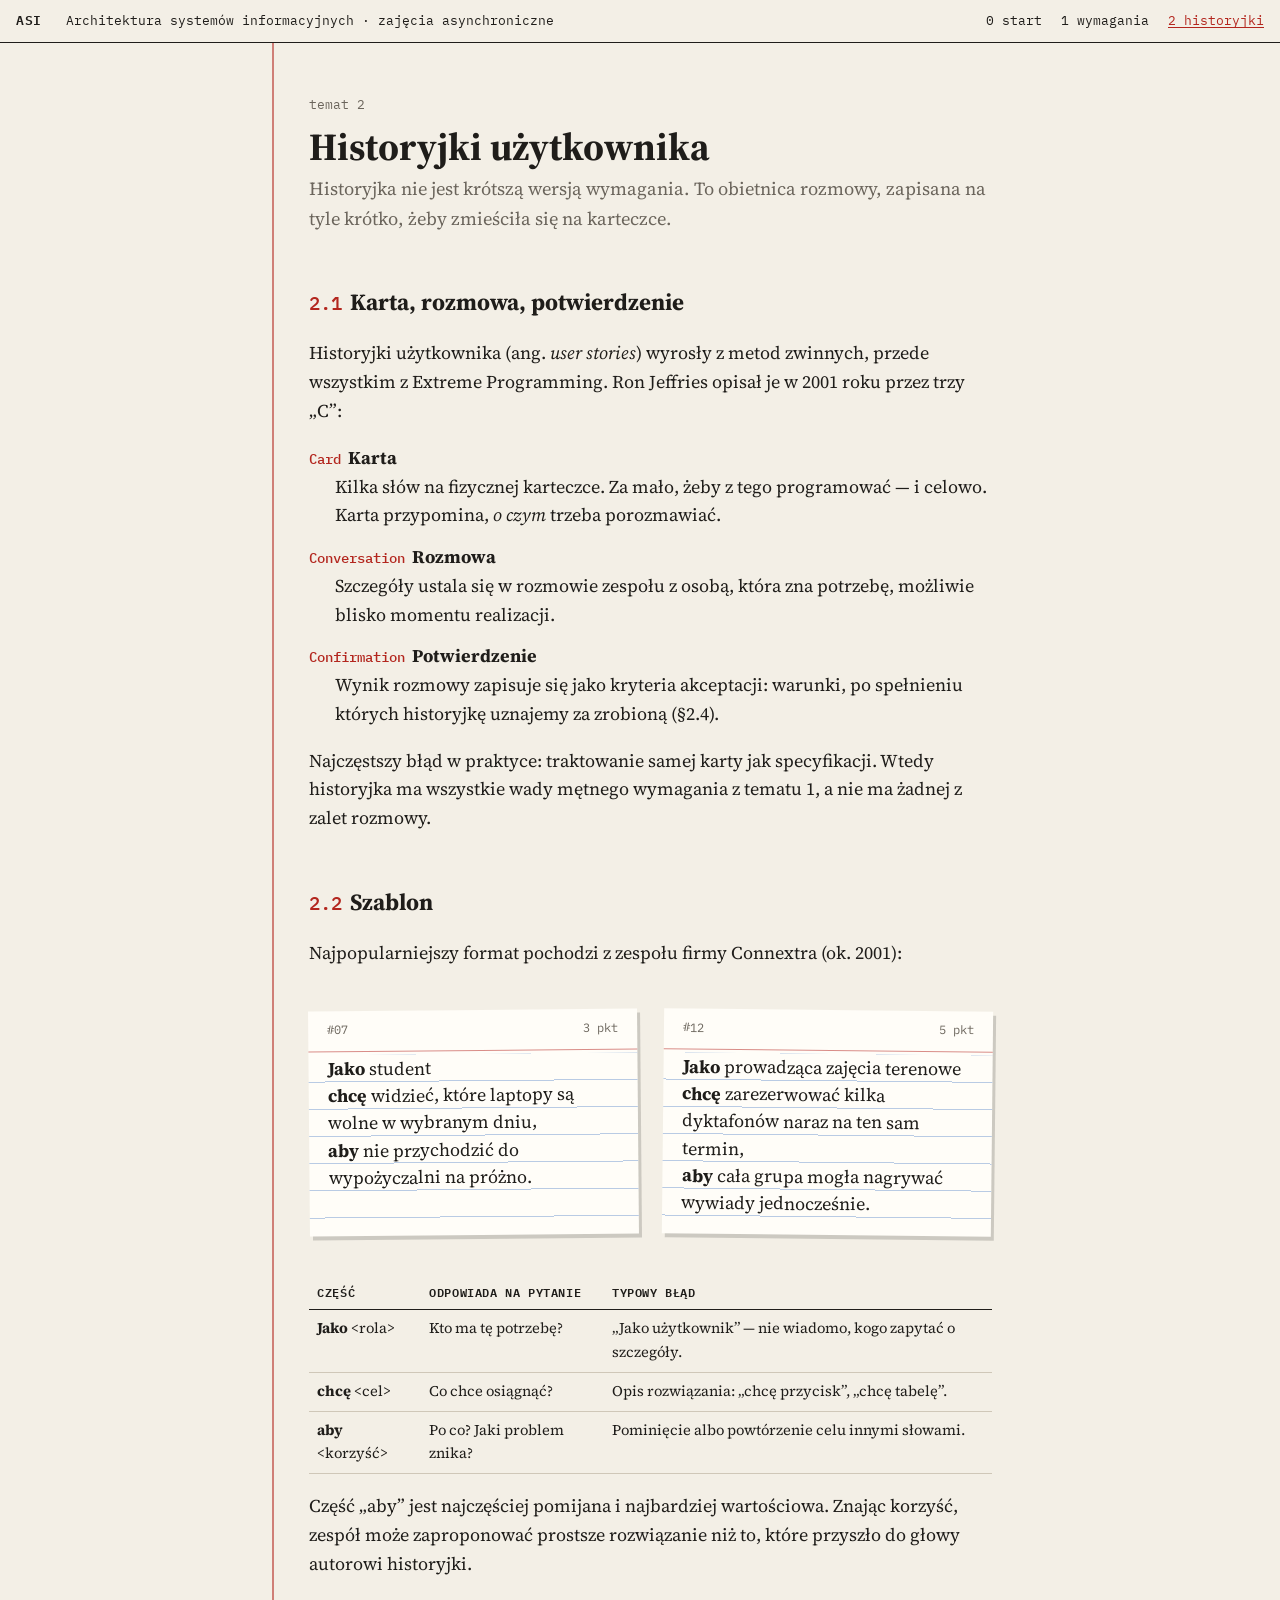
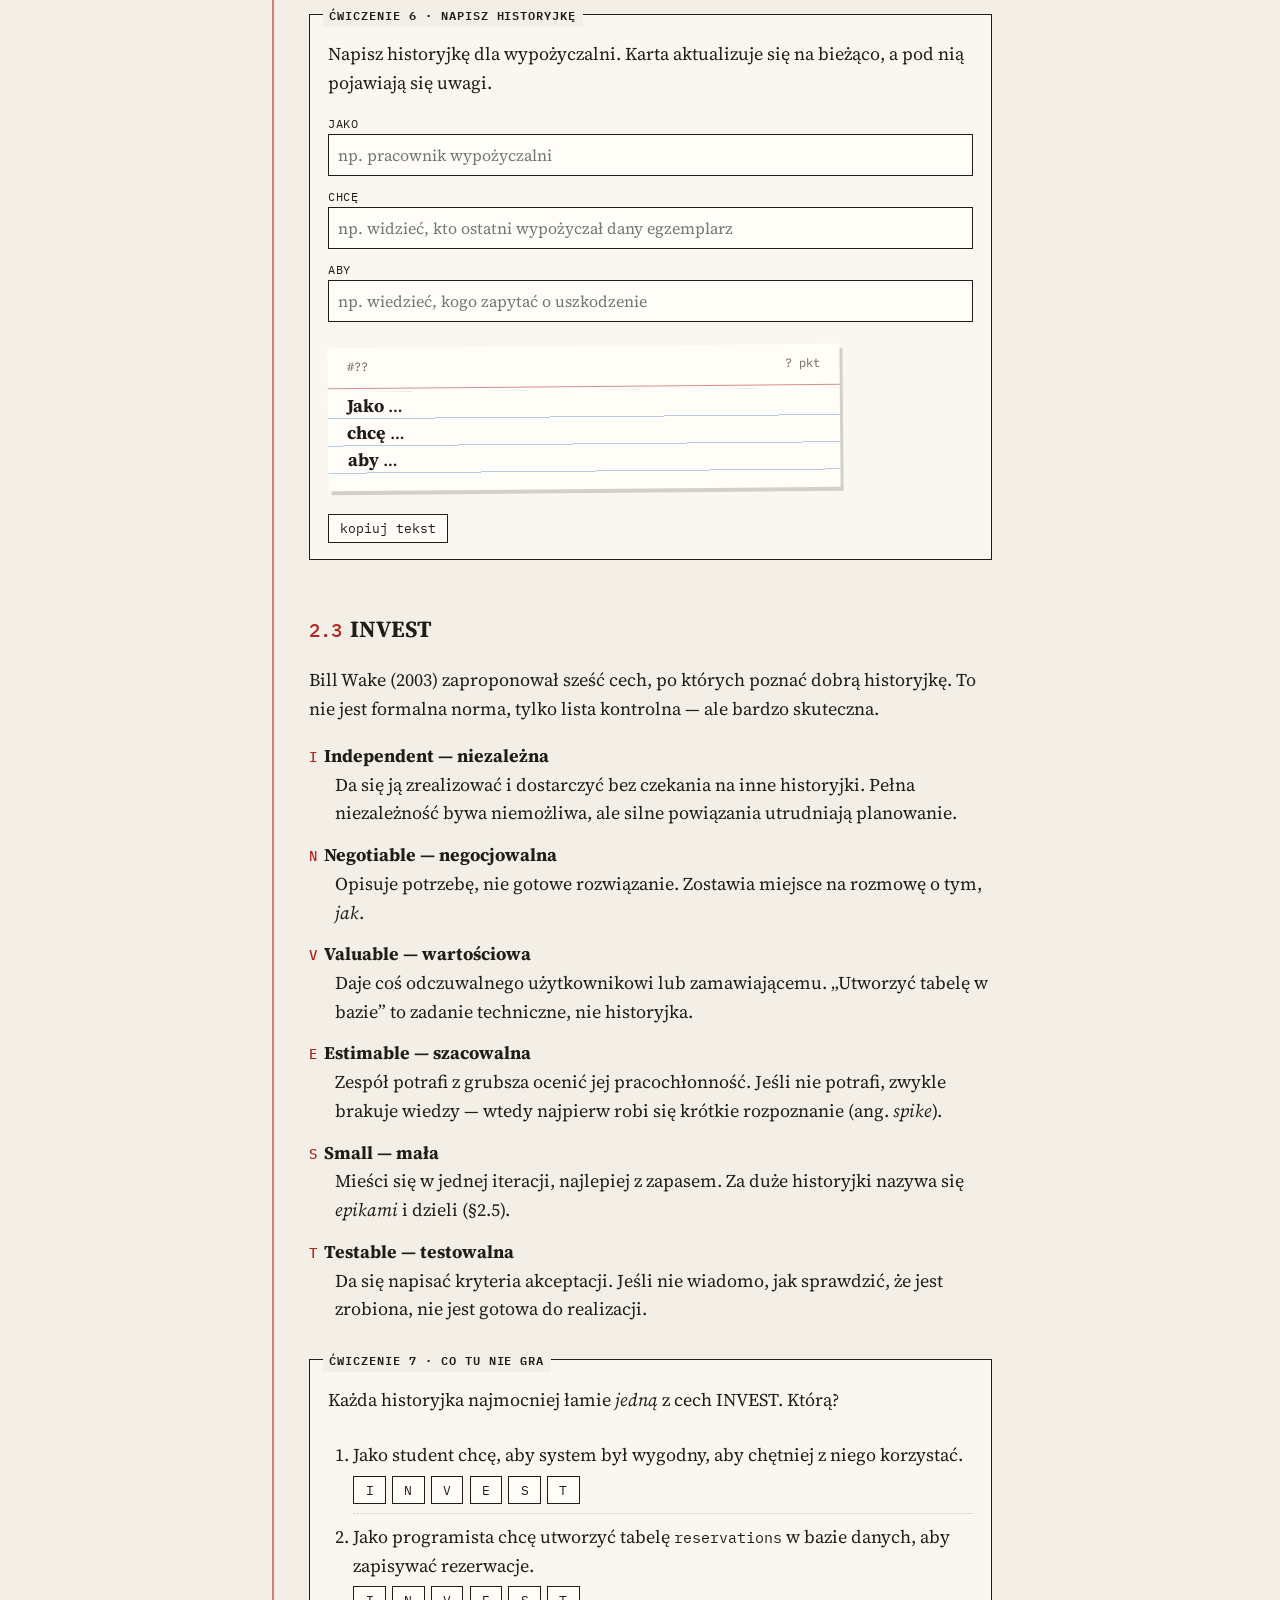
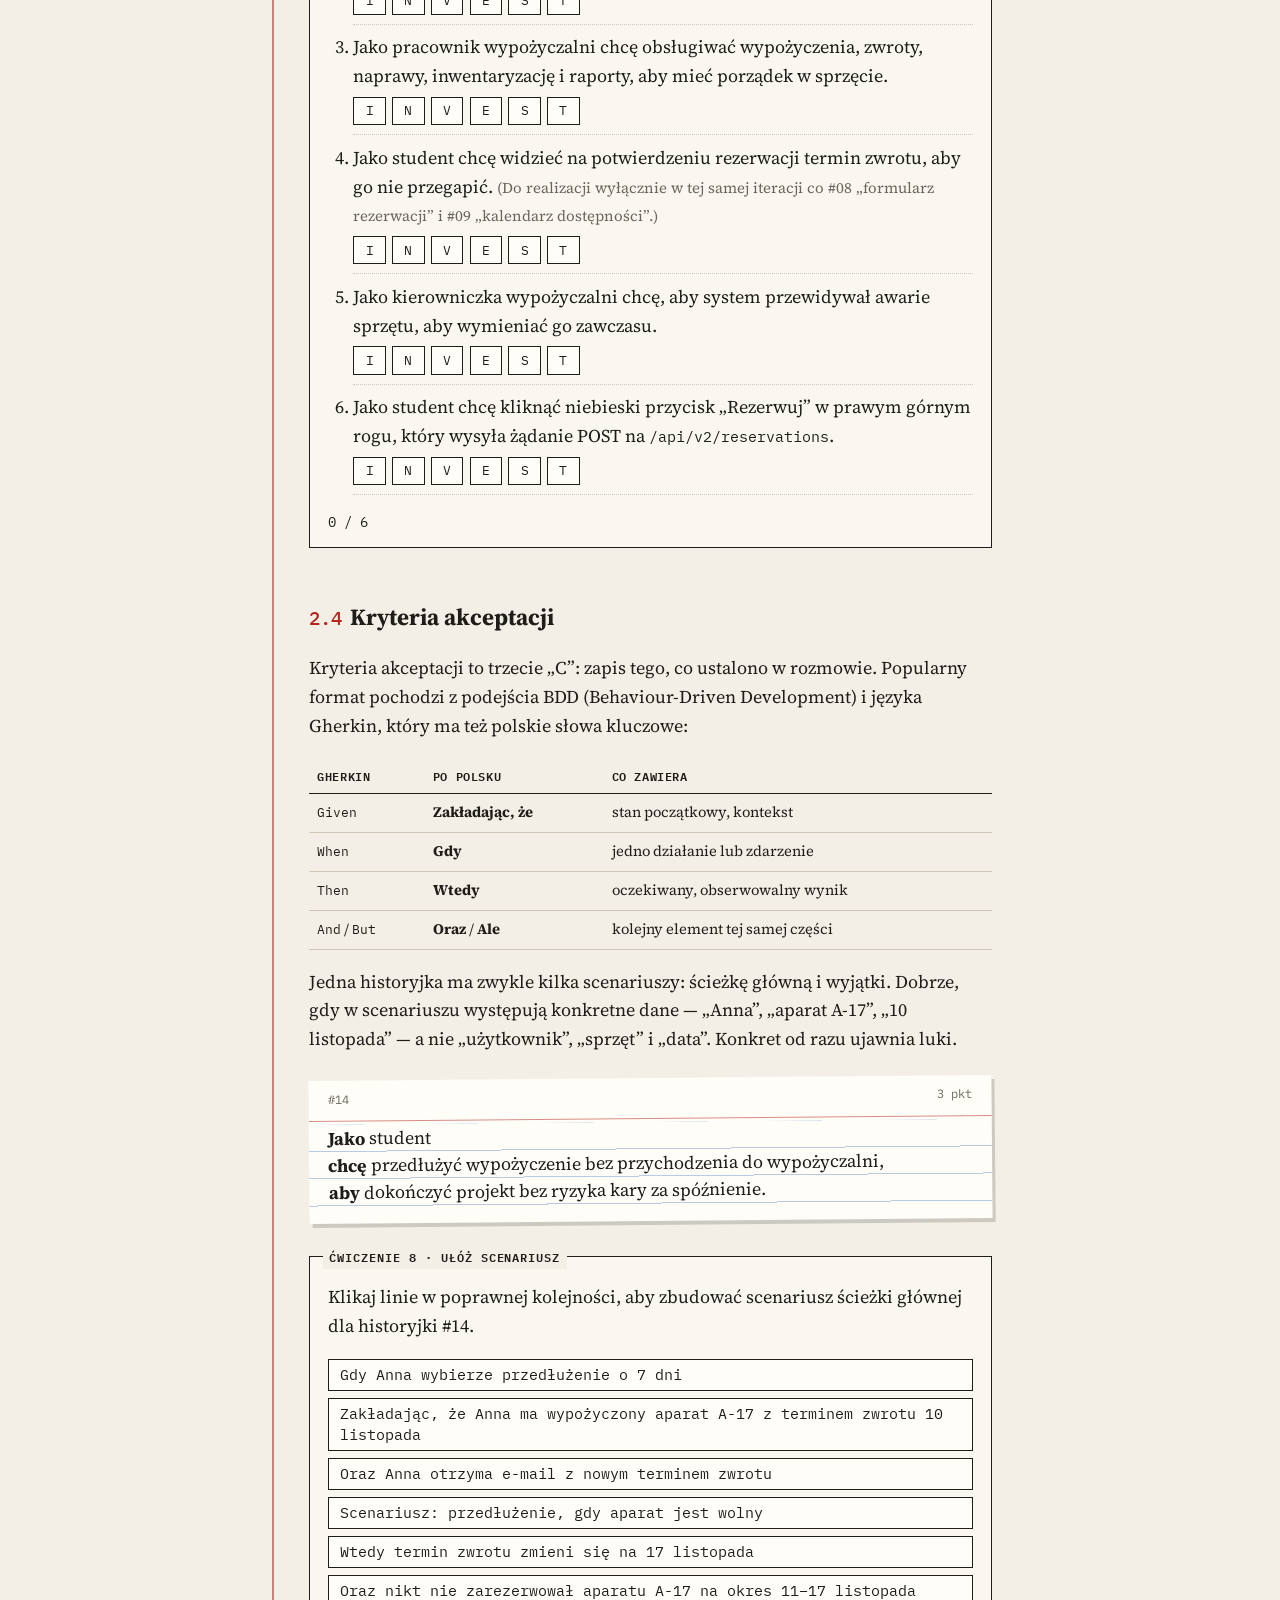
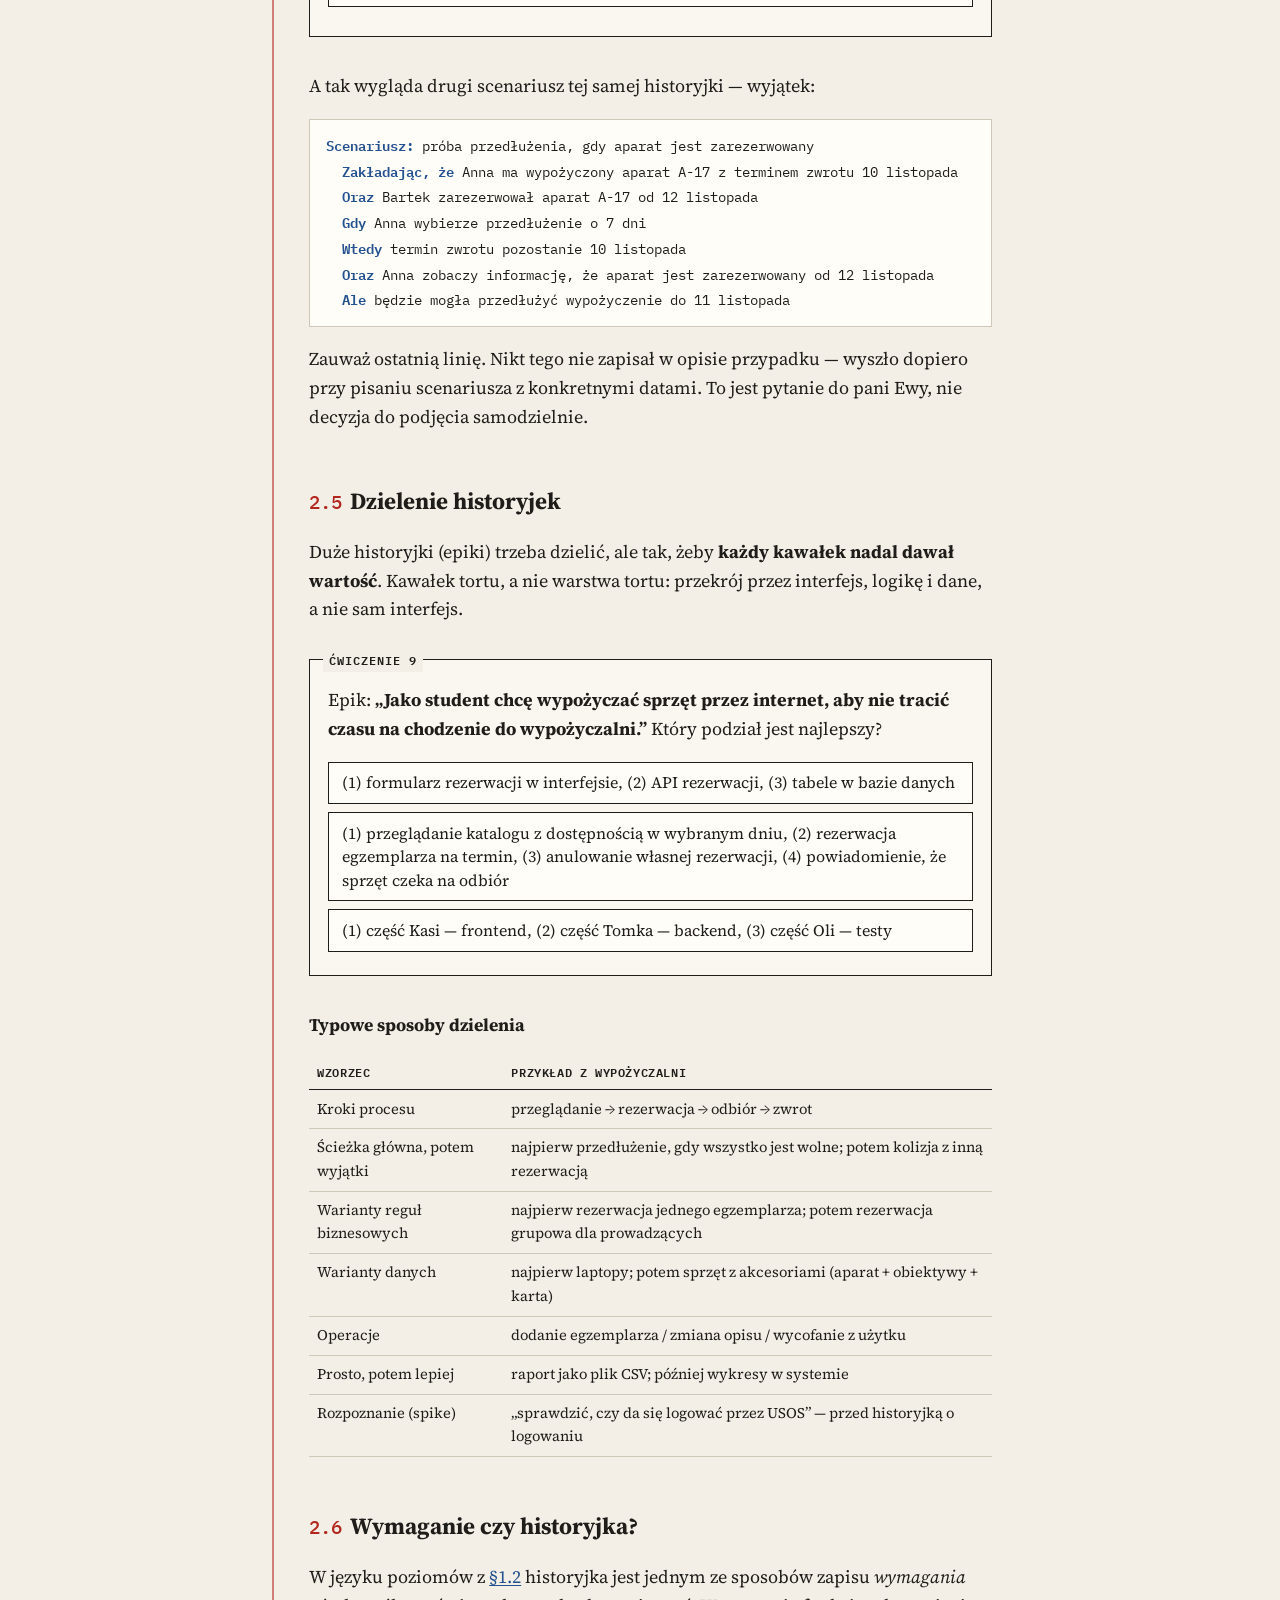
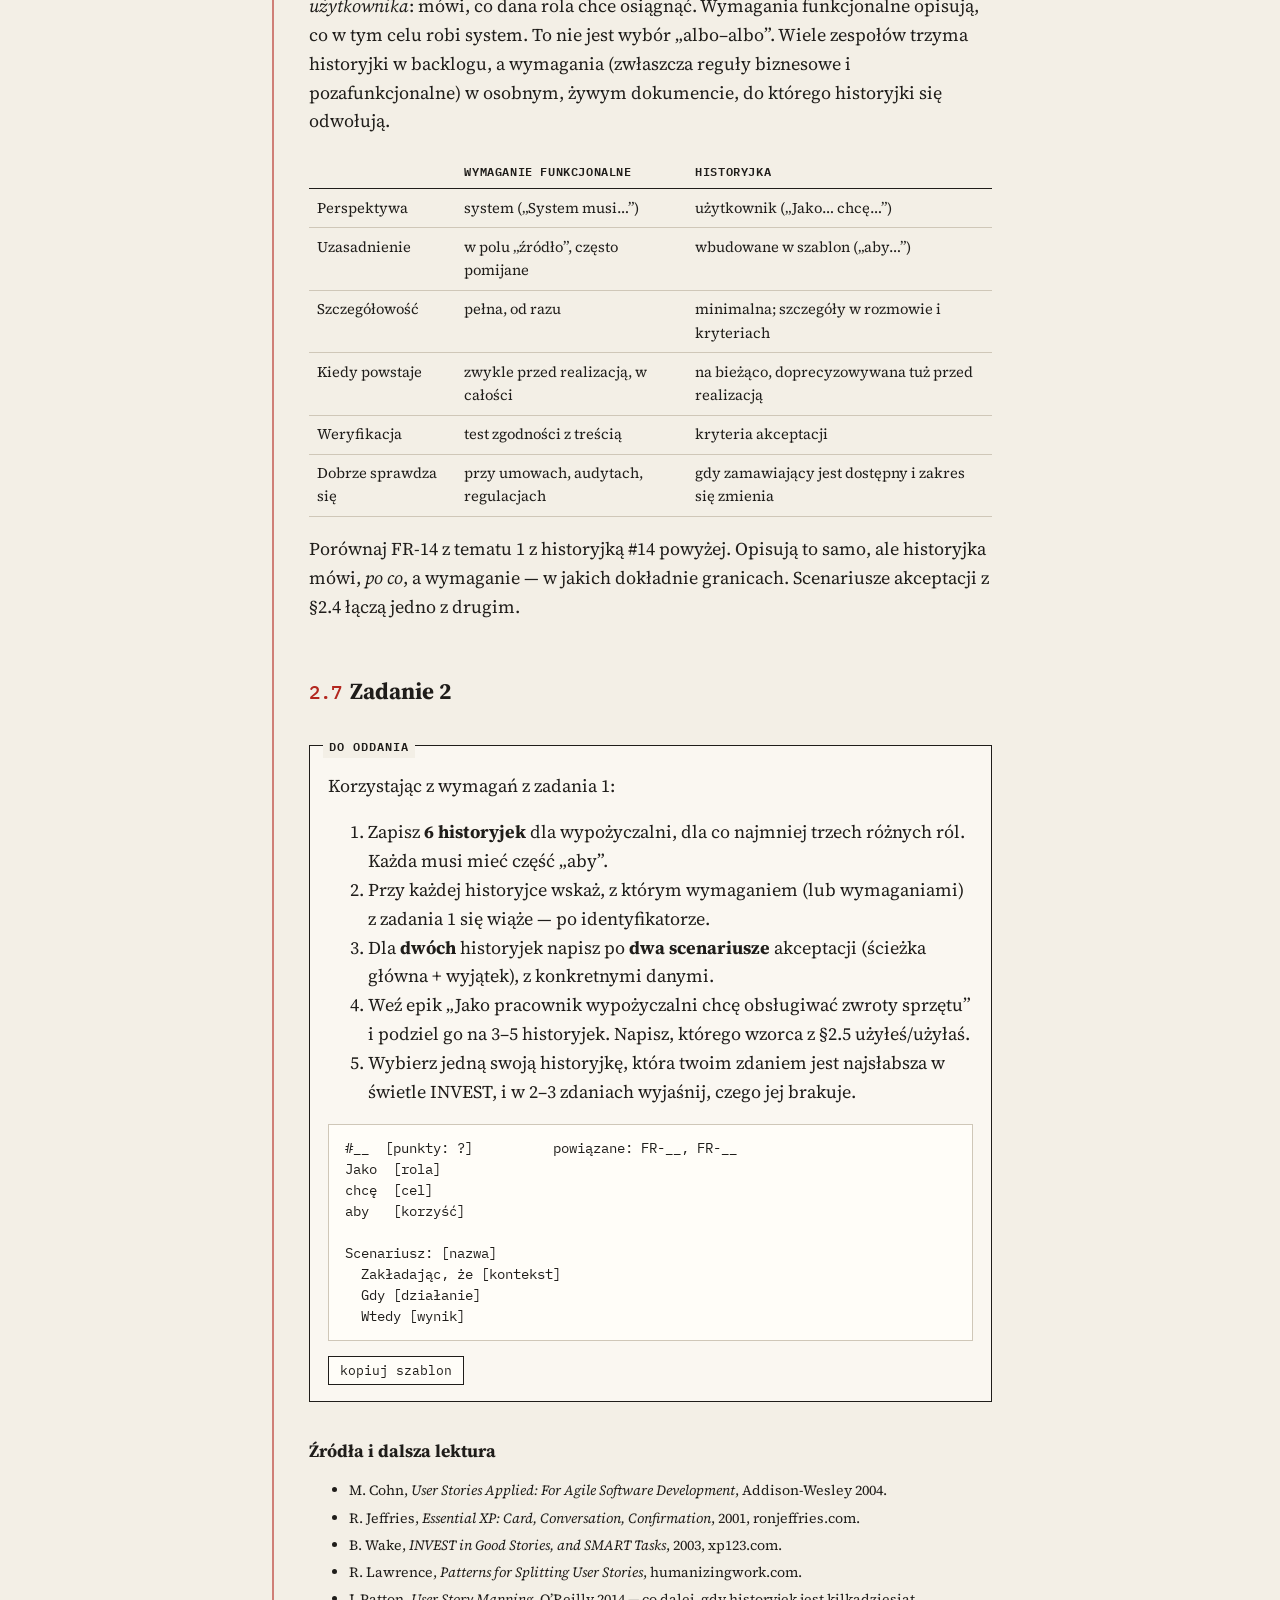
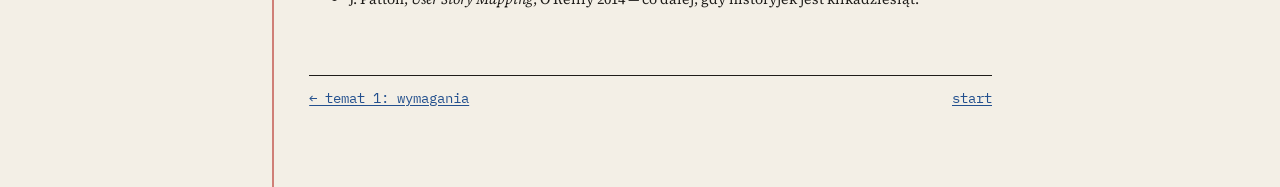
==== historyjki.html @ d8add314 "Materiały asynchroniczne: wymagania funkcjonalne i historyjki użytkownika Co-Authored-By: Claude Opu" ====
<!doctype html>
<html lang="pl">
<head>
<meta charset="utf-8">
<meta name="viewport" content="width=device-width, initial-scale=1">
<title>Historyjki użytkownika — ASI</title>
<link rel="preconnect" href="https://fonts.googleapis.com">
<link href="https://fonts.googleapis.com/css2?family=IBM+Plex+Mono:wght@400;500;600&family=Source+Serif+4:ital,opsz,wght@0,8..60,400;0,8..60,700;1,8..60,400&display=swap" rel="stylesheet">
<link rel="stylesheet" href="style.css">
</head>
<body>
<header class="top">
  <b>ASI</b><span>Architektura systemów informacyjnych · zajęcia asynchroniczne</span>
  <nav><a href="index.html">0 start</a><a href="wymagania.html">1 wymagania</a><a href="historyjki.html" aria-current="page">2 historyjki</a></nav>
</header>
<main>
  <p class="meta">temat 2</p>
  <h1>Historyjki użytkownika</h1>
  <p class="lead">Historyjka nie jest krótszą wersją wymagania. To obietnica rozmowy, zapisana na tyle krótko, żeby zmieściła się na karteczce.</p>

  <h2><span class="no">2.1</span>Karta, rozmowa, potwierdzenie</h2>
  <p>Historyjki użytkownika (ang. <i>user stories</i>) wyrosły z metod zwinnych, przede wszystkim z Extreme Programming. Ron Jeffries opisał je w 2001 roku przez trzy „C”:</p>
  <dl class="terms">
    <dt><span>Card</span>Karta</dt><dd>Kilka słów na fizycznej karteczce. Za mało, żeby z tego programować — i celowo. Karta przypomina, <i>o czym</i> trzeba porozmawiać.</dd>
    <dt><span>Conversation</span>Rozmowa</dt><dd>Szczegóły ustala się w rozmowie zespołu z osobą, która zna potrzebę, możliwie blisko momentu realizacji.</dd>
    <dt><span>Confirmation</span>Potwierdzenie</dt><dd>Wynik rozmowy zapisuje się jako kryteria akceptacji: warunki, po spełnieniu których historyjkę uznajemy za zrobioną (§2.4).</dd>
  </dl>
  <p>Najczęstszy błąd w praktyce: traktowanie samej karty jak specyfikacji. Wtedy historyjka ma wszystkie wady mętnego wymagania z tematu 1, a nie ma żadnej z zalet rozmowy.</p>

  <h2><span class="no">2.2</span>Szablon</h2>
  <p>Najpopularniejszy format pochodzi z zespołu firmy Connextra (ok. 2001):</p>
  <div class="cards">
    <div class="card">
      <div class="cardhead"><span>#07</span><span>3 pkt</span></div>
      <p><em>Jako</em> student<br><em>chcę</em> widzieć, które laptopy są wolne w wybranym dniu,<br><em>aby</em> nie przychodzić do wypożyczalni na próżno.</p>
    </div>
    <div class="card">
      <div class="cardhead"><span>#12</span><span>5 pkt</span></div>
      <p><em>Jako</em> prowadząca zajęcia terenowe<br><em>chcę</em> zarezerwować kilka dyktafonów naraz na ten sam termin,<br><em>aby</em> cała grupa mogła nagrywać wywiady jednocześnie.</p>
    </div>
  </div>
  <table>
    <tr><th>Część</th><th>Odpowiada na pytanie</th><th>Typowy błąd</th></tr>
    <tr><td><b>Jako</b> &lt;rola&gt;</td><td>Kto ma tę potrzebę?</td><td>„Jako użytkownik” — nie wiadomo, kogo zapytać o szczegóły.</td></tr>
    <tr><td><b>chcę</b> &lt;cel&gt;</td><td>Co chce osiągnąć?</td><td>Opis rozwiązania: „chcę przycisk”, „chcę tabelę”.</td></tr>
    <tr><td><b>aby</b> &lt;korzyść&gt;</td><td>Po co? Jaki problem znika?</td><td>Pominięcie albo powtórzenie celu innymi słowami.</td></tr>
  </table>
  <p>Część „aby” jest najczęściej pomijana i najbardziej wartościowa. Znając korzyść, zespół może zaproponować prostsze rozwiązanie niż to, które przyszło do głowy autorowi historyjki.</p>

  <div class="ex composer">
    <span class="tag">ćwiczenie 6 · napisz historyjkę</span>
    <p>Napisz historyjkę dla wypożyczalni. Karta aktualizuje się na bieżąco, a pod nią pojawiają się uwagi.</p>
    <label for="c-role">Jako</label>
    <input type="text" id="c-role" placeholder="np. pracownik wypożyczalni" autocomplete="off">
    <label for="c-want">chcę</label>
    <input type="text" id="c-want" placeholder="np. widzieć, kto ostatni wypożyczał dany egzemplarz" autocomplete="off">
    <label for="c-why">aby</label>
    <input type="text" id="c-why" placeholder="np. wiedzieć, kogo zapytać o uszkodzenie" autocomplete="off">
    <div class="card">
      <div class="cardhead"><span>#??</span><span>? pkt</span></div>
      <p></p>
    </div>
    <ul class="warn" aria-live="polite"></ul>
    <button type="button" data-copy-story>kopiuj tekst</button>
  </div>

  <h2><span class="no">2.3</span>INVEST</h2>
  <p>Bill Wake (2003) zaproponował sześć cech, po których poznać dobrą historyjkę. To nie jest formalna norma, tylko lista kontrolna — ale bardzo skuteczna.</p>
  <dl class="terms">
    <dt><span>I</span>Independent — niezależna</dt><dd>Da się ją zrealizować i dostarczyć bez czekania na inne historyjki. Pełna niezależność bywa niemożliwa, ale silne powiązania utrudniają planowanie.</dd>
    <dt><span>N</span>Negotiable — negocjowalna</dt><dd>Opisuje potrzebę, nie gotowe rozwiązanie. Zostawia miejsce na rozmowę o tym, <i>jak</i>.</dd>
    <dt><span>V</span>Valuable — wartościowa</dt><dd>Daje coś odczuwalnego użytkownikowi lub zamawiającemu. „Utworzyć tabelę w bazie” to zadanie techniczne, nie historyjka.</dd>
    <dt><span>E</span>Estimable — szacowalna</dt><dd>Zespół potrafi z grubsza ocenić jej pracochłonność. Jeśli nie potrafi, zwykle brakuje wiedzy — wtedy najpierw robi się krótkie rozpoznanie (ang. <i>spike</i>).</dd>
    <dt><span>S</span>Small — mała</dt><dd>Mieści się w jednej iteracji, najlepiej z zapasem. Za duże historyjki nazywa się <i>epikami</i> i dzieli (§2.5).</dd>
    <dt><span>T</span>Testable — testowalna</dt><dd>Da się napisać kryteria akceptacji. Jeśli nie wiadomo, jak sprawdzić, że jest zrobiona, nie jest gotowa do realizacji.</dd>
  </dl>

  <div class="ex">
    <span class="tag">ćwiczenie 7 · co tu nie gra</span>
    <p>Każda historyjka najmocniej łamie <i>jedną</i> z cech INVEST. Którą?</p>
    <ol class="sort" data-opts="I|N|V|E|S|T">
      <li data-a="T" data-why="„Wygodny” to wrażenie, którego nie da się sprawdzić. Brakuje też konkretnego celu — ale nawet z nim nie wiadomo, kiedy historyjka byłaby „zrobiona”.">Jako student chcę, aby system był wygodny, aby chętniej z niego korzystać.</li>
      <li data-a="V" data-why="Rola „programista” i cel techniczny — to zadanie, nie historyjka. Żaden użytkownik nie zauważy, że tabela powstała. Tabela pojawi się przy okazji realizacji historyjki, która jej potrzebuje.">Jako programista chcę utworzyć tabelę <code>reservations</code> w bazie danych, aby zapisywać rezerwacje.</li>
      <li data-a="S" data-why="To epik — cały system w jednym zdaniu. Trzeba go podzielić; patrz §2.5.">Jako pracownik wypożyczalni chcę obsługiwać wypożyczenia, zwroty, naprawy, inwentaryzację i raporty, aby mieć porządek w sprzęcie.</li>
      <li data-a="I" data-why="Historyjka jest przywiązana do dwóch innych i nie da się jej dostarczyć osobno. Często pomaga przesunięcie granic: np. połączyć ją z #08 albo dopisać do #08 jako kryterium akceptacji.">Jako student chcę widzieć na potwierdzeniu rezerwacji termin zwrotu, aby go nie przegapić. <small>(Do realizacji wyłącznie w tej samej iteracji co #08 „formularz rezerwacji” i #09 „kalendarz dostępności”.)</small></li>
      <li data-a="E" data-why="Cel jest zrozumiały, ale nikt w zespole nie wie, skąd wziąć dane, jak to zrobić i czy w ogóle się da. Zamiast zgadywać — krótki spike: „sprawdzić, jakie dane o awariach mamy i co z nich wynika”.">Jako kierowniczka wypożyczalni chcę, aby system przewidywał awarie sprzętu, aby wymieniać go zawczasu.</li>
      <li data-a="N" data-why="Kolor, położenie przycisku i adres API to decyzje projektowe, wpisane w historyjkę jak w kamień. Nie ma też części „aby”, więc nie da się zaproponować niczego lepszego.">Jako student chcę kliknąć niebieski przycisk „Rezerwuj” w prawym górnym rogu, który wysyła żądanie POST na <code>/api/v2/reservations</code>.</li>
    </ol>
  </div>

  <h2><span class="no">2.4</span>Kryteria akceptacji</h2>
  <p>Kryteria akceptacji to trzecie „C”: zapis tego, co ustalono w rozmowie. Popularny format pochodzi z podejścia BDD (Behaviour-Driven Development) i języka Gherkin, który ma też polskie słowa kluczowe:</p>
  <table>
    <tr><th>Gherkin</th><th>Po polsku</th><th>Co zawiera</th></tr>
    <tr><td><code>Given</code></td><td><b>Zakładając, że</b></td><td>stan początkowy, kontekst</td></tr>
    <tr><td><code>When</code></td><td><b>Gdy</b></td><td>jedno działanie lub zdarzenie</td></tr>
    <tr><td><code>Then</code></td><td><b>Wtedy</b></td><td>oczekiwany, obserwowalny wynik</td></tr>
    <tr><td><code>And</code> / <code>But</code></td><td><b>Oraz</b> / <b>Ale</b></td><td>kolejny element tej samej części</td></tr>
  </table>
  <p>Jedna historyjka ma zwykle kilka scenariuszy: ścieżkę główną i wyjątki. Dobrze, gdy w scenariuszu występują konkretne dane — „Anna”, „aparat A-17”, „10 listopada” — a nie „użytkownik”, „sprzęt” i „data”. Konkret od razu ujawnia luki.</p>

  <div class="card" style="max-width:none">
    <div class="cardhead"><span>#14</span><span>3 pkt</span></div>
    <p><em>Jako</em> student<br><em>chcę</em> przedłużyć wypożyczenie bez przychodzenia do wypożyczalni,<br><em>aby</em> dokończyć projekt bez ryzyka kary za spóźnienie.</p>
  </div>

  <div class="ex order">
    <span class="tag">ćwiczenie 8 · ułóż scenariusz</span>
    <p>Klikaj linie w poprawnej kolejności, aby zbudować scenariusz ścieżki głównej dla historyjki #14.</p>
    <ul class="done"></ul>
    <ul class="pool">
      <li data-n="4">Gdy Anna wybierze przedłużenie o 7 dni</li>
      <li data-n="2">Zakładając, że Anna ma wypożyczony aparat A-17 z terminem zwrotu 10 listopada</li>
      <li data-n="6">Oraz Anna otrzyma e-mail z nowym terminem zwrotu</li>
      <li data-n="1">Scenariusz: przedłużenie, gdy aparat jest wolny</li>
      <li data-n="5">Wtedy termin zwrotu zmieni się na 17 listopada</li>
      <li data-n="3">Oraz nikt nie zarezerwował aparatu A-17 na okres 11–17 listopada</li>
    </ul>
    <p class="score"></p>
  </div>

  <p>A tak wygląda drugi scenariusz tej samej historyjki — wyjątek:</p>
  <pre class="gherkin"><b>Scenariusz:</b> próba przedłużenia, gdy aparat jest zarezerwowany
  <b>Zakładając, że</b> Anna ma wypożyczony aparat A-17 z terminem zwrotu 10 listopada
  <b>Oraz</b> Bartek zarezerwował aparat A-17 od 12 listopada
  <b>Gdy</b> Anna wybierze przedłużenie o 7 dni
  <b>Wtedy</b> termin zwrotu pozostanie 10 listopada
  <b>Oraz</b> Anna zobaczy informację, że aparat jest zarezerwowany od 12 listopada
  <b>Ale</b> będzie mogła przedłużyć wypożyczenie do 11 listopada</pre>
  <p>Zauważ ostatnią linię. Nikt tego nie zapisał w opisie przypadku — wyszło dopiero przy pisaniu scenariusza z konkretnymi datami. To jest pytanie do pani Ewy, nie decyzja do podjęcia samodzielnie.</p>

  <h2><span class="no">2.5</span>Dzielenie historyjek</h2>
  <p>Duże historyjki (epiki) trzeba dzielić, ale tak, żeby <b>każdy kawałek nadal dawał wartość</b>. Kawałek tortu, a nie warstwa tortu: przekrój przez interfejs, logikę i dane, a nie sam interfejs.</p>

  <div class="ex mc">
    <span class="tag">ćwiczenie 9</span>
    <p>Epik: <b>„Jako student chcę wypożyczać sprzęt przez internet, aby nie tracić czasu na chodzenie do wypożyczalni.”</b> Który podział jest najlepszy?</p>
    <div class="choices">
      <button data-why="To podział na warstwy techniczne. Żadna z tych części osobno nie daje studentowi niczego — formularz bez API nic nie zapisze, API bez formularza jest niewidoczne.">(1) formularz rezerwacji w interfejsie, (2) API rezerwacji, (3) tabele w bazie danych</button>
      <button data-ok data-why="Tak — podział według kroków procesu. Już samo przeglądanie z dostępnością rozwiązuje część problemu („nie przychodzić na próżno”), a każda kolejna historyjka dokłada wartość.">(1) przeglądanie katalogu z dostępnością w wybranym dniu, (2) rezerwacja egzemplarza na termin, (3) anulowanie własnej rezerwacji, (4) powiadomienie, że sprzęt czeka na odbiór</button>
      <button data-why="Podział według osób w zespole to organizacja pracy, nie historyjki. Prowadzi wprost do podziału na warstwy.">(1) część Kasi — frontend, (2) część Tomka — backend, (3) część Oli — testy</button>
    </div>
  </div>

  <h3>Typowe sposoby dzielenia</h3>
  <table>
    <tr><th>Wzorzec</th><th>Przykład z wypożyczalni</th></tr>
    <tr><td>Kroki procesu</td><td>przeglądanie → rezerwacja → odbiór → zwrot</td></tr>
    <tr><td>Ścieżka główna, potem wyjątki</td><td>najpierw przedłużenie, gdy wszystko jest wolne; potem kolizja z inną rezerwacją</td></tr>
    <tr><td>Warianty reguł biznesowych</td><td>najpierw rezerwacja jednego egzemplarza; potem rezerwacja grupowa dla prowadzących</td></tr>
    <tr><td>Warianty danych</td><td>najpierw laptopy; potem sprzęt z akcesoriami (aparat + obiektywy + karta)</td></tr>
    <tr><td>Operacje</td><td>dodanie egzemplarza / zmiana opisu / wycofanie z użytku</td></tr>
    <tr><td>Prosto, potem lepiej</td><td>raport jako plik CSV; później wykresy w systemie</td></tr>
    <tr><td>Rozpoznanie (spike)</td><td>„sprawdzić, czy da się logować przez USOS” — przed historyjką o logowaniu</td></tr>
  </table>

  <h2><span class="no">2.6</span>Wymaganie czy historyjka?</h2>
  <p>W języku poziomów z <a href="wymagania.html">§1.2</a> historyjka jest jednym ze sposobów zapisu <i>wymagania użytkownika</i>: mówi, co dana rola chce osiągnąć. Wymagania funkcjonalne opisują, co w tym celu robi system. To nie jest wybór „albo–albo”. Wiele zespołów trzyma historyjki w backlogu, a wymagania (zwłaszcza reguły biznesowe i pozafunkcjonalne) w osobnym, żywym dokumencie, do którego historyjki się odwołują.</p>
  <table>
    <tr><th></th><th>Wymaganie funkcjonalne</th><th>Historyjka</th></tr>
    <tr><td>Perspektywa</td><td>system („System musi…”)</td><td>użytkownik („Jako… chcę…”)</td></tr>
    <tr><td>Uzasadnienie</td><td>w polu „źródło”, często pomijane</td><td>wbudowane w szablon („aby…”)</td></tr>
    <tr><td>Szczegółowość</td><td>pełna, od razu</td><td>minimalna; szczegóły w rozmowie i kryteriach</td></tr>
    <tr><td>Kiedy powstaje</td><td>zwykle przed realizacją, w całości</td><td>na bieżąco, doprecyzowywana tuż przed realizacją</td></tr>
    <tr><td>Weryfikacja</td><td>test zgodności z treścią</td><td>kryteria akceptacji</td></tr>
    <tr><td>Dobrze sprawdza się</td><td>przy umowach, audytach, regulacjach</td><td>gdy zamawiający jest dostępny i zakres się zmienia</td></tr>
  </table>
  <p>Porównaj FR-14 z tematu 1 z historyjką #14 powyżej. Opisują to samo, ale historyjka mówi, <i>po co</i>, a wymaganie — w jakich dokładnie granicach. Scenariusze akceptacji z §2.4 łączą jedno z drugim.</p>

  <h2><span class="no">2.7</span>Zadanie 2</h2>
  <div class="ex">
    <span class="tag">do oddania</span>
    <p>Korzystając z wymagań z zadania 1:</p>
    <ol>
      <li>Zapisz <b>6 historyjek</b> dla wypożyczalni, dla co najmniej trzech różnych ról. Każda musi mieć część „aby”.</li>
      <li>Przy każdej historyjce wskaż, z którym wymaganiem (lub wymaganiami) z zadania 1 się wiąże — po identyfikatorze.</li>
      <li>Dla <b>dwóch</b> historyjek napisz po <b>dwa scenariusze</b> akceptacji (ścieżka główna + wyjątek), z konkretnymi danymi.</li>
      <li>Weź epik „Jako pracownik wypożyczalni chcę obsługiwać zwroty sprzętu” i podziel go na 3–5 historyjek. Napisz, którego wzorca z §2.5 użyłeś/użyłaś.</li>
      <li>Wybierz jedną swoją historyjkę, która twoim zdaniem jest najsłabsza w świetle INVEST, i w 2–3 zdaniach wyjaśnij, czego jej brakuje.</li>
    </ol>
    <pre id="tpl-us">#__  [punkty: ?]          powiązane: FR-__, FR-__
Jako  [rola]
chcę  [cel]
aby   [korzyść]

Scenariusz: [nazwa]
  Zakładając, że [kontekst]
  Gdy [działanie]
  Wtedy [wynik]</pre>
    <button type="button" data-copy="#tpl-us">kopiuj szablon</button>
  </div>

  <h3>Źródła i dalsza lektura</h3>
  <ul class="sources">
    <li>M. Cohn, <i>User Stories Applied: For Agile Software Development</i>, Addison-Wesley 2004.</li>
    <li>R. Jeffries, <i>Essential XP: Card, Conversation, Confirmation</i>, 2001, ronjeffries.com.</li>
    <li>B. Wake, <i>INVEST in Good Stories, and SMART Tasks</i>, 2003, xp123.com.</li>
    <li>R. Lawrence, <i>Patterns for Splitting User Stories</i>, humanizingwork.com.</li>
    <li>J. Patton, <i>User Story Mapping</i>, O’Reilly 2014 — co dalej, gdy historyjek jest kilkadziesiąt.</li>
  </ul>

  <div class="next"><a href="wymagania.html">← temat 1: wymagania</a><a href="index.html">start</a></div>
</main>
<script src="main.js"></script>
</body>
</html>
---- style.css ----
:root {
  --paper: #f3efe6;
  --ink: #1f1d1a;
  --muted: #6b655c;
  --rule: #cfc7b8;
  --red: #b3261e;
  --blue: #23508e;
  --green: #2e6a3a;
  --card: #fffdf8;
  --serif: "Source Serif 4", Georgia, serif;
  --mono: "IBM Plex Mono", ui-monospace, Menlo, monospace;
}

* { box-sizing: border-box; }

body {
  margin: 0;
  background: var(--paper);
  color: var(--ink);
  font: 18px/1.6 var(--serif);
}

a { color: var(--blue); text-underline-offset: 2px; }

.top {
  border-bottom: 1px solid var(--ink);
  font: 13px/1.4 var(--mono);
  display: flex;
  flex-wrap: wrap;
  gap: .5rem 1.5rem;
  padding: .7rem 1rem;
  align-items: baseline;
}
.top b { font-weight: 600; letter-spacing: .04em; }
.top nav { display: flex; gap: 1.2rem; margin-left: auto; }
.top nav a { color: var(--ink); text-decoration: none; }
.top nav a[aria-current] { color: var(--red); text-decoration: underline; }

main {
  max-width: 46rem;
  margin: 0 auto;
  padding: 2.5rem 1rem 5rem 2.2rem;
  border-left: 2px solid var(--red);
  border-left-color: color-mix(in srgb, var(--red) 55%, transparent);
}

h1 { font-size: 2.4rem; line-height: 1.1; margin: 0 0 .4rem; font-weight: 700; }
h2 { font-size: 1.45rem; margin: 3.2rem 0 .8rem; }
h3 { font-size: 1.1rem; margin: 2rem 0 .5rem; }
.no { font: 500 .8em var(--mono); color: var(--red); margin-right: .4em; }
.lead { font-size: 1.15rem; color: var(--muted); margin-top: 0; }
.meta { font: 13px var(--mono); color: var(--muted); }
small, .muted { color: var(--muted); }

code, kbd, .mono { font-family: var(--mono); font-size: .85em; }
pre {
  font: 14px/1.5 var(--mono);
  background: var(--card);
  border: 1px solid var(--rule);
  padding: .8rem 1rem;
  overflow-x: auto;
  white-space: pre-wrap;
}

blockquote {
  margin: 1.2rem 0;
  padding: .2rem 0 .2rem 1rem;
  border-left: 3px solid var(--ink);
  font-style: italic;
}

dl.terms dt { font-weight: 700; margin-top: .8rem; }
dl.terms dt span { font: 500 .8em var(--mono); color: var(--red); margin-right: .5em; }
dl.terms dd { margin: 0 0 0 1.6rem; }

table { border-collapse: collapse; width: 100%; font-size: .92rem; margin: 1rem 0; }
th, td { border-bottom: 1px solid var(--rule); padding: .45rem .5rem; text-align: left; vertical-align: top; }
th { font: 600 12px var(--mono); text-transform: uppercase; letter-spacing: .05em; border-bottom-color: var(--ink); }

/* Ćwiczenie */
.ex {
  position: relative;
  border: 1.5px solid var(--ink);
  padding: 1.6rem 1.1rem 1rem;
  margin: 2.2rem 0;
  background: color-mix(in srgb, var(--card) 60%, transparent);
}
.ex > .tag {
  position: absolute;
  top: -.75rem;
  left: .8rem;
  background: var(--paper);
  padding: 0 .4rem;
  font: 600 12px/1.5rem var(--mono);
  text-transform: uppercase;
  letter-spacing: .08em;
}
.ex > p:first-of-type { margin-top: 0; }

button {
  font: 13px var(--mono);
  background: var(--card);
  color: var(--ink);
  border: 1px solid var(--ink);
  padding: .3rem .7rem;
  cursor: pointer;
}
button:hover { background: var(--ink); color: var(--paper); }
button:disabled { cursor: default; opacity: .45; }
button:disabled:hover { background: var(--card); color: var(--ink); }
button.picked-ok { background: var(--green); border-color: var(--green); color: #fff; opacity: 1; }
button.picked-bad { background: var(--red); border-color: var(--red); color: #fff; opacity: 1; }

/* Klasyfikacja */
ol.sort { padding-left: 1.6rem; }
ol.sort li { padding: .55rem 0; border-bottom: 1px dotted var(--rule); }
ol.sort .opts { display: flex; flex-wrap: wrap; gap: .4rem; margin-top: .35rem; }
.why { font-size: .9rem; margin: .4rem 0 0; padding-left: .7rem; border-left: 3px solid var(--rule); }
.ok > .why, .why.ok { border-left-color: var(--green); }
.bad > .why, .why.bad { border-left-color: var(--red); }
.score { font: 14px var(--mono); margin: .8rem 0 0; }

/* Pytania zamknięte */
.mc .choices { display: grid; gap: .5rem; }
.mc .choices button {
  text-align: left;
  font: 16px/1.45 var(--serif);
  padding: .55rem .8rem;
}

/* Anatomia */
.anat { font-size: 1.1rem; line-height: 2.1; }
.anat button { font: inherit; padding: 0 .25rem; border: 0; border-bottom: 2px solid var(--blue); background: none; }
.anat button:hover, .anat button.on { background: color-mix(in srgb, var(--blue) 15%, transparent); color: var(--ink); }
.anat .id { font-family: var(--mono); font-size: .9em; }
.note { min-height: 3.5rem; font-size: .95rem; border-top: 1px dashed var(--rule); padding-top: .6rem; margin-bottom: 0; }

/* Detektor */
textarea, input[type=text] {
  width: 100%;
  font: 16px/1.5 var(--serif);
  background: var(--card);
  border: 1px solid var(--ink);
  padding: .5rem .6rem;
  color: var(--ink);
}
textarea { min-height: 5.5rem; resize: vertical; }
.hl { background: var(--card); border: 1px solid var(--rule); padding: .6rem .8rem; min-height: 2.6rem; margin: .7rem 0 .3rem; }
mark { background: #f5d97a; padding: 0 .1em; cursor: help; }
ul.hits { font-size: .92rem; padding-left: 1.2rem; }
ul.hits b { font-family: var(--mono); font-weight: 500; }

/* Karta historyjki */
.card {
  background:
    repeating-linear-gradient(transparent 0 calc(1.7rem - 1px), #b9cbe4 calc(1.7rem - 1px) 1.7rem)
      0 2.75rem / 100% calc(100% - 2.75rem) no-repeat,
    var(--card);
  position: relative;
  padding: 2.75rem 1.2rem 1.1rem;
  line-height: 1.7rem;
  box-shadow: 3px 4px 0 rgba(31, 29, 26, .18);
  transform: rotate(-.5deg);
  margin: 1.5rem 0;
  max-width: 32rem;
}
.card::before {
  content: "";
  position: absolute;
  left: 0; right: 0; top: 2.5rem;
  border-top: 1.5px solid #d98d88;
}
.card .cardhead {
  position: absolute;
  top: .7rem; left: 1.2rem; right: 1.2rem;
  display: flex;
  justify-content: space-between;
  font: 12px var(--mono);
  color: var(--muted);
}
.card p { margin: 0; }
.card em { font-style: normal; font-weight: 700; }
.cards { display: grid; grid-template-columns: repeat(auto-fill, minmax(17rem, 1fr)); gap: 0 1.5rem; }
.cards .card:nth-child(2n) { transform: rotate(.6deg); }

.composer label { display: block; font: 12px var(--mono); text-transform: uppercase; letter-spacing: .06em; margin: .8rem 0 .2rem; }
ul.warn { list-style: none; padding: 0; font-size: .92rem; }
ul.warn li { padding-left: 1.4rem; position: relative; margin: .3rem 0; }
ul.warn li::before { content: "!"; position: absolute; left: .2rem; font: 700 14px var(--mono); color: var(--red); }
ul.warn li.good::before { content: "✓"; color: var(--green); }

/* Układanie */
.order .pool, .order .done { list-style: none; padding: 0; margin: .5rem 0; display: grid; gap: .4rem; }
.order .pool button { width: 100%; text-align: left; font: 15px/1.4 var(--mono); }
.order .done li { font: 15px/1.4 var(--mono); padding: .3rem .7rem; border-left: 3px solid var(--green); background: var(--card); }
.order .done:empty { display: none; }
.shake { animation: shake .3s; border-color: var(--red) !important; color: var(--red); }
@keyframes shake { 25% { transform: translateX(-4px); } 75% { transform: translateX(4px); } }

.gherkin { font: 14px/1.7 var(--mono); }
.gherkin b { color: var(--blue); font-weight: 600; }

/* Strona startowa */
.topics { display: grid; gap: 1.5rem; margin: 2rem 0; }
.topic { border-top: 1.5px solid var(--ink); padding-top: .8rem; }
.topic h2 { margin: 0 0 .4rem; }
.topic h2 a { color: var(--ink); }
.topic ul { margin: .4rem 0; }

.next { display: flex; justify-content: space-between; border-top: 1px solid var(--ink); margin-top: 4rem; padding-top: .8rem; font: 14px var(--mono); }

.sources { font-size: .88rem; }
.sources li { margin: .3rem 0; }

@media (max-width: 600px) {
  body { font-size: 17px; }
  main { padding-left: 1rem; border-left-width: 1px; }
  h1 { font-size: 1.9rem; }
  .top nav { margin-left: 0; }
}

/* Koszt błędu */
.bar { border: 1px solid var(--ink); height: 1.8rem; background: var(--card); margin-top: .8rem; }
.bar span { display: block; height: 100%; width: 0; background: var(--red); color: #fff; font: 600 13px/1.8rem var(--mono); padding-left: .5rem; white-space: nowrap; transition: width .4s; }

/* Autodiagnoza */
.check label { display: flex; gap: .6rem; align-items: baseline; padding: .3rem 0; cursor: pointer; }
.check input { accent-color: var(--red); }

/* Poziomy */
ol.levels { list-style: none; padding: 0; counter-reset: lv; }
ol.levels li { position: relative; border: 1.5px solid var(--ink); background: var(--card); padding: .7rem 1rem .7rem 3rem; margin-bottom: 1.6rem; }
ol.levels li::before { counter-increment: lv; content: counter(lv); position: absolute; left: .9rem; top: .55rem; font: 600 1.3rem var(--mono); color: var(--red); }
ol.levels li:not(:last-child)::after { content: "↓"; position: absolute; left: 50%; bottom: -1.55rem; font: 1rem var(--mono); color: var(--muted); }
ol.levels .mono { color: var(--muted); margin-left: .4rem; }
ol.levels small { color: var(--muted); }
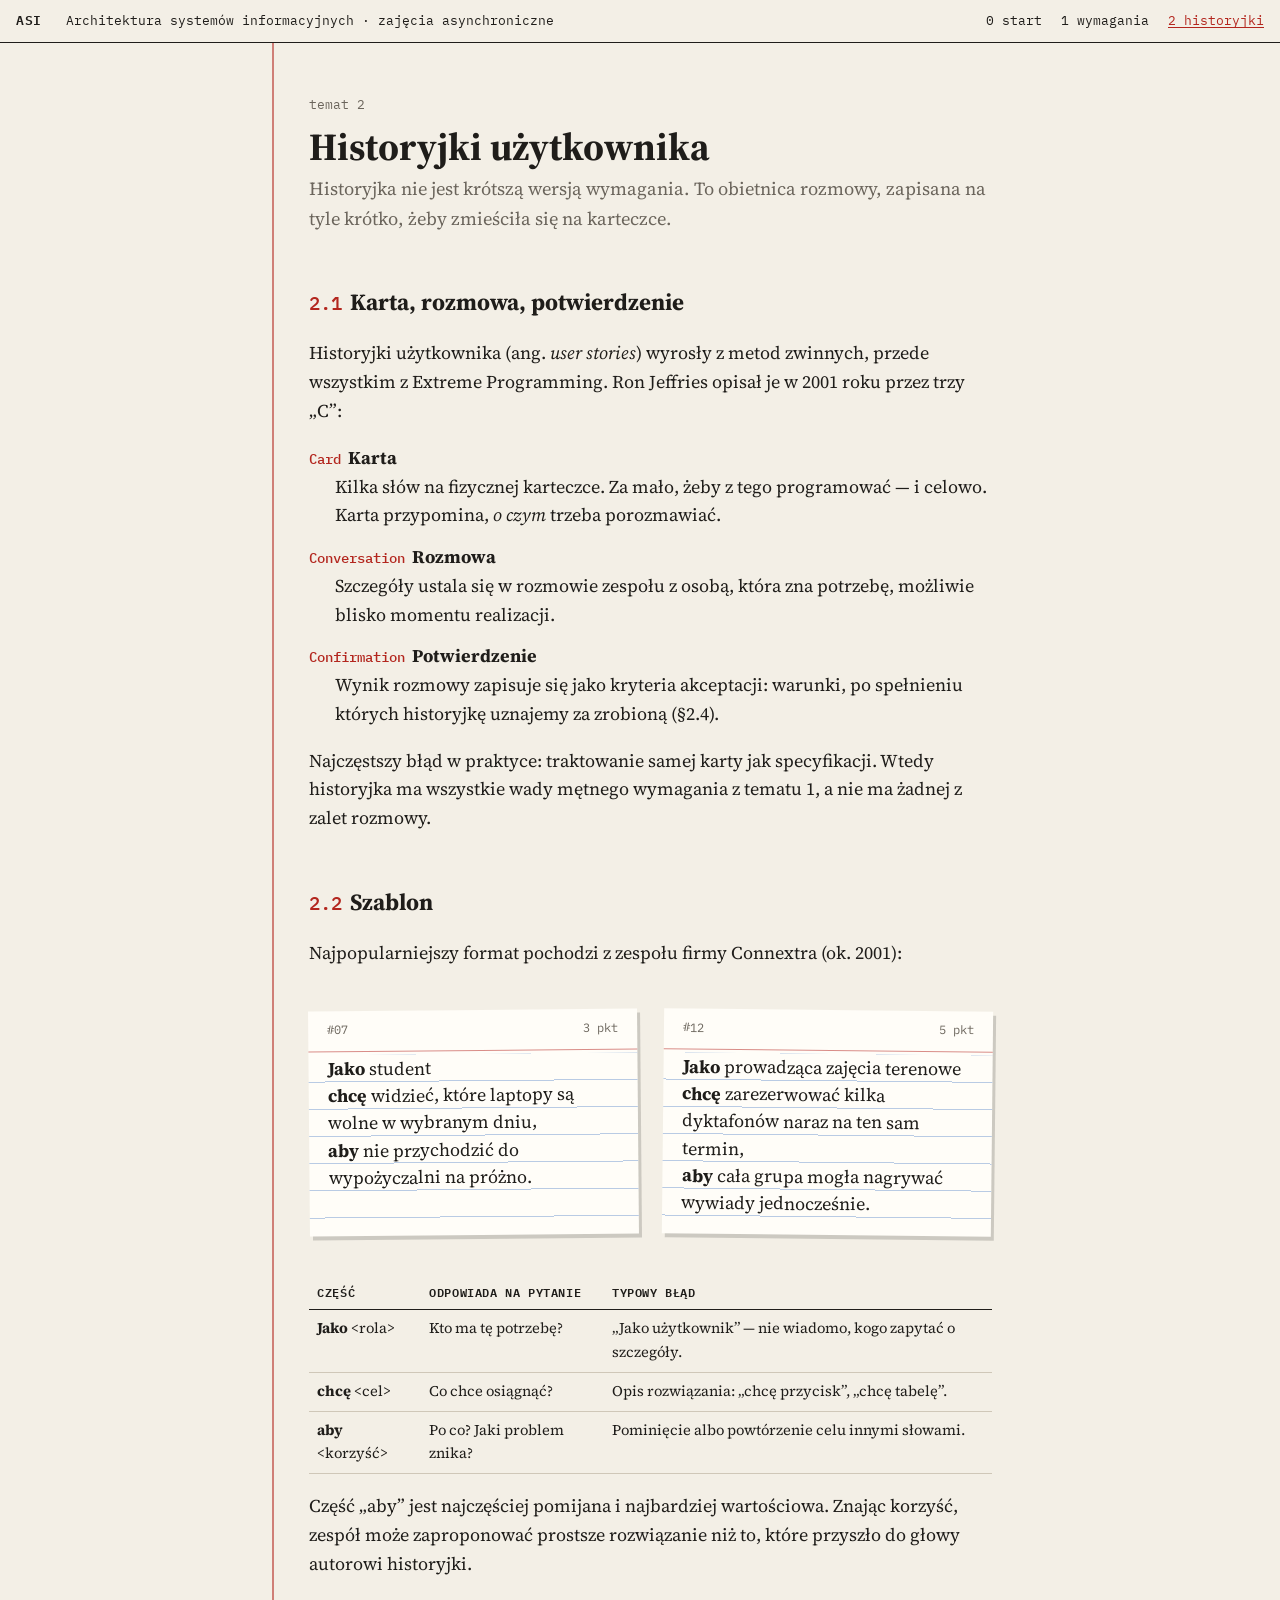
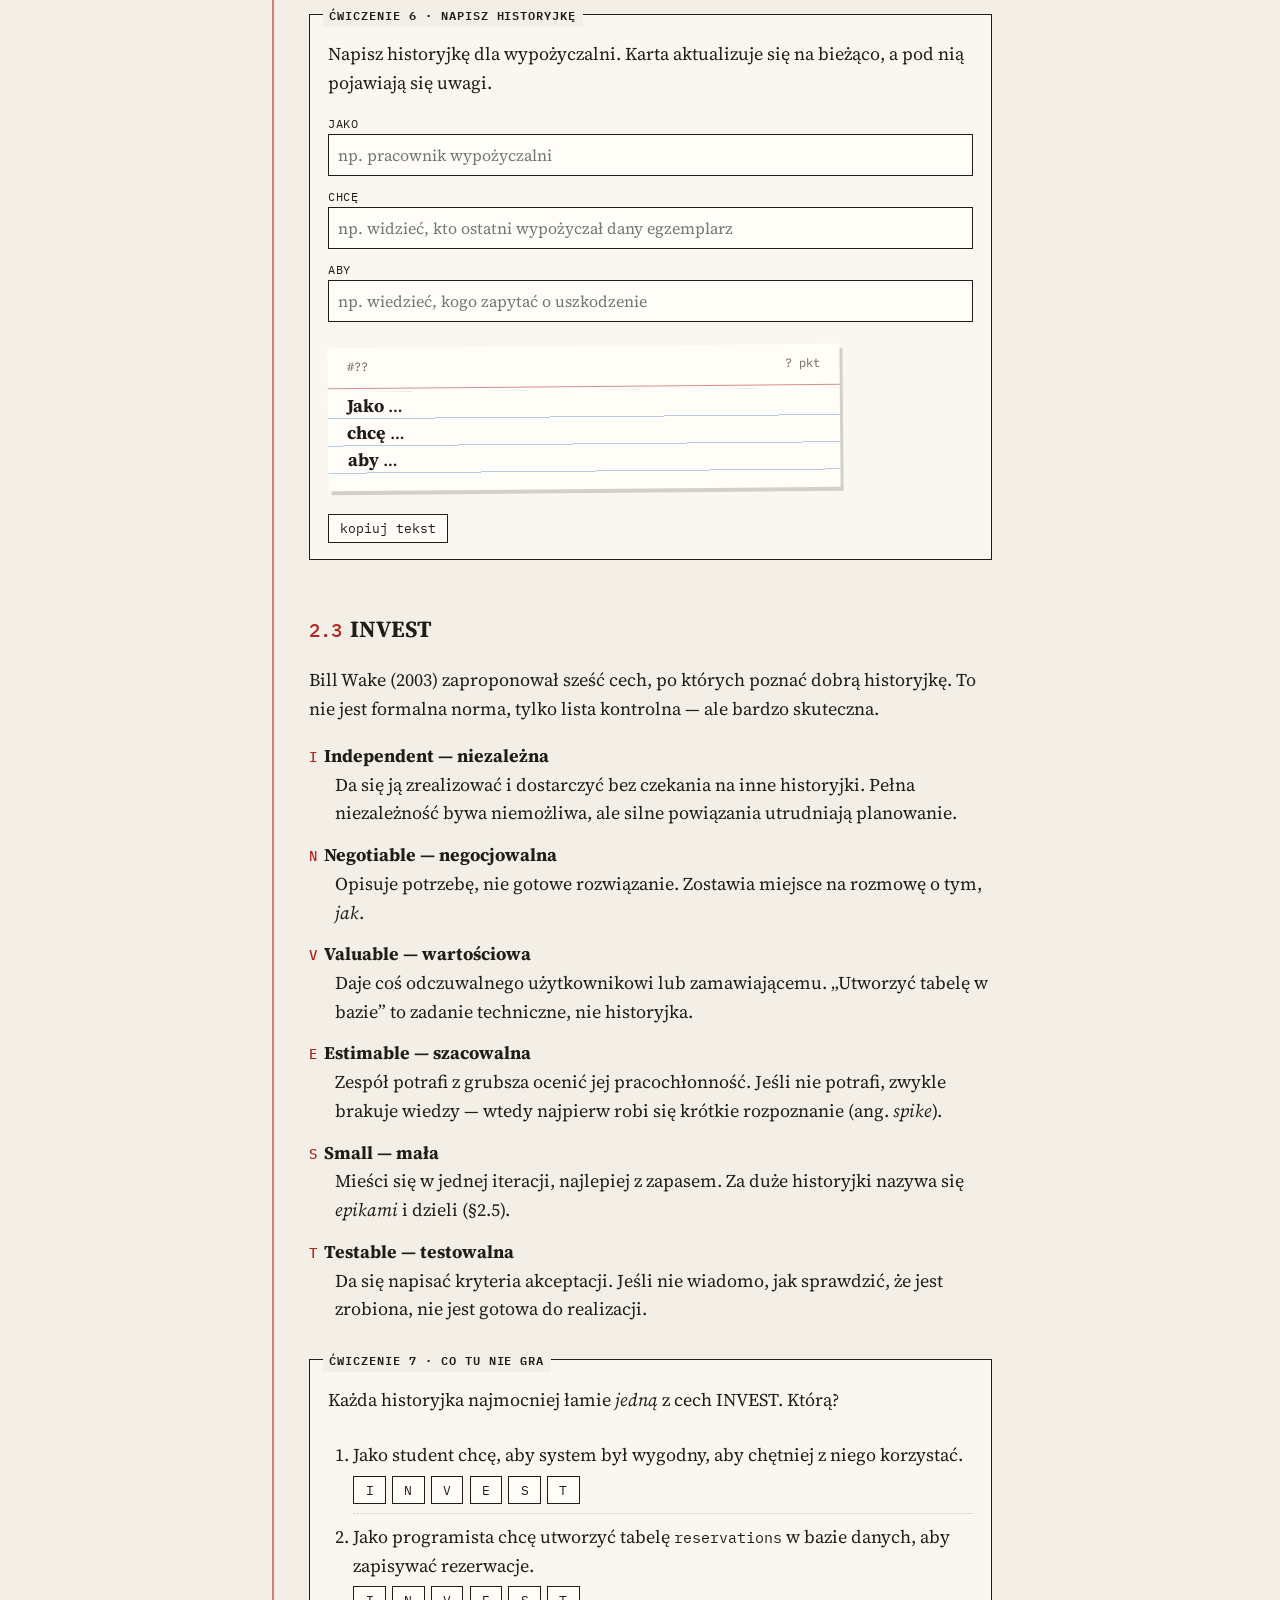
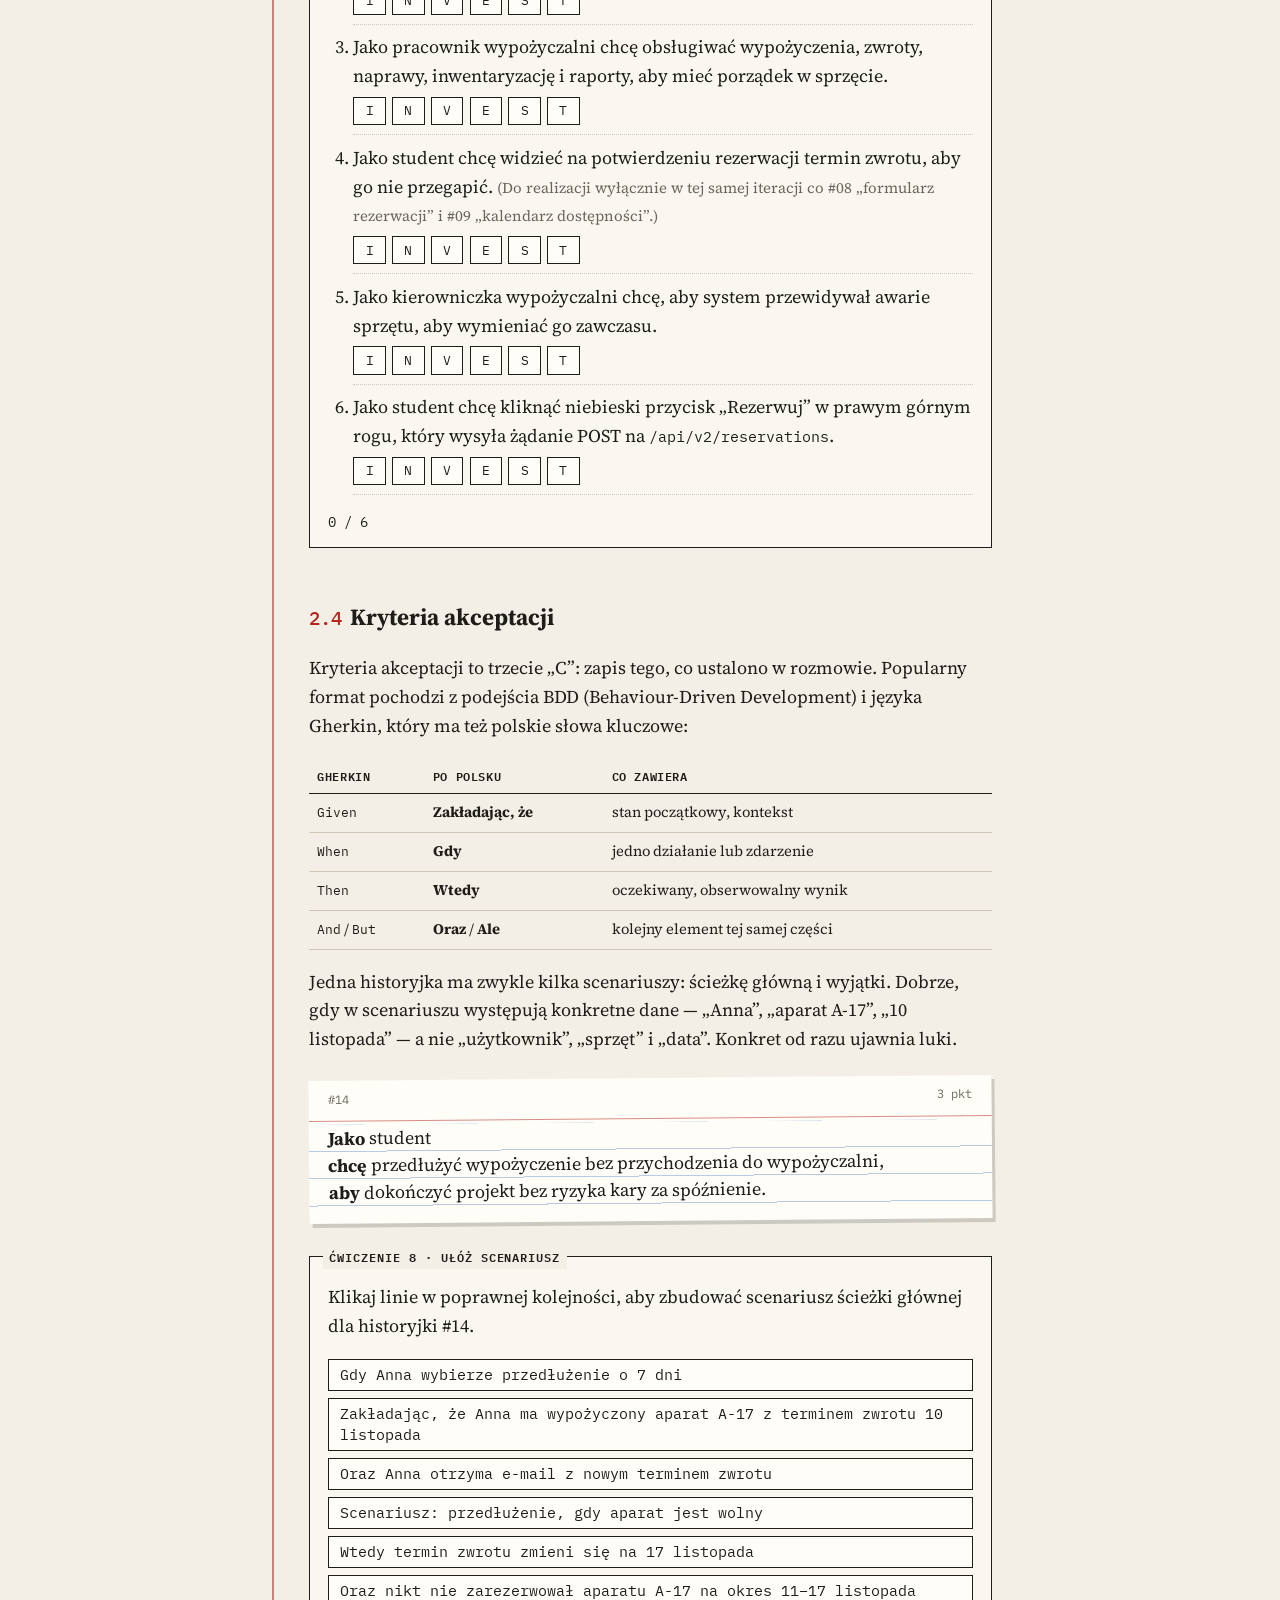
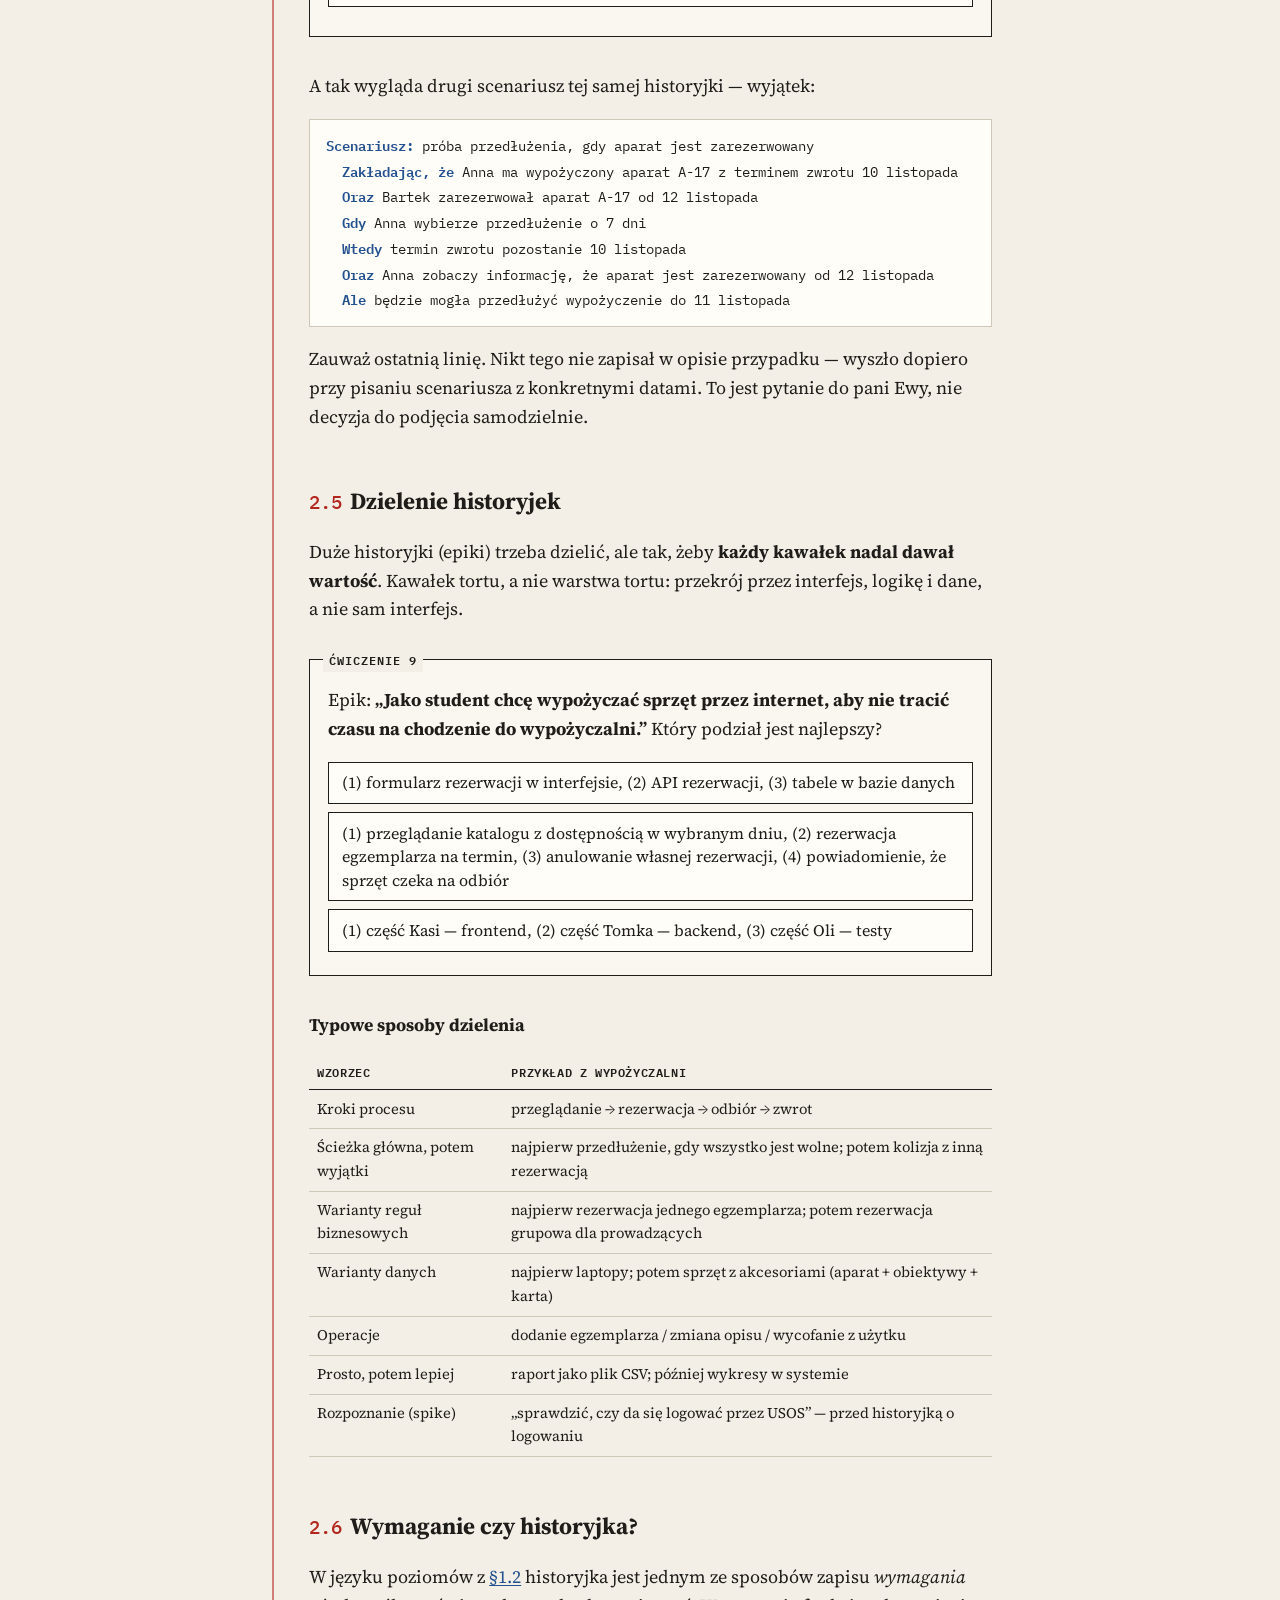
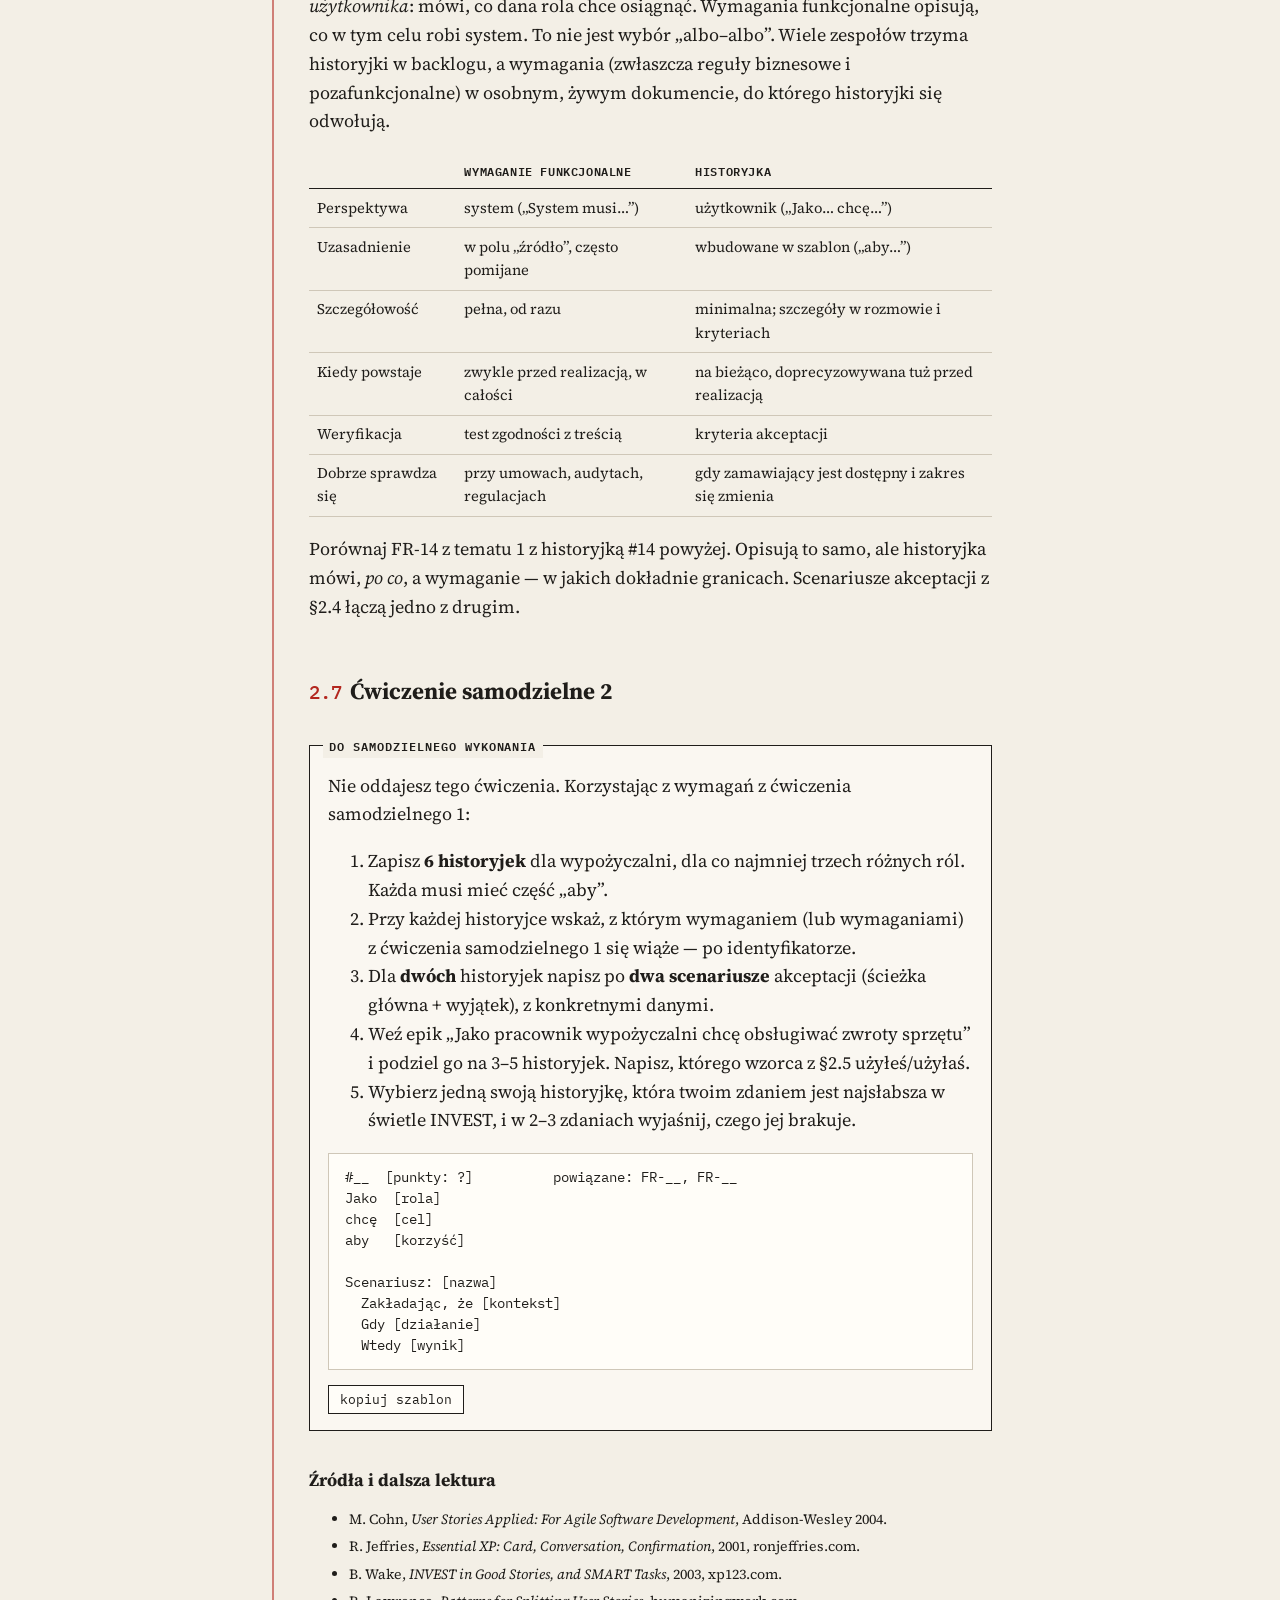
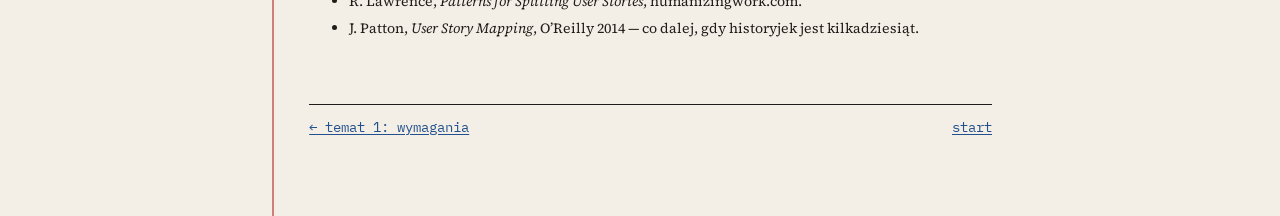
==== commit bb130f52: "Ćwiczenia samodzielne zamiast zadań do oddania Co-Authored-By: Claude Opus 5.5 <noreply@anthropic.co" ====
--- a/historyjki.html
+++ b/historyjki.html
@@ -167,13 +167,13 @@
   </table>
   <p>Porównaj FR-14 z tematu 1 z historyjką #14 powyżej. Opisują to samo, ale historyjka mówi, <i>po co</i>, a wymaganie — w jakich dokładnie granicach. Scenariusze akceptacji z §2.4 łączą jedno z drugim.</p>
 
-  <h2><span class="no">2.7</span>Zadanie 2</h2>
+  <h2><span class="no">2.7</span>Ćwiczenie samodzielne 2</h2>
   <div class="ex">
-    <span class="tag">do oddania</span>
-    <p>Korzystając z wymagań z zadania 1:</p>
+    <span class="tag">do samodzielnego wykonania</span>
+    <p>Nie oddajesz tego ćwiczenia. Korzystając z wymagań z ćwiczenia samodzielnego 1:</p>
     <ol>
       <li>Zapisz <b>6 historyjek</b> dla wypożyczalni, dla co najmniej trzech różnych ról. Każda musi mieć część „aby”.</li>
-      <li>Przy każdej historyjce wskaż, z którym wymaganiem (lub wymaganiami) z zadania 1 się wiąże — po identyfikatorze.</li>
+      <li>Przy każdej historyjce wskaż, z którym wymaganiem (lub wymaganiami) z ćwiczenia samodzielnego 1 się wiąże — po identyfikatorze.</li>
       <li>Dla <b>dwóch</b> historyjek napisz po <b>dwa scenariusze</b> akceptacji (ścieżka główna + wyjątek), z konkretnymi danymi.</li>
       <li>Weź epik „Jako pracownik wypożyczalni chcę obsługiwać zwroty sprzętu” i podziel go na 3–5 historyjek. Napisz, którego wzorca z §2.5 użyłeś/użyłaś.</li>
       <li>Wybierz jedną swoją historyjkę, która twoim zdaniem jest najsłabsza w świetle INVEST, i w 2–3 zdaniach wyjaśnij, czego jej brakuje.</li>
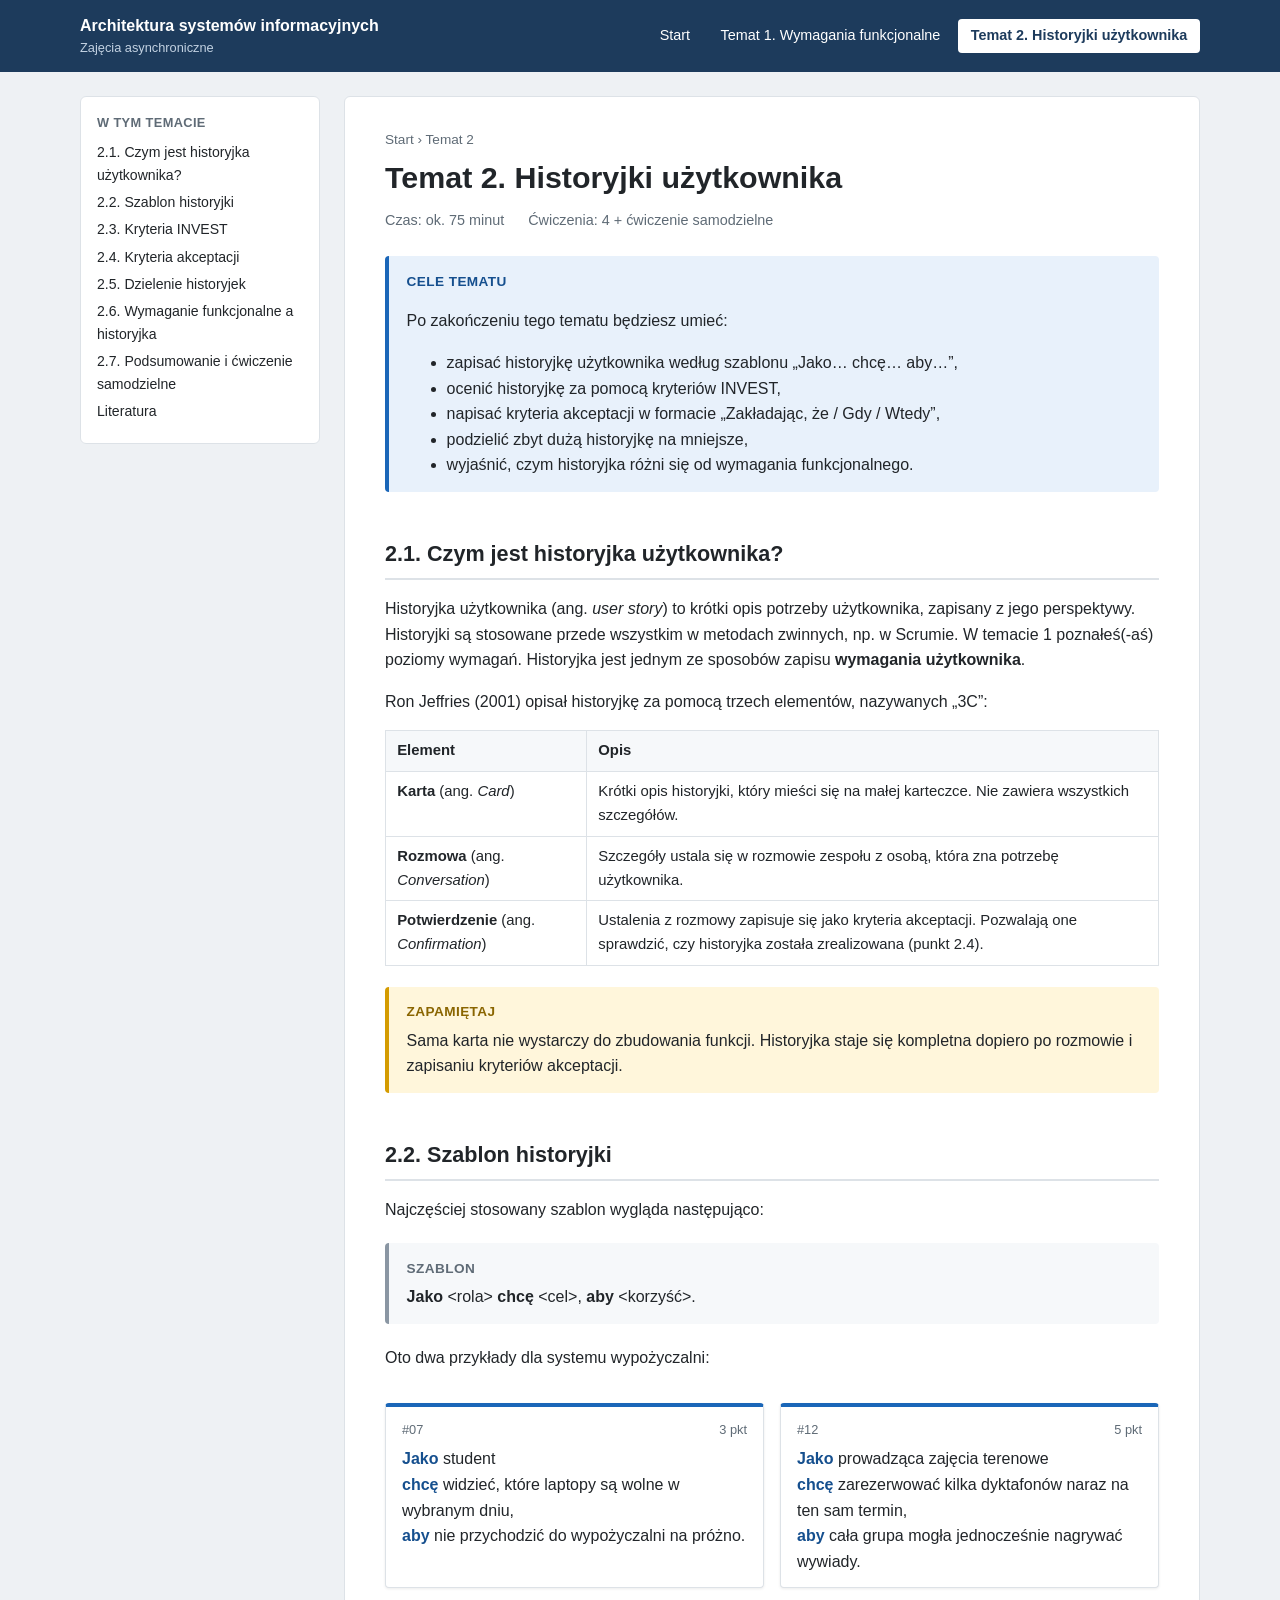
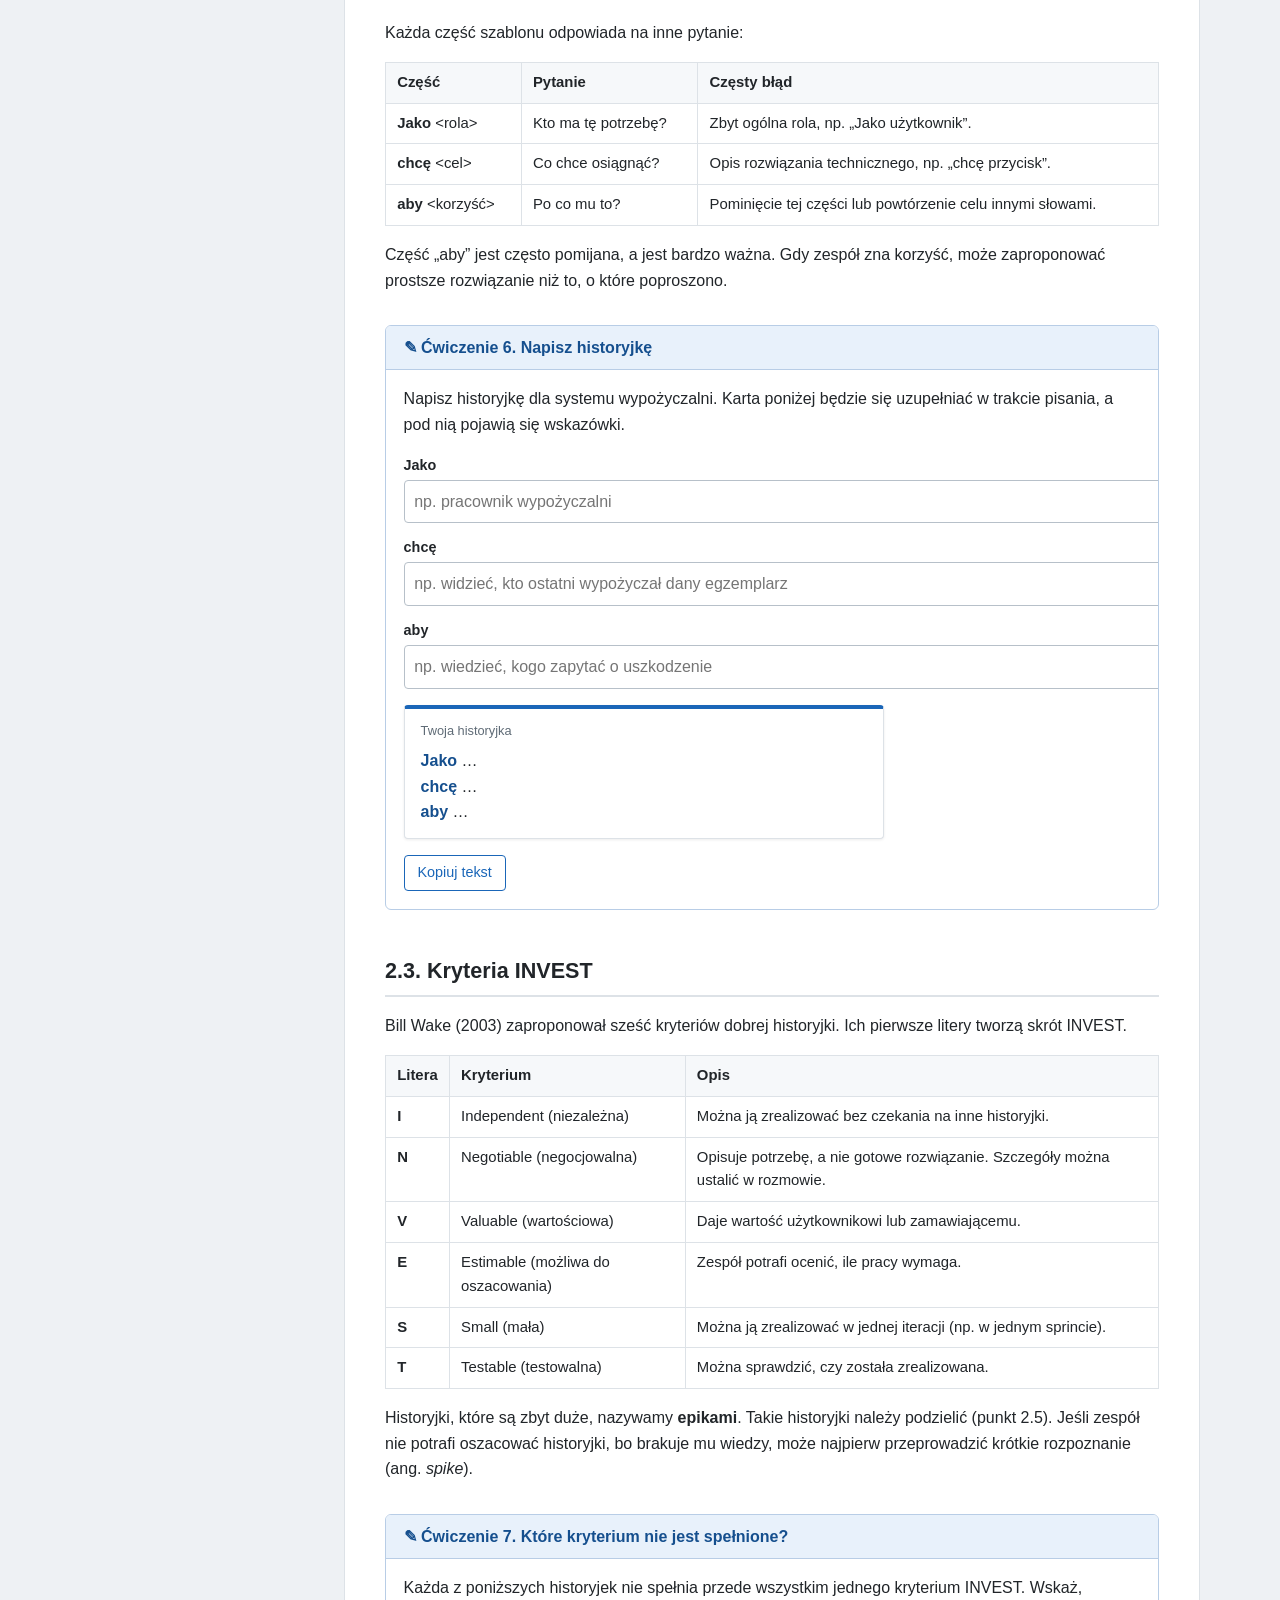
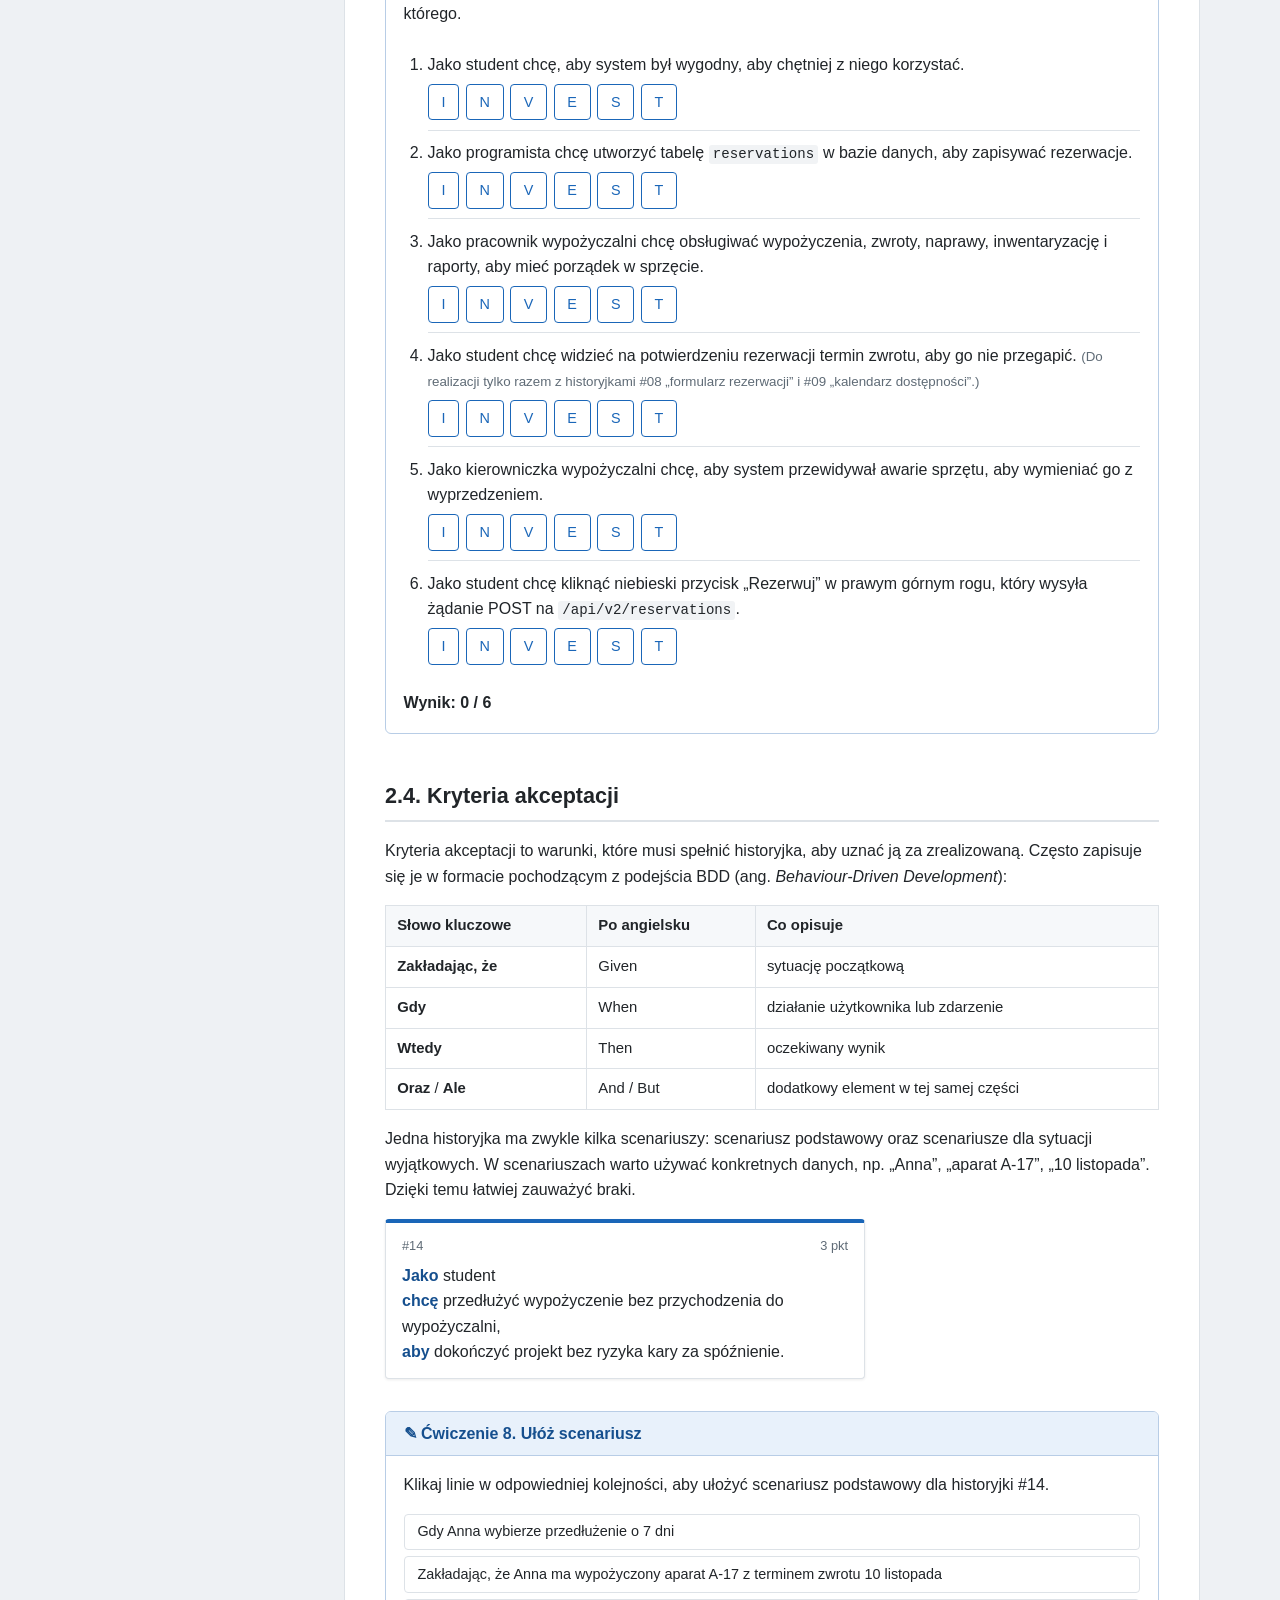
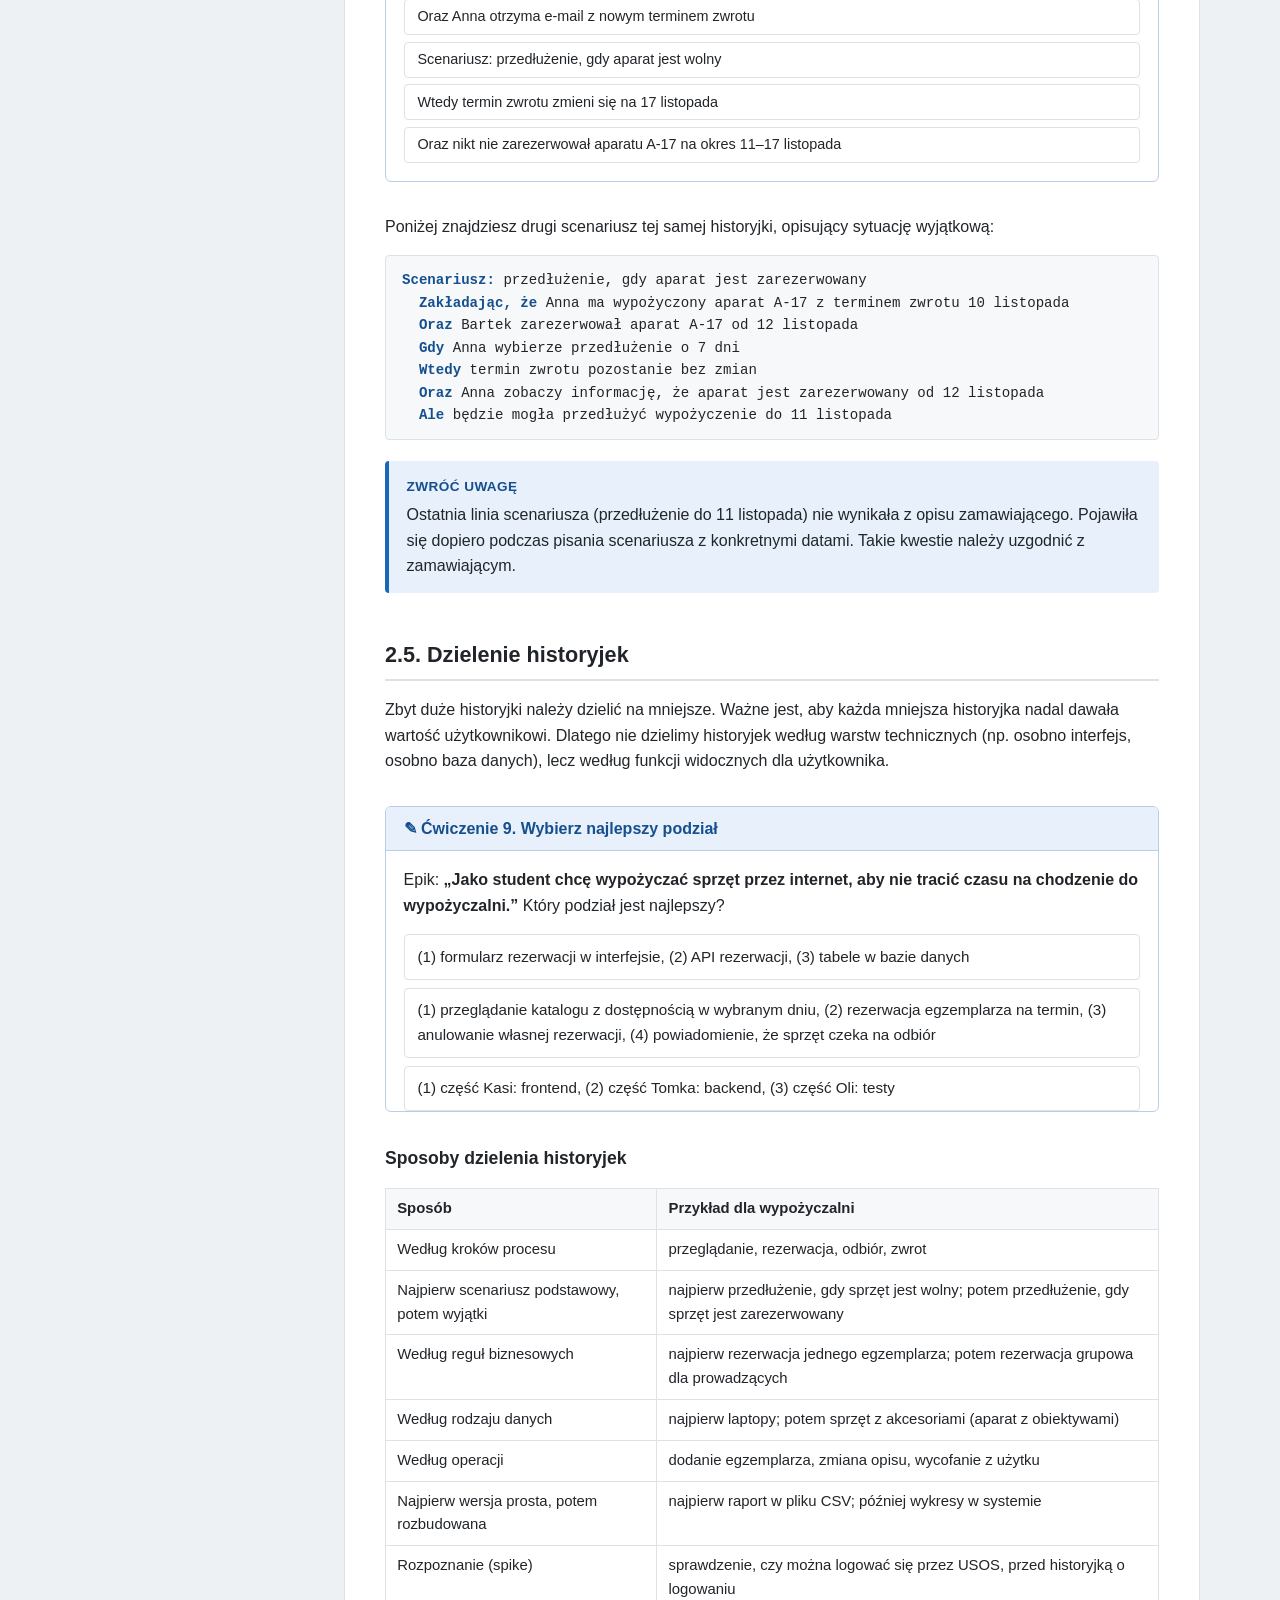
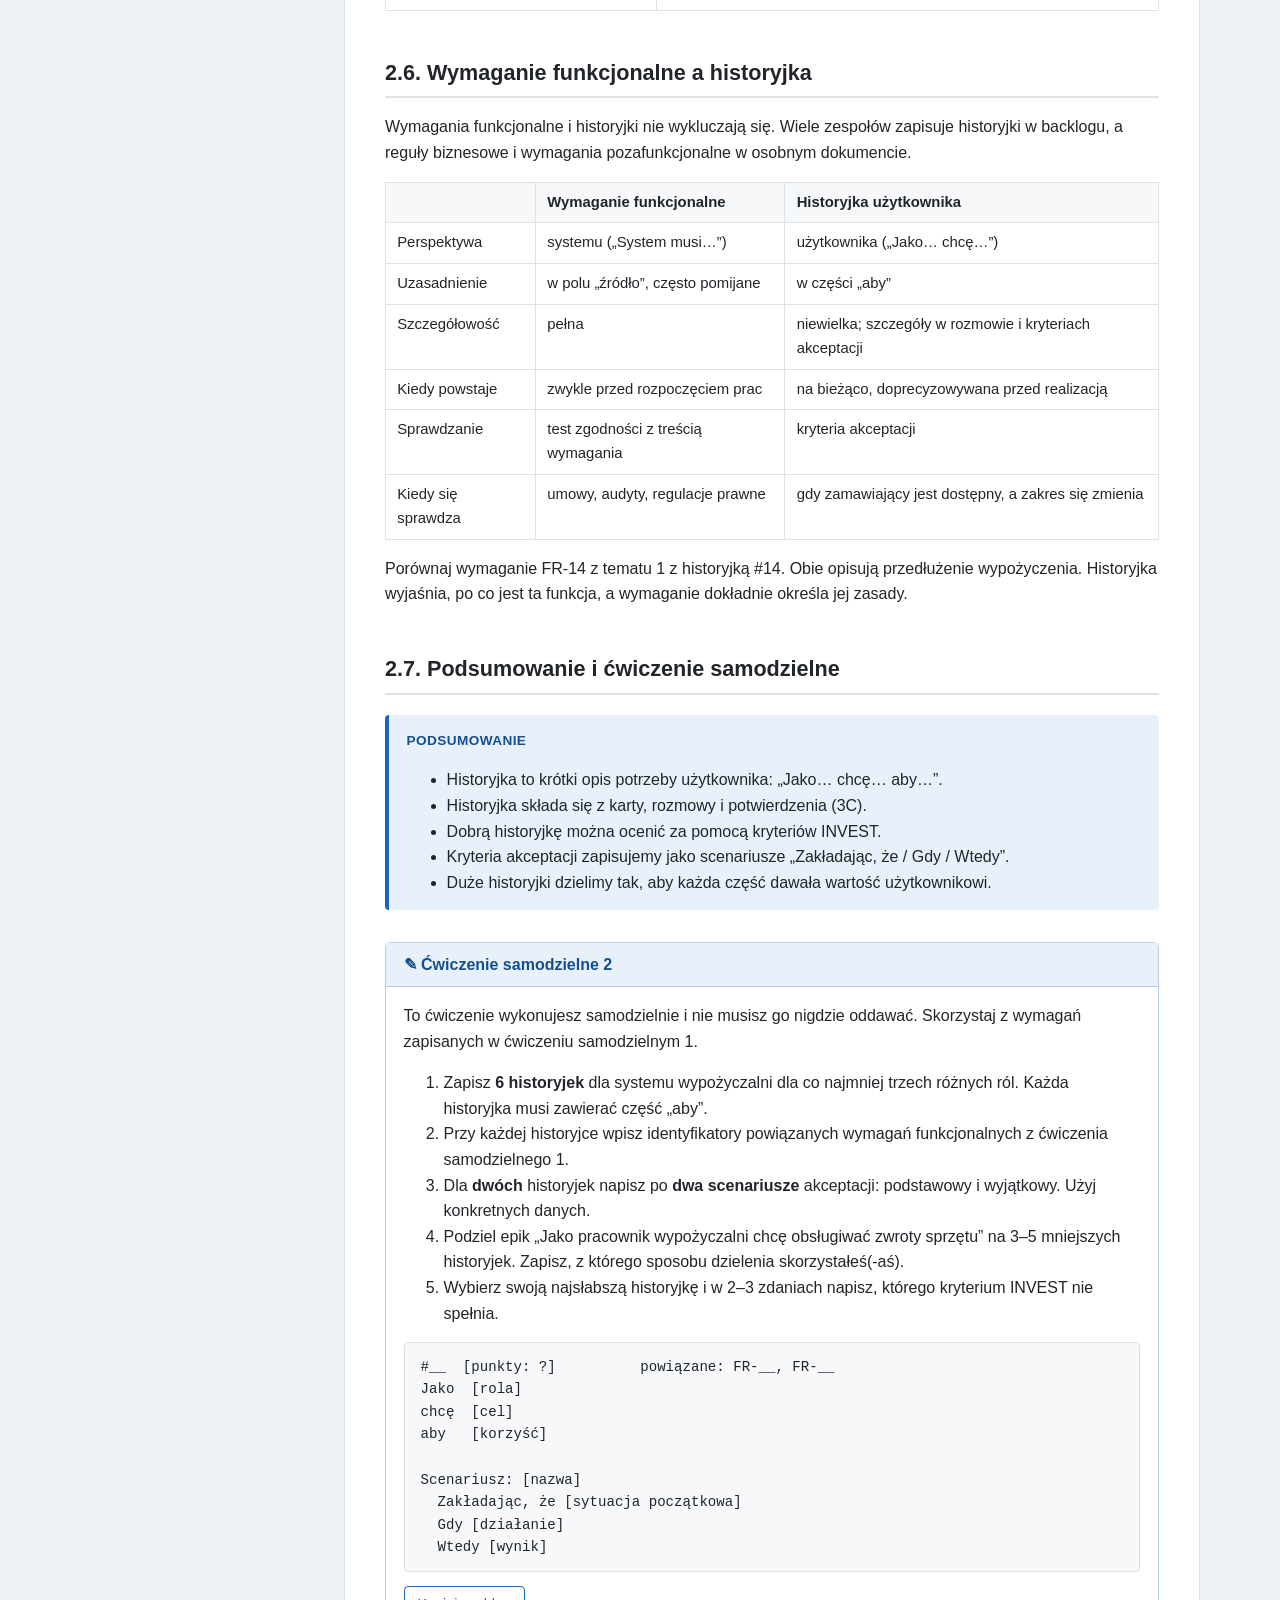
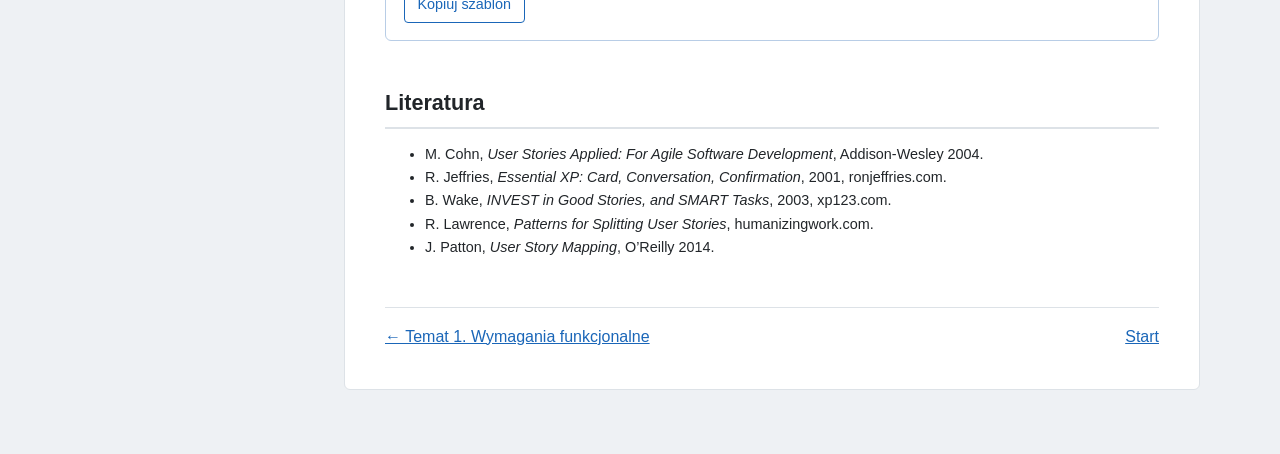
==== commit 3337c90e: "Nowy wygląd i prostszy, kursowy język tekstów Co-Authored-By: Claude Opus 5.5 <noreply@anthropic.com" ====
--- a/historyjki.html
+++ b/historyjki.html
@@ -3,32 +3,54 @@
 <head>
 <meta charset="utf-8">
 <meta name="viewport" content="width=device-width, initial-scale=1">
-<title>Historyjki użytkownika — ASI</title>
-<link rel="preconnect" href="https://fonts.googleapis.com">
-<link href="https://fonts.googleapis.com/css2?family=IBM+Plex+Mono:wght@400;500;600&family=Source+Serif+4:ital,opsz,wght@0,8..60,400;0,8..60,700;1,8..60,400&display=swap" rel="stylesheet">
+<title>Temat 2. Historyjki użytkownika</title>
 <link rel="stylesheet" href="style.css">
 </head>
 <body>
-<header class="top">
-  <b>ASI</b><span>Architektura systemów informacyjnych · zajęcia asynchroniczne</span>
-  <nav><a href="index.html">0 start</a><a href="wymagania.html">1 wymagania</a><a href="historyjki.html" aria-current="page">2 historyjki</a></nav>
-</header>
+<header class="top"><div class="inner">
+  <div class="course">Architektura systemów informacyjnych<small>Zajęcia asynchroniczne</small></div>
+  <nav><a href="index.html">Start</a><a href="wymagania.html">Temat 1. Wymagania funkcjonalne</a><a href="historyjki.html" aria-current="page">Temat 2. Historyjki użytkownika</a></nav>
+</div></header>
+<div class="wrap">
+<aside class="toc"><b>W tym temacie</b><ol></ol></aside>
 <main>
-  <p class="meta">temat 2</p>
-  <h1>Historyjki użytkownika</h1>
-  <p class="lead">Historyjka nie jest krótszą wersją wymagania. To obietnica rozmowy, zapisana na tyle krótko, żeby zmieściła się na karteczce.</p>
-
-  <h2><span class="no">2.1</span>Karta, rozmowa, potwierdzenie</h2>
-  <p>Historyjki użytkownika (ang. <i>user stories</i>) wyrosły z metod zwinnych, przede wszystkim z Extreme Programming. Ron Jeffries opisał je w 2001 roku przez trzy „C”:</p>
-  <dl class="terms">
-    <dt><span>Card</span>Karta</dt><dd>Kilka słów na fizycznej karteczce. Za mało, żeby z tego programować — i celowo. Karta przypomina, <i>o czym</i> trzeba porozmawiać.</dd>
-    <dt><span>Conversation</span>Rozmowa</dt><dd>Szczegóły ustala się w rozmowie zespołu z osobą, która zna potrzebę, możliwie blisko momentu realizacji.</dd>
-    <dt><span>Confirmation</span>Potwierdzenie</dt><dd>Wynik rozmowy zapisuje się jako kryteria akceptacji: warunki, po spełnieniu których historyjkę uznajemy za zrobioną (§2.4).</dd>
-  </dl>
-  <p>Najczęstszy błąd w praktyce: traktowanie samej karty jak specyfikacji. Wtedy historyjka ma wszystkie wady mętnego wymagania z tematu 1, a nie ma żadnej z zalet rozmowy.</p>
-
-  <h2><span class="no">2.2</span>Szablon</h2>
-  <p>Najpopularniejszy format pochodzi z zespołu firmy Connextra (ok. 2001):</p>
+  <p class="crumbs">Start › Temat 2</p>
+  <h1>Temat 2. Historyjki użytkownika</h1>
+  <div class="info"><span>Czas: ok. 75 minut</span><span>Ćwiczenia: 4 + ćwiczenie samodzielne</span></div>
+
+  <div class="box">
+    <span class="label">Cele tematu</span>
+    <p>Po zakończeniu tego tematu będziesz umieć:</p>
+    <ul>
+      <li>zapisać historyjkę użytkownika według szablonu „Jako… chcę… aby…”,</li>
+      <li>ocenić historyjkę za pomocą kryteriów INVEST,</li>
+      <li>napisać kryteria akceptacji w formacie „Zakładając, że / Gdy / Wtedy”,</li>
+      <li>podzielić zbyt dużą historyjkę na mniejsze,</li>
+      <li>wyjaśnić, czym historyjka różni się od wymagania funkcjonalnego.</li>
+    </ul>
+  </div>
+
+  <h2>2.1. Czym jest historyjka użytkownika?</h2>
+  <p>Historyjka użytkownika (ang. <i>user story</i>) to krótki opis potrzeby użytkownika, zapisany z jego perspektywy. Historyjki są stosowane przede wszystkim w metodach zwinnych, np. w Scrumie. W temacie 1 poznałeś(-aś) poziomy wymagań. Historyjka jest jednym ze sposobów zapisu <b>wymagania użytkownika</b>.</p>
+  <p>Ron Jeffries (2001) opisał historyjkę za pomocą trzech elementów, nazywanych „3C”:</p>
+  <table>
+    <tr><th>Element</th><th>Opis</th></tr>
+    <tr><td><b>Karta</b> (ang. <i>Card</i>)</td><td>Krótki opis historyjki, który mieści się na małej karteczce. Nie zawiera wszystkich szczegółów.</td></tr>
+    <tr><td><b>Rozmowa</b> (ang. <i>Conversation</i>)</td><td>Szczegóły ustala się w rozmowie zespołu z osobą, która zna potrzebę użytkownika.</td></tr>
+    <tr><td><b>Potwierdzenie</b> (ang. <i>Confirmation</i>)</td><td>Ustalenia z rozmowy zapisuje się jako kryteria akceptacji. Pozwalają one sprawdzić, czy historyjka została zrealizowana (punkt 2.4).</td></tr>
+  </table>
+  <div class="box remember">
+    <span class="label">Zapamiętaj</span>
+    Sama karta nie wystarczy do zbudowania funkcji. Historyjka staje się kompletna dopiero po rozmowie i zapisaniu kryteriów akceptacji.
+  </div>
+
+  <h2>2.2. Szablon historyjki</h2>
+  <p>Najczęściej stosowany szablon wygląda następująco:</p>
+  <div class="box example">
+    <span class="label">Szablon</span>
+    <b>Jako</b> &lt;rola&gt; <b>chcę</b> &lt;cel&gt;, <b>aby</b> &lt;korzyść&gt;.
+  </div>
+  <p>Oto dwa przykłady dla systemu wypożyczalni:</p>
   <div class="cards">
     <div class="card">
       <div class="cardhead"><span>#07</span><span>3 pkt</span></div>
@@ -36,20 +58,21 @@
     </div>
     <div class="card">
       <div class="cardhead"><span>#12</span><span>5 pkt</span></div>
-      <p><em>Jako</em> prowadząca zajęcia terenowe<br><em>chcę</em> zarezerwować kilka dyktafonów naraz na ten sam termin,<br><em>aby</em> cała grupa mogła nagrywać wywiady jednocześnie.</p>
-    </div>
-  </div>
-  <table>
-    <tr><th>Część</th><th>Odpowiada na pytanie</th><th>Typowy błąd</th></tr>
-    <tr><td><b>Jako</b> &lt;rola&gt;</td><td>Kto ma tę potrzebę?</td><td>„Jako użytkownik” — nie wiadomo, kogo zapytać o szczegóły.</td></tr>
-    <tr><td><b>chcę</b> &lt;cel&gt;</td><td>Co chce osiągnąć?</td><td>Opis rozwiązania: „chcę przycisk”, „chcę tabelę”.</td></tr>
-    <tr><td><b>aby</b> &lt;korzyść&gt;</td><td>Po co? Jaki problem znika?</td><td>Pominięcie albo powtórzenie celu innymi słowami.</td></tr>
-  </table>
-  <p>Część „aby” jest najczęściej pomijana i najbardziej wartościowa. Znając korzyść, zespół może zaproponować prostsze rozwiązanie niż to, które przyszło do głowy autorowi historyjki.</p>
+      <p><em>Jako</em> prowadząca zajęcia terenowe<br><em>chcę</em> zarezerwować kilka dyktafonów naraz na ten sam termin,<br><em>aby</em> cała grupa mogła jednocześnie nagrywać wywiady.</p>
+    </div>
+  </div>
+  <p>Każda część szablonu odpowiada na inne pytanie:</p>
+  <table>
+    <tr><th>Część</th><th>Pytanie</th><th>Częsty błąd</th></tr>
+    <tr><td><b>Jako</b> &lt;rola&gt;</td><td>Kto ma tę potrzebę?</td><td>Zbyt ogólna rola, np. „Jako użytkownik”.</td></tr>
+    <tr><td><b>chcę</b> &lt;cel&gt;</td><td>Co chce osiągnąć?</td><td>Opis rozwiązania technicznego, np. „chcę przycisk”.</td></tr>
+    <tr><td><b>aby</b> &lt;korzyść&gt;</td><td>Po co mu to?</td><td>Pominięcie tej części lub powtórzenie celu innymi słowami.</td></tr>
+  </table>
+  <p>Część „aby” jest często pomijana, a jest bardzo ważna. Gdy zespół zna korzyść, może zaproponować prostsze rozwiązanie niż to, o które poproszono.</p>
 
   <div class="ex composer">
-    <span class="tag">ćwiczenie 6 · napisz historyjkę</span>
-    <p>Napisz historyjkę dla wypożyczalni. Karta aktualizuje się na bieżąco, a pod nią pojawiają się uwagi.</p>
+    <span class="tag">Ćwiczenie 6. Napisz historyjkę</span>
+    <p>Napisz historyjkę dla systemu wypożyczalni. Karta poniżej będzie się uzupełniać w trakcie pisania, a pod nią pojawią się wskazówki.</p>
     <label for="c-role">Jako</label>
     <input type="text" id="c-role" placeholder="np. pracownik wypożyczalni" autocomplete="off">
     <label for="c-want">chcę</label>
@@ -57,56 +80,58 @@
     <label for="c-why">aby</label>
     <input type="text" id="c-why" placeholder="np. wiedzieć, kogo zapytać o uszkodzenie" autocomplete="off">
     <div class="card">
-      <div class="cardhead"><span>#??</span><span>? pkt</span></div>
+      <div class="cardhead"><span>Twoja historyjka</span></div>
       <p></p>
     </div>
     <ul class="warn" aria-live="polite"></ul>
-    <button type="button" data-copy-story>kopiuj tekst</button>
-  </div>
-
-  <h2><span class="no">2.3</span>INVEST</h2>
-  <p>Bill Wake (2003) zaproponował sześć cech, po których poznać dobrą historyjkę. To nie jest formalna norma, tylko lista kontrolna — ale bardzo skuteczna.</p>
-  <dl class="terms">
-    <dt><span>I</span>Independent — niezależna</dt><dd>Da się ją zrealizować i dostarczyć bez czekania na inne historyjki. Pełna niezależność bywa niemożliwa, ale silne powiązania utrudniają planowanie.</dd>
-    <dt><span>N</span>Negotiable — negocjowalna</dt><dd>Opisuje potrzebę, nie gotowe rozwiązanie. Zostawia miejsce na rozmowę o tym, <i>jak</i>.</dd>
-    <dt><span>V</span>Valuable — wartościowa</dt><dd>Daje coś odczuwalnego użytkownikowi lub zamawiającemu. „Utworzyć tabelę w bazie” to zadanie techniczne, nie historyjka.</dd>
-    <dt><span>E</span>Estimable — szacowalna</dt><dd>Zespół potrafi z grubsza ocenić jej pracochłonność. Jeśli nie potrafi, zwykle brakuje wiedzy — wtedy najpierw robi się krótkie rozpoznanie (ang. <i>spike</i>).</dd>
-    <dt><span>S</span>Small — mała</dt><dd>Mieści się w jednej iteracji, najlepiej z zapasem. Za duże historyjki nazywa się <i>epikami</i> i dzieli (§2.5).</dd>
-    <dt><span>T</span>Testable — testowalna</dt><dd>Da się napisać kryteria akceptacji. Jeśli nie wiadomo, jak sprawdzić, że jest zrobiona, nie jest gotowa do realizacji.</dd>
-  </dl>
+    <button type="button" data-copy-story>Kopiuj tekst</button>
+  </div>
+
+  <h2>2.3. Kryteria INVEST</h2>
+  <p>Bill Wake (2003) zaproponował sześć kryteriów dobrej historyjki. Ich pierwsze litery tworzą skrót INVEST.</p>
+  <table>
+    <tr><th>Litera</th><th>Kryterium</th><th>Opis</th></tr>
+    <tr><td><b>I</b></td><td>Independent (niezależna)</td><td>Można ją zrealizować bez czekania na inne historyjki.</td></tr>
+    <tr><td><b>N</b></td><td>Negotiable (negocjowalna)</td><td>Opisuje potrzebę, a nie gotowe rozwiązanie. Szczegóły można ustalić w rozmowie.</td></tr>
+    <tr><td><b>V</b></td><td>Valuable (wartościowa)</td><td>Daje wartość użytkownikowi lub zamawiającemu.</td></tr>
+    <tr><td><b>E</b></td><td>Estimable (możliwa do oszacowania)</td><td>Zespół potrafi ocenić, ile pracy wymaga.</td></tr>
+    <tr><td><b>S</b></td><td>Small (mała)</td><td>Można ją zrealizować w jednej iteracji (np. w jednym sprincie).</td></tr>
+    <tr><td><b>T</b></td><td>Testable (testowalna)</td><td>Można sprawdzić, czy została zrealizowana.</td></tr>
+  </table>
+  <p>Historyjki, które są zbyt duże, nazywamy <b>epikami</b>. Takie historyjki należy podzielić (punkt 2.5). Jeśli zespół nie potrafi oszacować historyjki, bo brakuje mu wiedzy, może najpierw przeprowadzić krótkie rozpoznanie (ang. <i>spike</i>).</p>
 
   <div class="ex">
-    <span class="tag">ćwiczenie 7 · co tu nie gra</span>
-    <p>Każda historyjka najmocniej łamie <i>jedną</i> z cech INVEST. Którą?</p>
+    <span class="tag">Ćwiczenie 7. Które kryterium nie jest spełnione?</span>
+    <p>Każda z poniższych historyjek nie spełnia przede wszystkim jednego kryterium INVEST. Wskaż, którego.</p>
     <ol class="sort" data-opts="I|N|V|E|S|T">
-      <li data-a="T" data-why="„Wygodny” to wrażenie, którego nie da się sprawdzić. Brakuje też konkretnego celu — ale nawet z nim nie wiadomo, kiedy historyjka byłaby „zrobiona”.">Jako student chcę, aby system był wygodny, aby chętniej z niego korzystać.</li>
-      <li data-a="V" data-why="Rola „programista” i cel techniczny — to zadanie, nie historyjka. Żaden użytkownik nie zauważy, że tabela powstała. Tabela pojawi się przy okazji realizacji historyjki, która jej potrzebuje.">Jako programista chcę utworzyć tabelę <code>reservations</code> w bazie danych, aby zapisywać rezerwacje.</li>
-      <li data-a="S" data-why="To epik — cały system w jednym zdaniu. Trzeba go podzielić; patrz §2.5.">Jako pracownik wypożyczalni chcę obsługiwać wypożyczenia, zwroty, naprawy, inwentaryzację i raporty, aby mieć porządek w sprzęcie.</li>
-      <li data-a="I" data-why="Historyjka jest przywiązana do dwóch innych i nie da się jej dostarczyć osobno. Często pomaga przesunięcie granic: np. połączyć ją z #08 albo dopisać do #08 jako kryterium akceptacji.">Jako student chcę widzieć na potwierdzeniu rezerwacji termin zwrotu, aby go nie przegapić. <small>(Do realizacji wyłącznie w tej samej iteracji co #08 „formularz rezerwacji” i #09 „kalendarz dostępności”.)</small></li>
-      <li data-a="E" data-why="Cel jest zrozumiały, ale nikt w zespole nie wie, skąd wziąć dane, jak to zrobić i czy w ogóle się da. Zamiast zgadywać — krótki spike: „sprawdzić, jakie dane o awariach mamy i co z nich wynika”.">Jako kierowniczka wypożyczalni chcę, aby system przewidywał awarie sprzętu, aby wymieniać go zawczasu.</li>
-      <li data-a="N" data-why="Kolor, położenie przycisku i adres API to decyzje projektowe, wpisane w historyjkę jak w kamień. Nie ma też części „aby”, więc nie da się zaproponować niczego lepszego.">Jako student chcę kliknąć niebieski przycisk „Rezerwuj” w prawym górnym rogu, który wysyła żądanie POST na <code>/api/v2/reservations</code>.</li>
+      <li data-a="T" data-why="Słowo „wygodny” jest subiektywne i nie da się sprawdzić, czy historyjka została zrealizowana.">Jako student chcę, aby system był wygodny, aby chętniej z niego korzystać.</li>
+      <li data-a="V" data-why="To zadanie techniczne, a nie historyjka. Użytkownik nie odczuje bezpośrednio, że tabela została utworzona.">Jako programista chcę utworzyć tabelę <code>reservations</code> w bazie danych, aby zapisywać rezerwacje.</li>
+      <li data-a="S" data-why="To epik, który obejmuje prawie cały system. Należy go podzielić na mniejsze historyjki.">Jako pracownik wypożyczalni chcę obsługiwać wypożyczenia, zwroty, naprawy, inwentaryzację i raporty, aby mieć porządek w sprzęcie.</li>
+      <li data-a="I" data-why="Historyjkę można zrealizować tylko razem z dwiema innymi. Można np. połączyć ją z historyjką #08.">Jako student chcę widzieć na potwierdzeniu rezerwacji termin zwrotu, aby go nie przegapić. <small>(Do realizacji tylko razem z historyjkami #08 „formularz rezerwacji” i #09 „kalendarz dostępności”.)</small></li>
+      <li data-a="E" data-why="Cel jest zrozumiały, ale zespół nie wie, skąd wziąć dane ani jak to zrobić. Najpierw potrzebne jest rozpoznanie (spike).">Jako kierowniczka wypożyczalni chcę, aby system przewidywał awarie sprzętu, aby wymieniać go z wyprzedzeniem.</li>
+      <li data-a="N" data-why="Historyjka narzuca szczegóły rozwiązania (kolor, położenie przycisku, adres API) i nie ma części „aby”. Nie zostawia miejsca na rozmowę.">Jako student chcę kliknąć niebieski przycisk „Rezerwuj” w prawym górnym rogu, który wysyła żądanie POST na <code>/api/v2/reservations</code>.</li>
     </ol>
   </div>
 
-  <h2><span class="no">2.4</span>Kryteria akceptacji</h2>
-  <p>Kryteria akceptacji to trzecie „C”: zapis tego, co ustalono w rozmowie. Popularny format pochodzi z podejścia BDD (Behaviour-Driven Development) i języka Gherkin, który ma też polskie słowa kluczowe:</p>
-  <table>
-    <tr><th>Gherkin</th><th>Po polsku</th><th>Co zawiera</th></tr>
-    <tr><td><code>Given</code></td><td><b>Zakładając, że</b></td><td>stan początkowy, kontekst</td></tr>
-    <tr><td><code>When</code></td><td><b>Gdy</b></td><td>jedno działanie lub zdarzenie</td></tr>
-    <tr><td><code>Then</code></td><td><b>Wtedy</b></td><td>oczekiwany, obserwowalny wynik</td></tr>
-    <tr><td><code>And</code> / <code>But</code></td><td><b>Oraz</b> / <b>Ale</b></td><td>kolejny element tej samej części</td></tr>
-  </table>
-  <p>Jedna historyjka ma zwykle kilka scenariuszy: ścieżkę główną i wyjątki. Dobrze, gdy w scenariuszu występują konkretne dane — „Anna”, „aparat A-17”, „10 listopada” — a nie „użytkownik”, „sprzęt” i „data”. Konkret od razu ujawnia luki.</p>
-
-  <div class="card" style="max-width:none">
+  <h2>2.4. Kryteria akceptacji</h2>
+  <p>Kryteria akceptacji to warunki, które musi spełnić historyjka, aby uznać ją za zrealizowaną. Często zapisuje się je w formacie pochodzącym z podejścia BDD (ang. <i>Behaviour-Driven Development</i>):</p>
+  <table>
+    <tr><th>Słowo kluczowe</th><th>Po angielsku</th><th>Co opisuje</th></tr>
+    <tr><td><b>Zakładając, że</b></td><td>Given</td><td>sytuację początkową</td></tr>
+    <tr><td><b>Gdy</b></td><td>When</td><td>działanie użytkownika lub zdarzenie</td></tr>
+    <tr><td><b>Wtedy</b></td><td>Then</td><td>oczekiwany wynik</td></tr>
+    <tr><td><b>Oraz</b> / <b>Ale</b></td><td>And / But</td><td>dodatkowy element w tej samej części</td></tr>
+  </table>
+  <p>Jedna historyjka ma zwykle kilka scenariuszy: scenariusz podstawowy oraz scenariusze dla sytuacji wyjątkowych. W scenariuszach warto używać konkretnych danych, np. „Anna”, „aparat A-17”, „10 listopada”. Dzięki temu łatwiej zauważyć braki.</p>
+
+  <div class="card">
     <div class="cardhead"><span>#14</span><span>3 pkt</span></div>
     <p><em>Jako</em> student<br><em>chcę</em> przedłużyć wypożyczenie bez przychodzenia do wypożyczalni,<br><em>aby</em> dokończyć projekt bez ryzyka kary za spóźnienie.</p>
   </div>
 
   <div class="ex order">
-    <span class="tag">ćwiczenie 8 · ułóż scenariusz</span>
-    <p>Klikaj linie w poprawnej kolejności, aby zbudować scenariusz ścieżki głównej dla historyjki #14.</p>
+    <span class="tag">Ćwiczenie 8. Ułóż scenariusz</span>
+    <p>Klikaj linie w odpowiedniej kolejności, aby ułożyć scenariusz podstawowy dla historyjki #14.</p>
     <ul class="done"></ul>
     <ul class="pool">
       <li data-n="4">Gdy Anna wybierze przedłużenie o 7 dni</li>
@@ -119,64 +144,78 @@
     <p class="score"></p>
   </div>
 
-  <p>A tak wygląda drugi scenariusz tej samej historyjki — wyjątek:</p>
-  <pre class="gherkin"><b>Scenariusz:</b> próba przedłużenia, gdy aparat jest zarezerwowany
+  <p>Poniżej znajdziesz drugi scenariusz tej samej historyjki, opisujący sytuację wyjątkową:</p>
+  <pre class="gherkin"><b>Scenariusz:</b> przedłużenie, gdy aparat jest zarezerwowany
   <b>Zakładając, że</b> Anna ma wypożyczony aparat A-17 z terminem zwrotu 10 listopada
   <b>Oraz</b> Bartek zarezerwował aparat A-17 od 12 listopada
   <b>Gdy</b> Anna wybierze przedłużenie o 7 dni
-  <b>Wtedy</b> termin zwrotu pozostanie 10 listopada
+  <b>Wtedy</b> termin zwrotu pozostanie bez zmian
   <b>Oraz</b> Anna zobaczy informację, że aparat jest zarezerwowany od 12 listopada
   <b>Ale</b> będzie mogła przedłużyć wypożyczenie do 11 listopada</pre>
-  <p>Zauważ ostatnią linię. Nikt tego nie zapisał w opisie przypadku — wyszło dopiero przy pisaniu scenariusza z konkretnymi datami. To jest pytanie do pani Ewy, nie decyzja do podjęcia samodzielnie.</p>
-
-  <h2><span class="no">2.5</span>Dzielenie historyjek</h2>
-  <p>Duże historyjki (epiki) trzeba dzielić, ale tak, żeby <b>każdy kawałek nadal dawał wartość</b>. Kawałek tortu, a nie warstwa tortu: przekrój przez interfejs, logikę i dane, a nie sam interfejs.</p>
+  <div class="box">
+    <span class="label">Zwróć uwagę</span>
+    Ostatnia linia scenariusza (przedłużenie do 11 listopada) nie wynikała z opisu zamawiającego. Pojawiła się dopiero podczas pisania scenariusza z konkretnymi datami. Takie kwestie należy uzgodnić z zamawiającym.
+  </div>
+
+  <h2>2.5. Dzielenie historyjek</h2>
+  <p>Zbyt duże historyjki należy dzielić na mniejsze. Ważne jest, aby każda mniejsza historyjka nadal dawała wartość użytkownikowi. Dlatego nie dzielimy historyjek według warstw technicznych (np. osobno interfejs, osobno baza danych), lecz według funkcji widocznych dla użytkownika.</p>
 
   <div class="ex mc">
-    <span class="tag">ćwiczenie 9</span>
+    <span class="tag">Ćwiczenie 9. Wybierz najlepszy podział</span>
     <p>Epik: <b>„Jako student chcę wypożyczać sprzęt przez internet, aby nie tracić czasu na chodzenie do wypożyczalni.”</b> Który podział jest najlepszy?</p>
     <div class="choices">
-      <button data-why="To podział na warstwy techniczne. Żadna z tych części osobno nie daje studentowi niczego — formularz bez API nic nie zapisze, API bez formularza jest niewidoczne.">(1) formularz rezerwacji w interfejsie, (2) API rezerwacji, (3) tabele w bazie danych</button>
-      <button data-ok data-why="Tak — podział według kroków procesu. Już samo przeglądanie z dostępnością rozwiązuje część problemu („nie przychodzić na próżno”), a każda kolejna historyjka dokłada wartość.">(1) przeglądanie katalogu z dostępnością w wybranym dniu, (2) rezerwacja egzemplarza na termin, (3) anulowanie własnej rezerwacji, (4) powiadomienie, że sprzęt czeka na odbiór</button>
-      <button data-why="Podział według osób w zespole to organizacja pracy, nie historyjki. Prowadzi wprost do podziału na warstwy.">(1) część Kasi — frontend, (2) część Tomka — backend, (3) część Oli — testy</button>
-    </div>
-  </div>
-
-  <h3>Typowe sposoby dzielenia</h3>
-  <table>
-    <tr><th>Wzorzec</th><th>Przykład z wypożyczalni</th></tr>
-    <tr><td>Kroki procesu</td><td>przeglądanie → rezerwacja → odbiór → zwrot</td></tr>
-    <tr><td>Ścieżka główna, potem wyjątki</td><td>najpierw przedłużenie, gdy wszystko jest wolne; potem kolizja z inną rezerwacją</td></tr>
-    <tr><td>Warianty reguł biznesowych</td><td>najpierw rezerwacja jednego egzemplarza; potem rezerwacja grupowa dla prowadzących</td></tr>
-    <tr><td>Warianty danych</td><td>najpierw laptopy; potem sprzęt z akcesoriami (aparat + obiektywy + karta)</td></tr>
-    <tr><td>Operacje</td><td>dodanie egzemplarza / zmiana opisu / wycofanie z użytku</td></tr>
-    <tr><td>Prosto, potem lepiej</td><td>raport jako plik CSV; później wykresy w systemie</td></tr>
-    <tr><td>Rozpoznanie (spike)</td><td>„sprawdzić, czy da się logować przez USOS” — przed historyjką o logowaniu</td></tr>
-  </table>
-
-  <h2><span class="no">2.6</span>Wymaganie czy historyjka?</h2>
-  <p>W języku poziomów z <a href="wymagania.html">§1.2</a> historyjka jest jednym ze sposobów zapisu <i>wymagania użytkownika</i>: mówi, co dana rola chce osiągnąć. Wymagania funkcjonalne opisują, co w tym celu robi system. To nie jest wybór „albo–albo”. Wiele zespołów trzyma historyjki w backlogu, a wymagania (zwłaszcza reguły biznesowe i pozafunkcjonalne) w osobnym, żywym dokumencie, do którego historyjki się odwołują.</p>
-  <table>
-    <tr><th></th><th>Wymaganie funkcjonalne</th><th>Historyjka</th></tr>
-    <tr><td>Perspektywa</td><td>system („System musi…”)</td><td>użytkownik („Jako… chcę…”)</td></tr>
-    <tr><td>Uzasadnienie</td><td>w polu „źródło”, często pomijane</td><td>wbudowane w szablon („aby…”)</td></tr>
-    <tr><td>Szczegółowość</td><td>pełna, od razu</td><td>minimalna; szczegóły w rozmowie i kryteriach</td></tr>
-    <tr><td>Kiedy powstaje</td><td>zwykle przed realizacją, w całości</td><td>na bieżąco, doprecyzowywana tuż przed realizacją</td></tr>
-    <tr><td>Weryfikacja</td><td>test zgodności z treścią</td><td>kryteria akceptacji</td></tr>
-    <tr><td>Dobrze sprawdza się</td><td>przy umowach, audytach, regulacjach</td><td>gdy zamawiający jest dostępny i zakres się zmienia</td></tr>
-  </table>
-  <p>Porównaj FR-14 z tematu 1 z historyjką #14 powyżej. Opisują to samo, ale historyjka mówi, <i>po co</i>, a wymaganie — w jakich dokładnie granicach. Scenariusze akceptacji z §2.4 łączą jedno z drugim.</p>
-
-  <h2><span class="no">2.7</span>Ćwiczenie samodzielne 2</h2>
+      <button data-why="To podział na warstwy techniczne. Żadna z tych części sama w sobie nie daje wartości studentowi.">(1) formularz rezerwacji w interfejsie, (2) API rezerwacji, (3) tabele w bazie danych</button>
+      <button data-ok data-why="To podział według kroków procesu. Każda historyjka daje studentowi wartość. Już samo przeglądanie katalogu z dostępnością rozwiązuje część problemu.">(1) przeglądanie katalogu z dostępnością w wybranym dniu, (2) rezerwacja egzemplarza na termin, (3) anulowanie własnej rezerwacji, (4) powiadomienie, że sprzęt czeka na odbiór</button>
+      <button data-why="To podział pracy w zespole, a nie podział historyjki. W praktyce prowadzi do podziału na warstwy techniczne.">(1) część Kasi: frontend, (2) część Tomka: backend, (3) część Oli: testy</button>
+    </div>
+  </div>
+
+  <h3>Sposoby dzielenia historyjek</h3>
+  <table>
+    <tr><th>Sposób</th><th>Przykład dla wypożyczalni</th></tr>
+    <tr><td>Według kroków procesu</td><td>przeglądanie, rezerwacja, odbiór, zwrot</td></tr>
+    <tr><td>Najpierw scenariusz podstawowy, potem wyjątki</td><td>najpierw przedłużenie, gdy sprzęt jest wolny; potem przedłużenie, gdy sprzęt jest zarezerwowany</td></tr>
+    <tr><td>Według reguł biznesowych</td><td>najpierw rezerwacja jednego egzemplarza; potem rezerwacja grupowa dla prowadzących</td></tr>
+    <tr><td>Według rodzaju danych</td><td>najpierw laptopy; potem sprzęt z akcesoriami (aparat z obiektywami)</td></tr>
+    <tr><td>Według operacji</td><td>dodanie egzemplarza, zmiana opisu, wycofanie z użytku</td></tr>
+    <tr><td>Najpierw wersja prosta, potem rozbudowana</td><td>najpierw raport w pliku CSV; później wykresy w systemie</td></tr>
+    <tr><td>Rozpoznanie (spike)</td><td>sprawdzenie, czy można logować się przez USOS, przed historyjką o logowaniu</td></tr>
+  </table>
+
+  <h2>2.6. Wymaganie funkcjonalne a historyjka</h2>
+  <p>Wymagania funkcjonalne i historyjki nie wykluczają się. Wiele zespołów zapisuje historyjki w backlogu, a reguły biznesowe i wymagania pozafunkcjonalne w osobnym dokumencie.</p>
+  <table>
+    <tr><th></th><th>Wymaganie funkcjonalne</th><th>Historyjka użytkownika</th></tr>
+    <tr><td>Perspektywa</td><td>systemu („System musi…”)</td><td>użytkownika („Jako… chcę…”)</td></tr>
+    <tr><td>Uzasadnienie</td><td>w polu „źródło”, często pomijane</td><td>w części „aby”</td></tr>
+    <tr><td>Szczegółowość</td><td>pełna</td><td>niewielka; szczegóły w rozmowie i kryteriach akceptacji</td></tr>
+    <tr><td>Kiedy powstaje</td><td>zwykle przed rozpoczęciem prac</td><td>na bieżąco, doprecyzowywana przed realizacją</td></tr>
+    <tr><td>Sprawdzanie</td><td>test zgodności z treścią wymagania</td><td>kryteria akceptacji</td></tr>
+    <tr><td>Kiedy się sprawdza</td><td>umowy, audyty, regulacje prawne</td><td>gdy zamawiający jest dostępny, a zakres się zmienia</td></tr>
+  </table>
+  <p>Porównaj wymaganie FR-14 z tematu 1 z historyjką #14. Obie opisują przedłużenie wypożyczenia. Historyjka wyjaśnia, po co jest ta funkcja, a wymaganie dokładnie określa jej zasady.</p>
+
+  <h2>2.7. Podsumowanie i ćwiczenie samodzielne</h2>
+  <div class="box">
+    <span class="label">Podsumowanie</span>
+    <ul>
+      <li>Historyjka to krótki opis potrzeby użytkownika: „Jako… chcę… aby…”.</li>
+      <li>Historyjka składa się z karty, rozmowy i potwierdzenia (3C).</li>
+      <li>Dobrą historyjkę można ocenić za pomocą kryteriów INVEST.</li>
+      <li>Kryteria akceptacji zapisujemy jako scenariusze „Zakładając, że / Gdy / Wtedy”.</li>
+      <li>Duże historyjki dzielimy tak, aby każda część dawała wartość użytkownikowi.</li>
+    </ul>
+  </div>
+
   <div class="ex">
-    <span class="tag">do samodzielnego wykonania</span>
-    <p>Nie oddajesz tego ćwiczenia. Korzystając z wymagań z ćwiczenia samodzielnego 1:</p>
+    <span class="tag">Ćwiczenie samodzielne 2</span>
+    <p>To ćwiczenie wykonujesz samodzielnie i nie musisz go nigdzie oddawać. Skorzystaj z wymagań zapisanych w ćwiczeniu samodzielnym 1.</p>
     <ol>
-      <li>Zapisz <b>6 historyjek</b> dla wypożyczalni, dla co najmniej trzech różnych ról. Każda musi mieć część „aby”.</li>
-      <li>Przy każdej historyjce wskaż, z którym wymaganiem (lub wymaganiami) z ćwiczenia samodzielnego 1 się wiąże — po identyfikatorze.</li>
-      <li>Dla <b>dwóch</b> historyjek napisz po <b>dwa scenariusze</b> akceptacji (ścieżka główna + wyjątek), z konkretnymi danymi.</li>
-      <li>Weź epik „Jako pracownik wypożyczalni chcę obsługiwać zwroty sprzętu” i podziel go na 3–5 historyjek. Napisz, którego wzorca z §2.5 użyłeś/użyłaś.</li>
-      <li>Wybierz jedną swoją historyjkę, która twoim zdaniem jest najsłabsza w świetle INVEST, i w 2–3 zdaniach wyjaśnij, czego jej brakuje.</li>
+      <li>Zapisz <b>6 historyjek</b> dla systemu wypożyczalni dla co najmniej trzech różnych ról. Każda historyjka musi zawierać część „aby”.</li>
+      <li>Przy każdej historyjce wpisz identyfikatory powiązanych wymagań funkcjonalnych z ćwiczenia samodzielnego 1.</li>
+      <li>Dla <b>dwóch</b> historyjek napisz po <b>dwa scenariusze</b> akceptacji: podstawowy i wyjątkowy. Użyj konkretnych danych.</li>
+      <li>Podziel epik „Jako pracownik wypożyczalni chcę obsługiwać zwroty sprzętu” na 3–5 mniejszych historyjek. Zapisz, z którego sposobu dzielenia skorzystałeś(-aś).</li>
+      <li>Wybierz swoją najsłabszą historyjkę i w 2–3 zdaniach napisz, którego kryterium INVEST nie spełnia.</li>
     </ol>
     <pre id="tpl-us">#__  [punkty: ?]          powiązane: FR-__, FR-__
 Jako  [rola]
@@ -184,23 +223,24 @@
 aby   [korzyść]
 
 Scenariusz: [nazwa]
-  Zakładając, że [kontekst]
+  Zakładając, że [sytuacja początkowa]
   Gdy [działanie]
   Wtedy [wynik]</pre>
-    <button type="button" data-copy="#tpl-us">kopiuj szablon</button>
-  </div>
-
-  <h3>Źródła i dalsza lektura</h3>
+    <button type="button" data-copy="#tpl-us">Kopiuj szablon</button>
+  </div>
+
+  <h2>Literatura</h2>
   <ul class="sources">
     <li>M. Cohn, <i>User Stories Applied: For Agile Software Development</i>, Addison-Wesley 2004.</li>
     <li>R. Jeffries, <i>Essential XP: Card, Conversation, Confirmation</i>, 2001, ronjeffries.com.</li>
     <li>B. Wake, <i>INVEST in Good Stories, and SMART Tasks</i>, 2003, xp123.com.</li>
     <li>R. Lawrence, <i>Patterns for Splitting User Stories</i>, humanizingwork.com.</li>
-    <li>J. Patton, <i>User Story Mapping</i>, O’Reilly 2014 — co dalej, gdy historyjek jest kilkadziesiąt.</li>
+    <li>J. Patton, <i>User Story Mapping</i>, O’Reilly 2014.</li>
   </ul>
 
-  <div class="next"><a href="wymagania.html">← temat 1: wymagania</a><a href="index.html">start</a></div>
+  <div class="next"><a href="wymagania.html">← Temat 1. Wymagania funkcjonalne</a><a href="index.html">Start</a></div>
 </main>
+</div>
 <script src="main.js"></script>
 </body>
 </html>
--- a/style.css
+++ b/style.css
@@ -1,236 +1,180 @@
 :root {
-  --paper: #f3efe6;
-  --ink: #1f1d1a;
-  --muted: #6b655c;
-  --rule: #cfc7b8;
-  --red: #b3261e;
-  --blue: #23508e;
-  --green: #2e6a3a;
-  --card: #fffdf8;
-  --serif: "Source Serif 4", Georgia, serif;
-  --mono: "IBM Plex Mono", ui-monospace, Menlo, monospace;
+  --bg: #eef1f4;
+  --panel: #ffffff;
+  --text: #212529;
+  --muted: #5f6b76;
+  --line: #dde2e7;
+  --primary: #1a66b8;
+  --primary-dark: #154f8e;
+  --header: #1d3b5c;
+  --ok: #2e7d32;
+  --ok-bg: #e8f5e9;
+  --err: #c62828;
+  --err-bg: #fdecea;
+  --note-bg: #e8f1fb;
+  --warn-bg: #fff6db;
+  --warn: #d49b00;
 }
 
 * { box-sizing: border-box; }
 
 body {
   margin: 0;
-  background: var(--paper);
-  color: var(--ink);
-  font: 18px/1.6 var(--serif);
+  background: var(--bg);
+  color: var(--text);
+  font: 16px/1.6 -apple-system, BlinkMacSystemFont, "Segoe UI", Roboto, "Helvetica Neue", Arial, sans-serif;
 }
 
-a { color: var(--blue); text-underline-offset: 2px; }
+a { color: var(--primary); }
 
-.top {
-  border-bottom: 1px solid var(--ink);
-  font: 13px/1.4 var(--mono);
-  display: flex;
-  flex-wrap: wrap;
-  gap: .5rem 1.5rem;
-  padding: .7rem 1rem;
-  align-items: baseline;
-}
-.top b { font-weight: 600; letter-spacing: .04em; }
-.top nav { display: flex; gap: 1.2rem; margin-left: auto; }
-.top nav a { color: var(--ink); text-decoration: none; }
-.top nav a[aria-current] { color: var(--red); text-decoration: underline; }
+/* Nagłówek */
+.top { background: var(--header); color: #fff; }
+.top .inner { max-width: 72rem; margin: 0 auto; padding: .8rem 1rem; display: flex; flex-wrap: wrap; align-items: center; gap: .5rem 2rem; }
+.top .course { font-weight: 600; }
+.top .course small { display: block; font-weight: 400; color: #c3d2e2; font-size: .8rem; }
+.top nav { display: flex; gap: .3rem; margin-left: auto; flex-wrap: wrap; }
+.top nav a { color: #fff; text-decoration: none; padding: .35rem .8rem; border-radius: 4px; font-size: .9rem; }
+.top nav a:hover { background: rgba(255,255,255,.12); }
+.top nav a[aria-current] { background: #fff; color: var(--header); font-weight: 600; }
 
-main {
-  max-width: 46rem;
-  margin: 0 auto;
-  padding: 2.5rem 1rem 5rem 2.2rem;
-  border-left: 2px solid var(--red);
-  border-left-color: color-mix(in srgb, var(--red) 55%, transparent);
-}
+/* Układ */
+.wrap { max-width: 72rem; margin: 0 auto; padding: 1.5rem 1rem 4rem; display: grid; grid-template-columns: 15rem minmax(0, 1fr); gap: 1.5rem; align-items: start; }
+.wrap.single { grid-template-columns: minmax(0, 52rem); justify-content: center; }
+.toc { position: sticky; top: 1rem; background: var(--panel); border: 1px solid var(--line); border-radius: 6px; padding: 1rem; font-size: .88rem; }
+.toc b { display: block; margin-bottom: .5rem; font-size: .8rem; text-transform: uppercase; color: var(--muted); letter-spacing: .03em; }
+.toc ol { margin: 0; padding: 0; list-style: none; }
+.toc li { margin: .3rem 0; }
+.toc a { color: var(--text); text-decoration: none; }
+.toc a:hover { color: var(--primary); text-decoration: underline; }
 
-h1 { font-size: 2.4rem; line-height: 1.1; margin: 0 0 .4rem; font-weight: 700; }
-h2 { font-size: 1.45rem; margin: 3.2rem 0 .8rem; }
-h3 { font-size: 1.1rem; margin: 2rem 0 .5rem; }
-.no { font: 500 .8em var(--mono); color: var(--red); margin-right: .4em; }
-.lead { font-size: 1.15rem; color: var(--muted); margin-top: 0; }
-.meta { font: 13px var(--mono); color: var(--muted); }
+main { background: var(--panel); border: 1px solid var(--line); border-radius: 6px; padding: 2rem 2.5rem 2.5rem; min-width: 0; }
+
+.crumbs { font-size: .85rem; color: var(--muted); margin: 0 0 .5rem; }
+h1 { font-size: 1.9rem; line-height: 1.25; margin: 0 0 .5rem; }
+h2 { font-size: 1.35rem; margin: 2.8rem 0 .8rem; padding-bottom: .4rem; border-bottom: 2px solid var(--line); scroll-margin-top: 1rem; }
+h3 { font-size: 1.1rem; margin: 1.8rem 0 .5rem; }
+.lead { font-size: 1.1rem; color: var(--muted); }
+.info { display: flex; flex-wrap: wrap; gap: .4rem 1.5rem; font-size: .9rem; color: var(--muted); margin: .8rem 0 1.5rem; }
 small, .muted { color: var(--muted); }
 
-code, kbd, .mono { font-family: var(--mono); font-size: .85em; }
-pre {
-  font: 14px/1.5 var(--mono);
-  background: var(--card);
-  border: 1px solid var(--rule);
-  padding: .8rem 1rem;
-  overflow-x: auto;
-  white-space: pre-wrap;
-}
+code { background: #f1f3f5; padding: .1em .3em; border-radius: 3px; font-size: .88em; }
+pre { background: #f6f8fa; border: 1px solid var(--line); border-radius: 4px; padding: .8rem 1rem; overflow-x: auto; font-size: .88rem; white-space: pre-wrap; }
 
-blockquote {
-  margin: 1.2rem 0;
-  padding: .2rem 0 .2rem 1rem;
-  border-left: 3px solid var(--ink);
-  font-style: italic;
-}
+table { border-collapse: collapse; width: 100%; margin: 1rem 0; font-size: .93rem; }
+th, td { border: 1px solid var(--line); padding: .5rem .7rem; text-align: left; vertical-align: top; }
+th { background: #f6f8fa; }
 
-dl.terms dt { font-weight: 700; margin-top: .8rem; }
-dl.terms dt span { font: 500 .8em var(--mono); color: var(--red); margin-right: .5em; }
-dl.terms dd { margin: 0 0 0 1.6rem; }
+/* Ramki dydaktyczne */
+.box { border-radius: 4px; padding: .9rem 1.1rem; margin: 1.3rem 0; border-left: 4px solid var(--primary); background: var(--note-bg); }
+.box > :first-child { margin-top: 0; }
+.box > :last-child { margin-bottom: 0; }
+.box .label { display: block; font-weight: 700; font-size: .85rem; text-transform: uppercase; letter-spacing: .03em; margin-bottom: .3rem; color: var(--primary-dark); }
+.box.remember { background: var(--warn-bg); border-left-color: var(--warn); }
+.box.remember .label { color: #8a6500; }
+.box.example { background: #f6f8fa; border-left-color: #8a96a3; }
+.box.example .label { color: var(--muted); }
 
-table { border-collapse: collapse; width: 100%; font-size: .92rem; margin: 1rem 0; }
-th, td { border-bottom: 1px solid var(--rule); padding: .45rem .5rem; text-align: left; vertical-align: top; }
-th { font: 600 12px var(--mono); text-transform: uppercase; letter-spacing: .05em; border-bottom-color: var(--ink); }
+dl.terms dt { font-weight: 700; margin-top: .9rem; }
+dl.terms dd { margin: .1rem 0 0 0; }
 
-/* Ćwiczenie */
-.ex {
-  position: relative;
-  border: 1.5px solid var(--ink);
-  padding: 1.6rem 1.1rem 1rem;
-  margin: 2.2rem 0;
-  background: color-mix(in srgb, var(--card) 60%, transparent);
-}
-.ex > .tag {
-  position: absolute;
-  top: -.75rem;
-  left: .8rem;
-  background: var(--paper);
-  padding: 0 .4rem;
-  font: 600 12px/1.5rem var(--mono);
-  text-transform: uppercase;
-  letter-spacing: .08em;
-}
-.ex > p:first-of-type { margin-top: 0; }
+/* Ćwiczenia */
+.ex { border: 1px solid #b8cde6; border-radius: 6px; margin: 2rem 0; overflow: hidden; }
+.ex > .tag { display: block; background: var(--note-bg); color: var(--primary-dark); font-weight: 700; padding: .55rem 1.1rem; border-bottom: 1px solid #b8cde6; }
+.ex > .tag::before { content: "✎ "; }
+.ex > :not(.tag) { margin-left: 1.1rem; margin-right: 1.1rem; }
+.ex > :last-child { margin-bottom: 1.1rem; }
 
 button {
-  font: 13px var(--mono);
-  background: var(--card);
-  color: var(--ink);
-  border: 1px solid var(--ink);
-  padding: .3rem .7rem;
+  font: inherit;
+  font-size: .9rem;
+  background: #fff;
+  color: var(--primary);
+  border: 1px solid var(--primary);
+  border-radius: 4px;
+  padding: .35rem .8rem;
   cursor: pointer;
 }
-button:hover { background: var(--ink); color: var(--paper); }
-button:disabled { cursor: default; opacity: .45; }
-button:disabled:hover { background: var(--card); color: var(--ink); }
-button.picked-ok { background: var(--green); border-color: var(--green); color: #fff; opacity: 1; }
-button.picked-bad { background: var(--red); border-color: var(--red); color: #fff; opacity: 1; }
+button:hover { background: var(--note-bg); }
+button:disabled { cursor: default; opacity: .5; }
+button:disabled:hover { background: #fff; }
+button.picked-ok { background: var(--ok); border-color: var(--ok); color: #fff; opacity: 1; }
+button.picked-bad { background: var(--err); border-color: var(--err); color: #fff; opacity: 1; }
 
-/* Klasyfikacja */
-ol.sort { padding-left: 1.6rem; }
-ol.sort li { padding: .55rem 0; border-bottom: 1px dotted var(--rule); }
-ol.sort .opts { display: flex; flex-wrap: wrap; gap: .4rem; margin-top: .35rem; }
-.why { font-size: .9rem; margin: .4rem 0 0; padding-left: .7rem; border-left: 3px solid var(--rule); }
-.ok > .why, .why.ok { border-left-color: var(--green); }
-.bad > .why, .why.bad { border-left-color: var(--red); }
-.score { font: 14px var(--mono); margin: .8rem 0 0; }
+ol.sort { padding-left: 1.5rem; }
+ol.sort li { padding: .6rem 0; border-bottom: 1px solid var(--line); }
+ol.sort li:last-child { border-bottom: 0; }
+ol.sort .opts { display: flex; flex-wrap: wrap; gap: .4rem; margin-top: .4rem; }
+.why { font-size: .92rem; margin: .5rem 0 0; padding: .5rem .8rem; border-radius: 4px; background: #f6f8fa; }
+.ok > .why, .why.ok { background: var(--ok-bg); }
+.bad > .why, .why.bad { background: var(--err-bg); }
+.score { font-weight: 600; margin: .8rem 0 0; }
 
-/* Pytania zamknięte */
 .mc .choices { display: grid; gap: .5rem; }
-.mc .choices button {
-  text-align: left;
-  font: 16px/1.45 var(--serif);
-  padding: .55rem .8rem;
-}
+.mc .choices button { text-align: left; color: var(--text); border-color: var(--line); font-size: .95rem; padding: .6rem .8rem; }
+.mc .choices button:hover { border-color: var(--primary); }
 
-/* Anatomia */
-.anat { font-size: 1.1rem; line-height: 2.1; }
-.anat button { font: inherit; padding: 0 .25rem; border: 0; border-bottom: 2px solid var(--blue); background: none; }
-.anat button:hover, .anat button.on { background: color-mix(in srgb, var(--blue) 15%, transparent); color: var(--ink); }
-.anat .id { font-family: var(--mono); font-size: .9em; }
-.note { min-height: 3.5rem; font-size: .95rem; border-top: 1px dashed var(--rule); padding-top: .6rem; margin-bottom: 0; }
+.anat { font-size: 1.05rem; line-height: 2.2; }
+.anat button { font-size: inherit; color: var(--text); padding: .1rem .35rem; margin: .1rem 0; border: 1px dashed var(--primary); }
+.anat button.on { background: var(--primary); color: #fff; border-style: solid; }
+.note { min-height: 3.2rem; font-size: .95rem; background: #f6f8fa; padding: .6rem .8rem; border-radius: 4px; }
 
-/* Detektor */
 textarea, input[type=text] {
   width: 100%;
-  font: 16px/1.5 var(--serif);
-  background: var(--card);
-  border: 1px solid var(--ink);
+  font: inherit;
+  border: 1px solid #b7c0c9;
+  border-radius: 4px;
   padding: .5rem .6rem;
-  color: var(--ink);
+  color: var(--text);
 }
-textarea { min-height: 5.5rem; resize: vertical; }
-.hl { background: var(--card); border: 1px solid var(--rule); padding: .6rem .8rem; min-height: 2.6rem; margin: .7rem 0 .3rem; }
-mark { background: #f5d97a; padding: 0 .1em; cursor: help; }
+textarea:focus, input[type=text]:focus { outline: 2px solid var(--primary); outline-offset: -1px; }
+textarea { min-height: 5rem; resize: vertical; }
+.hl { border: 1px solid var(--line); border-radius: 4px; padding: .6rem .8rem; min-height: 2.6rem; margin: .7rem 0 .3rem; background: #fafbfc; }
+mark { background: #ffe08a; padding: 0 .1em; cursor: help; }
 ul.hits { font-size: .92rem; padding-left: 1.2rem; }
-ul.hits b { font-family: var(--mono); font-weight: 500; }
 
 /* Karta historyjki */
-.card {
-  background:
-    repeating-linear-gradient(transparent 0 calc(1.7rem - 1px), #b9cbe4 calc(1.7rem - 1px) 1.7rem)
-      0 2.75rem / 100% calc(100% - 2.75rem) no-repeat,
-    var(--card);
-  position: relative;
-  padding: 2.75rem 1.2rem 1.1rem;
-  line-height: 1.7rem;
-  box-shadow: 3px 4px 0 rgba(31, 29, 26, .18);
-  transform: rotate(-.5deg);
-  margin: 1.5rem 0;
-  max-width: 32rem;
-}
-.card::before {
-  content: "";
-  position: absolute;
-  left: 0; right: 0; top: 2.5rem;
-  border-top: 1.5px solid #d98d88;
-}
-.card .cardhead {
-  position: absolute;
-  top: .7rem; left: 1.2rem; right: 1.2rem;
-  display: flex;
-  justify-content: space-between;
-  font: 12px var(--mono);
-  color: var(--muted);
-}
+.card { background: #fff; border: 1px solid var(--line); border-top: 4px solid var(--primary); border-radius: 4px; padding: .8rem 1rem; margin: 1rem 0; box-shadow: 0 1px 3px rgba(0,0,0,.08); max-width: 30rem; }
+.card .cardhead { display: flex; justify-content: space-between; font-size: .8rem; color: var(--muted); margin-bottom: .4rem; }
 .card p { margin: 0; }
-.card em { font-style: normal; font-weight: 700; }
-.cards { display: grid; grid-template-columns: repeat(auto-fill, minmax(17rem, 1fr)); gap: 0 1.5rem; }
-.cards .card:nth-child(2n) { transform: rotate(.6deg); }
+.card em { font-style: normal; font-weight: 700; color: var(--primary-dark); }
+.cards { display: grid; grid-template-columns: repeat(auto-fill, minmax(16rem, 1fr)); gap: 0 1rem; }
 
-.composer label { display: block; font: 12px var(--mono); text-transform: uppercase; letter-spacing: .06em; margin: .8rem 0 .2rem; }
+.composer label { display: block; font-weight: 600; font-size: .9rem; margin: .8rem 0 .2rem; }
 ul.warn { list-style: none; padding: 0; font-size: .92rem; }
-ul.warn li { padding-left: 1.4rem; position: relative; margin: .3rem 0; }
-ul.warn li::before { content: "!"; position: absolute; left: .2rem; font: 700 14px var(--mono); color: var(--red); }
-ul.warn li.good::before { content: "✓"; color: var(--green); }
+ul.warn li { padding: .45rem .7rem; margin: .4rem 0; border-radius: 4px; background: var(--warn-bg); }
+ul.warn li.good { background: var(--ok-bg); }
 
-/* Układanie */
-.order .pool, .order .done { list-style: none; padding: 0; margin: .5rem 0; display: grid; gap: .4rem; }
-.order .pool button { width: 100%; text-align: left; font: 15px/1.4 var(--mono); }
-.order .done li { font: 15px/1.4 var(--mono); padding: .3rem .7rem; border-left: 3px solid var(--green); background: var(--card); }
+.order .pool, .order .done { list-style: none; padding: 0; display: grid; gap: .4rem; }
+.order .pool button { width: 100%; text-align: left; color: var(--text); border-color: var(--line); }
+.order .done li { padding: .35rem .8rem; border-radius: 4px; background: var(--ok-bg); border: 1px solid #b9dcbb; }
 .order .done:empty { display: none; }
-.shake { animation: shake .3s; border-color: var(--red) !important; color: var(--red); }
+.shake { animation: shake .3s; border-color: var(--err) !important; color: var(--err) !important; }
 @keyframes shake { 25% { transform: translateX(-4px); } 75% { transform: translateX(4px); } }
+.gherkin b { color: var(--primary-dark); }
 
-.gherkin { font: 14px/1.7 var(--mono); }
-.gherkin b { color: var(--blue); font-weight: 600; }
+.bar { border: 1px solid var(--line); border-radius: 4px; height: 1.8rem; background: #f6f8fa; margin-top: .8rem; overflow: hidden; }
+.bar span { display: block; height: 100%; width: 0; background: var(--err); color: #fff; font-weight: 700; font-size: .85rem; line-height: 1.8rem; padding-left: .5rem; white-space: nowrap; transition: width .4s; }
+
+.check label { display: flex; gap: .6rem; align-items: baseline; padding: .25rem 0; cursor: pointer; }
+
+ol.levels { padding-left: 1.4rem; }
+ol.levels li { margin-bottom: .8rem; }
 
 /* Strona startowa */
-.topics { display: grid; gap: 1.5rem; margin: 2rem 0; }
-.topic { border-top: 1.5px solid var(--ink); padding-top: .8rem; }
-.topic h2 { margin: 0 0 .4rem; }
-.topic h2 a { color: var(--ink); }
-.topic ul { margin: .4rem 0; }
+.topics { display: grid; grid-template-columns: repeat(auto-fit, minmax(16rem, 1fr)); gap: 1rem; margin: 1.5rem 0; }
+.topic { border: 1px solid var(--line); border-radius: 6px; padding: 1rem 1.2rem; }
+.topic h2 { margin: 0 0 .3rem; border: 0; padding: 0; font-size: 1.2rem; }
+.topic .muted { font-size: .85rem; margin: 0; }
+.topic .go { display: inline-block; margin-top: .5rem; background: var(--primary); color: #fff; text-decoration: none; padding: .45rem 1rem; border-radius: 4px; font-size: .9rem; }
+.topic .go:hover { background: var(--primary-dark); }
 
-.next { display: flex; justify-content: space-between; border-top: 1px solid var(--ink); margin-top: 4rem; padding-top: .8rem; font: 14px var(--mono); }
+.next { display: flex; justify-content: space-between; gap: 1rem; border-top: 1px solid var(--line); margin-top: 3rem; padding-top: 1rem; }
+.sources { font-size: .9rem; }
 
-.sources { font-size: .88rem; }
-.sources li { margin: .3rem 0; }
-
-@media (max-width: 600px) {
-  body { font-size: 17px; }
-  main { padding-left: 1rem; border-left-width: 1px; }
-  h1 { font-size: 1.9rem; }
+@media (max-width: 800px) {
+  .wrap { grid-template-columns: 1fr; }
+  .toc { position: static; }
+  main { padding: 1.2rem 1rem 2rem; }
+  h1 { font-size: 1.6rem; }
   .top nav { margin-left: 0; }
 }
-
-/* Koszt błędu */
-.bar { border: 1px solid var(--ink); height: 1.8rem; background: var(--card); margin-top: .8rem; }
-.bar span { display: block; height: 100%; width: 0; background: var(--red); color: #fff; font: 600 13px/1.8rem var(--mono); padding-left: .5rem; white-space: nowrap; transition: width .4s; }
-
-/* Autodiagnoza */
-.check label { display: flex; gap: .6rem; align-items: baseline; padding: .3rem 0; cursor: pointer; }
-.check input { accent-color: var(--red); }
-
-/* Poziomy */
-ol.levels { list-style: none; padding: 0; counter-reset: lv; }
-ol.levels li { position: relative; border: 1.5px solid var(--ink); background: var(--card); padding: .7rem 1rem .7rem 3rem; margin-bottom: 1.6rem; }
-ol.levels li::before { counter-increment: lv; content: counter(lv); position: absolute; left: .9rem; top: .55rem; font: 600 1.3rem var(--mono); color: var(--red); }
-ol.levels li:not(:last-child)::after { content: "↓"; position: absolute; left: 50%; bottom: -1.55rem; font: 1rem var(--mono); color: var(--muted); }
-ol.levels .mono { color: var(--muted); margin-left: .4rem; }
-ol.levels small { color: var(--muted); }
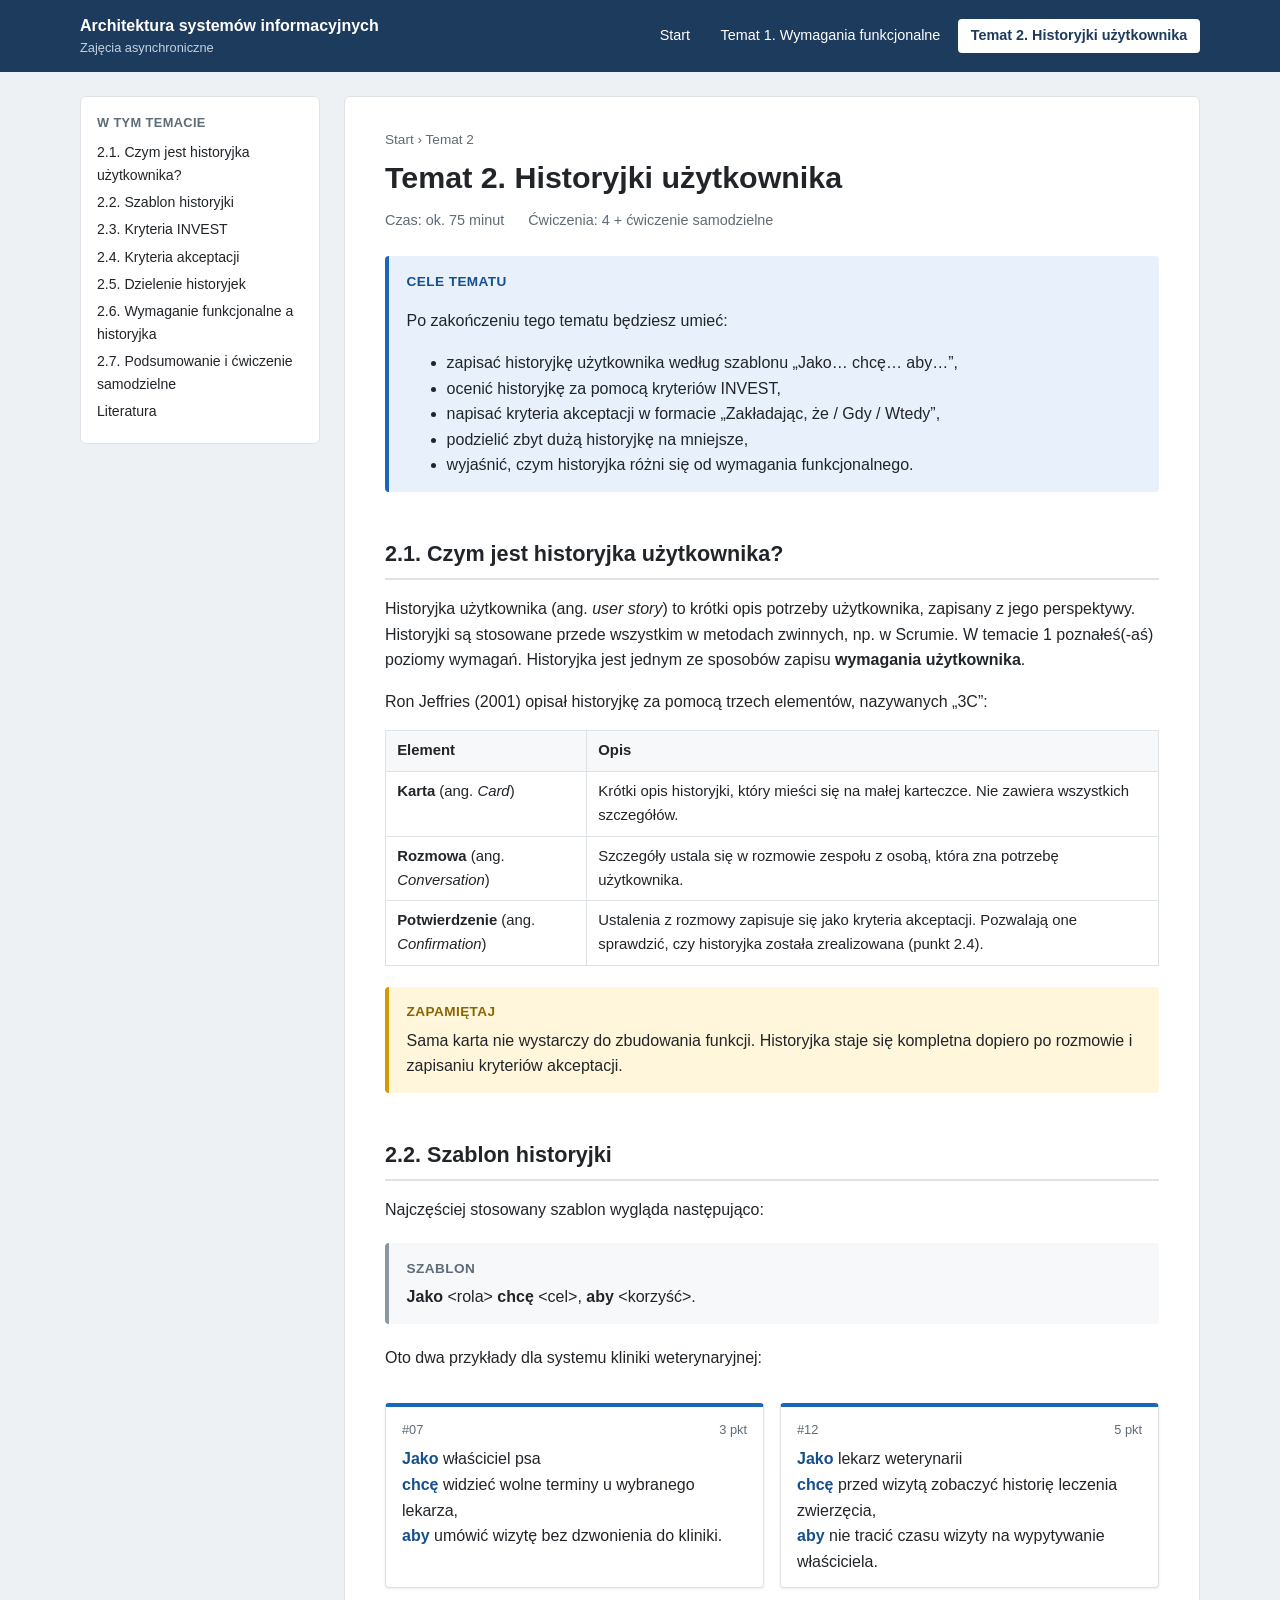
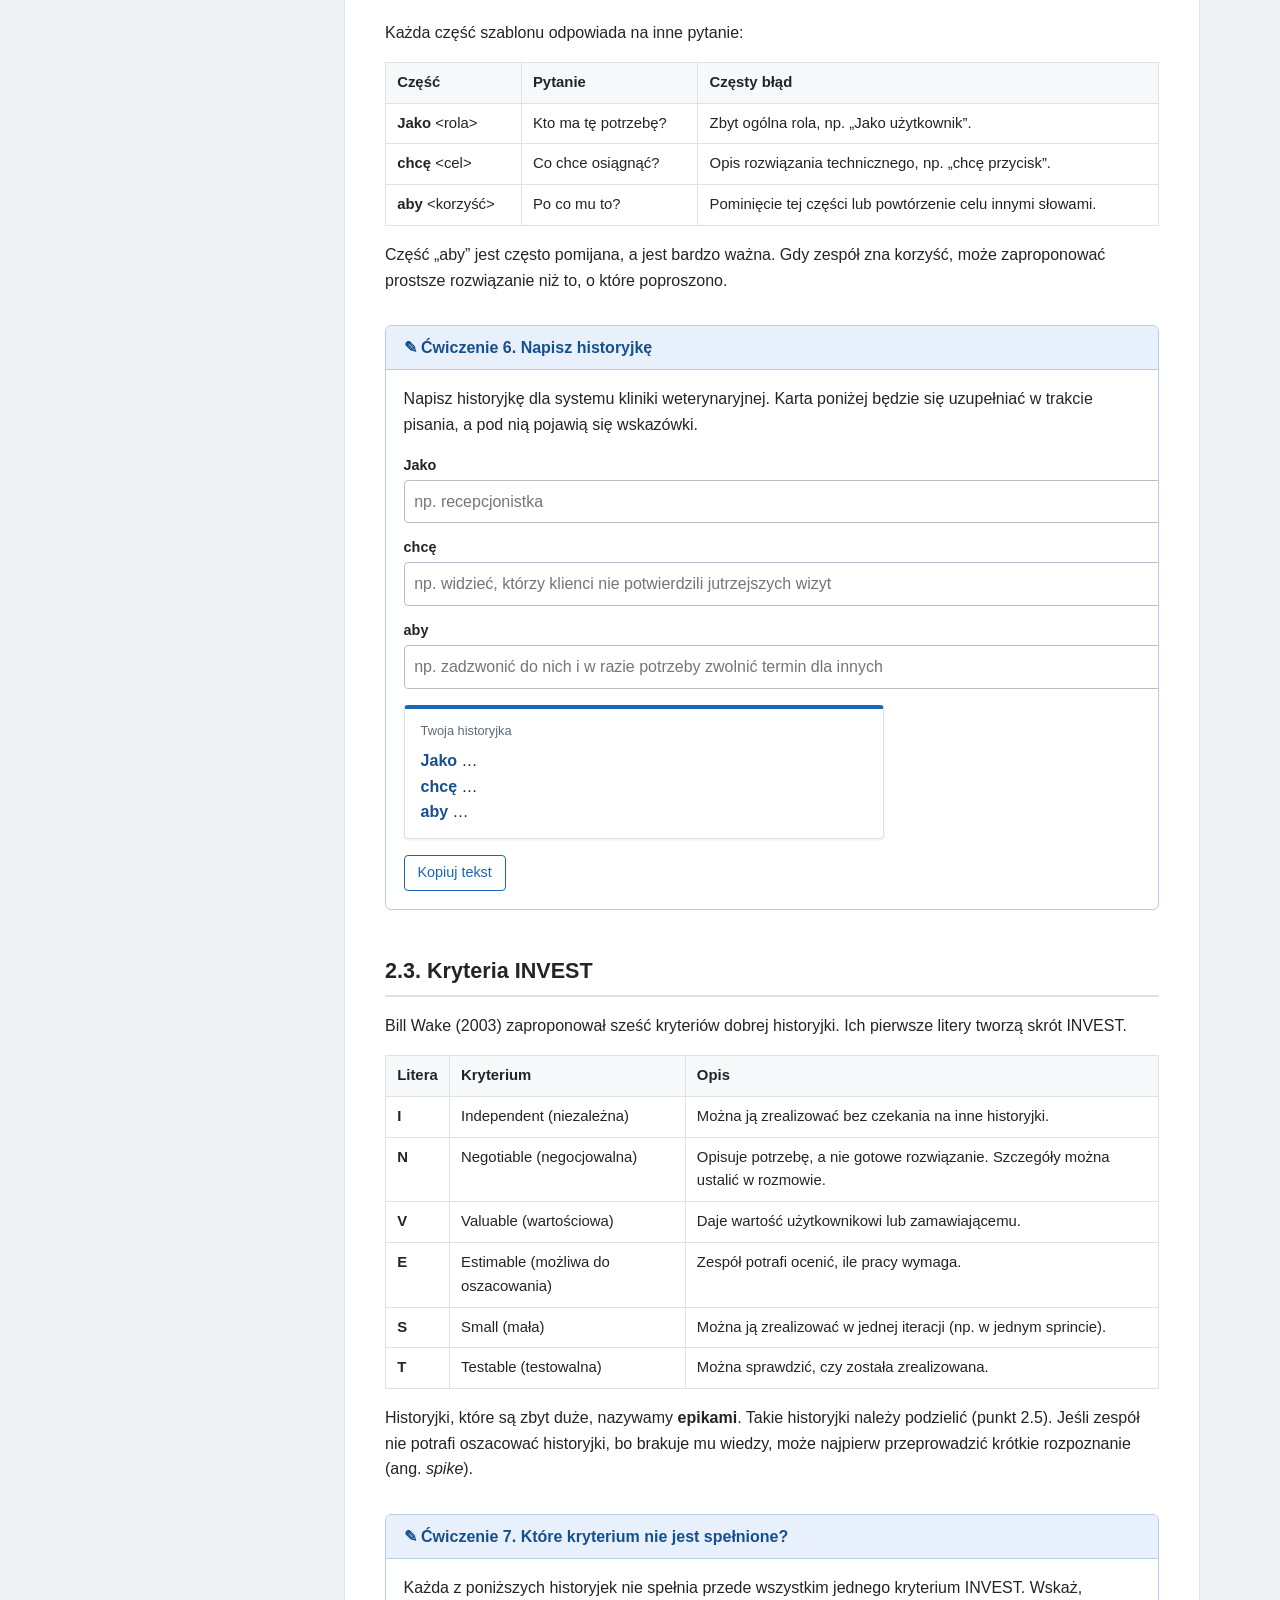
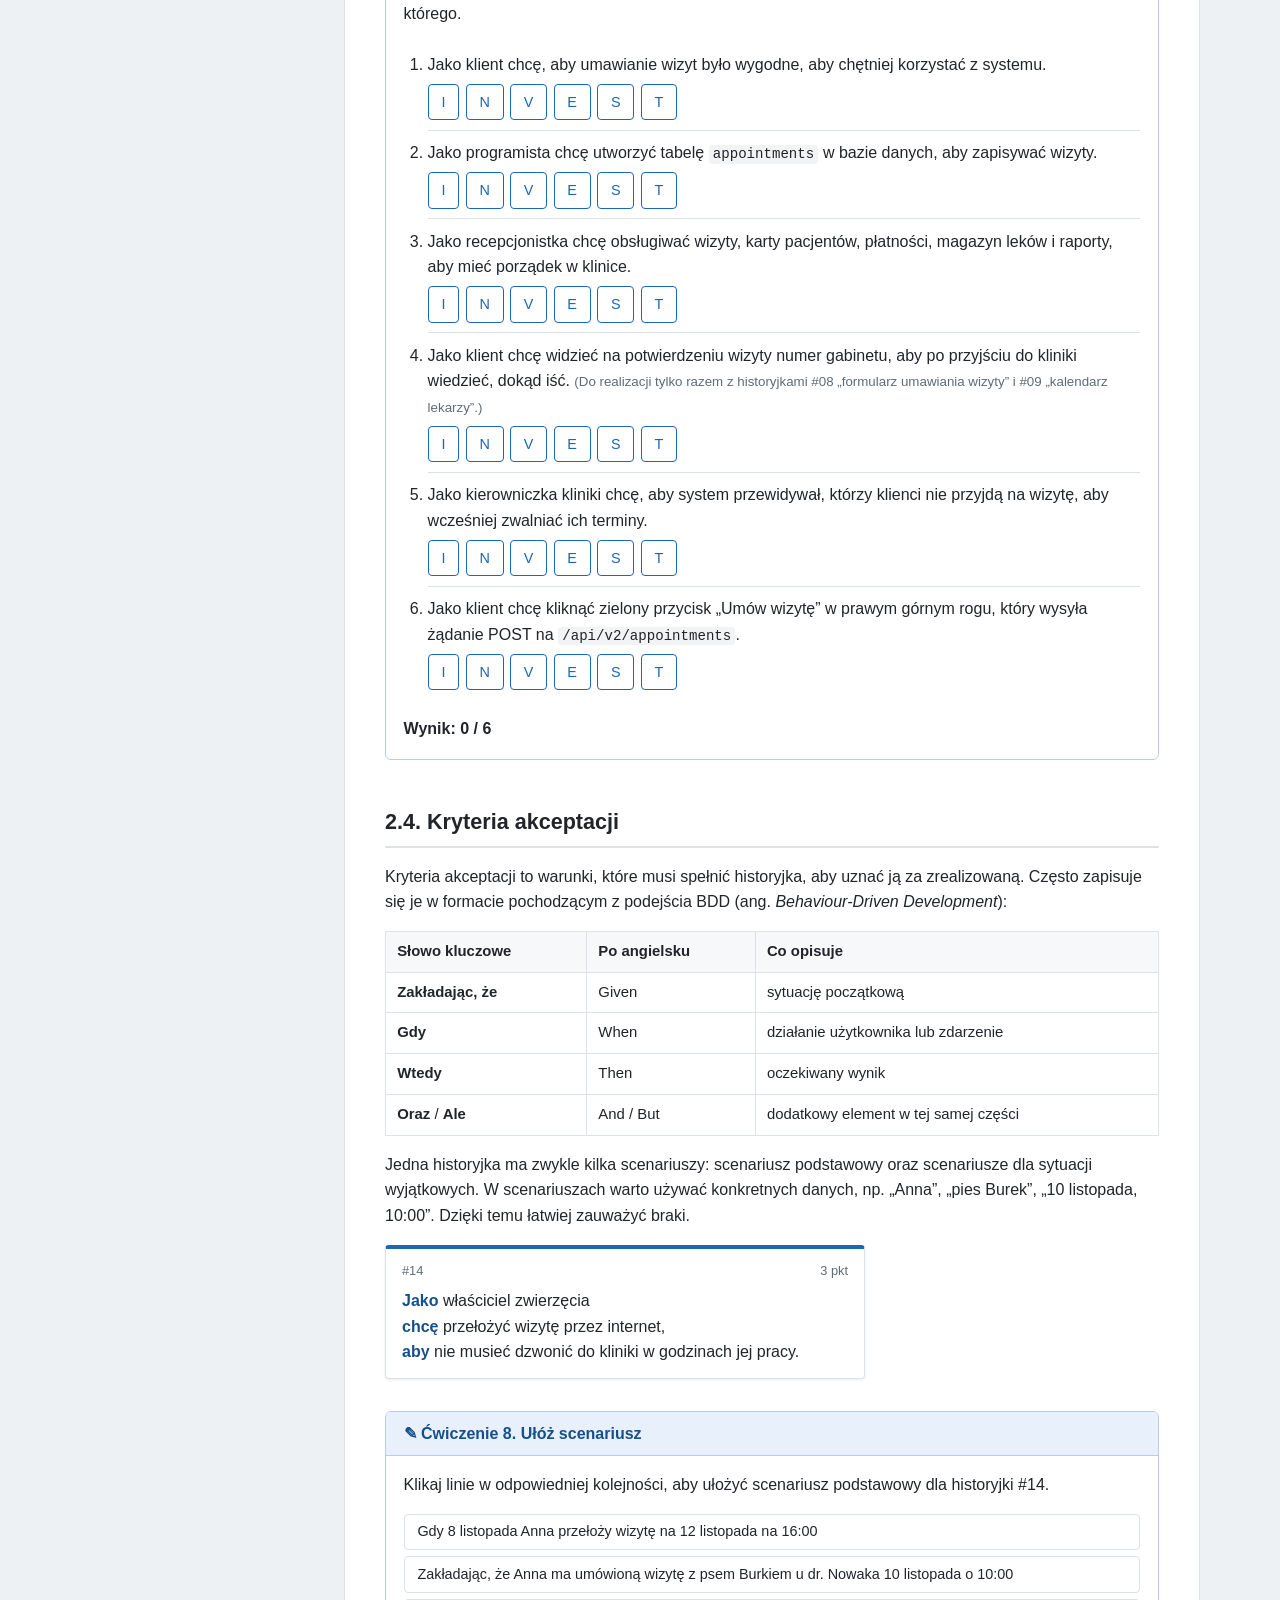
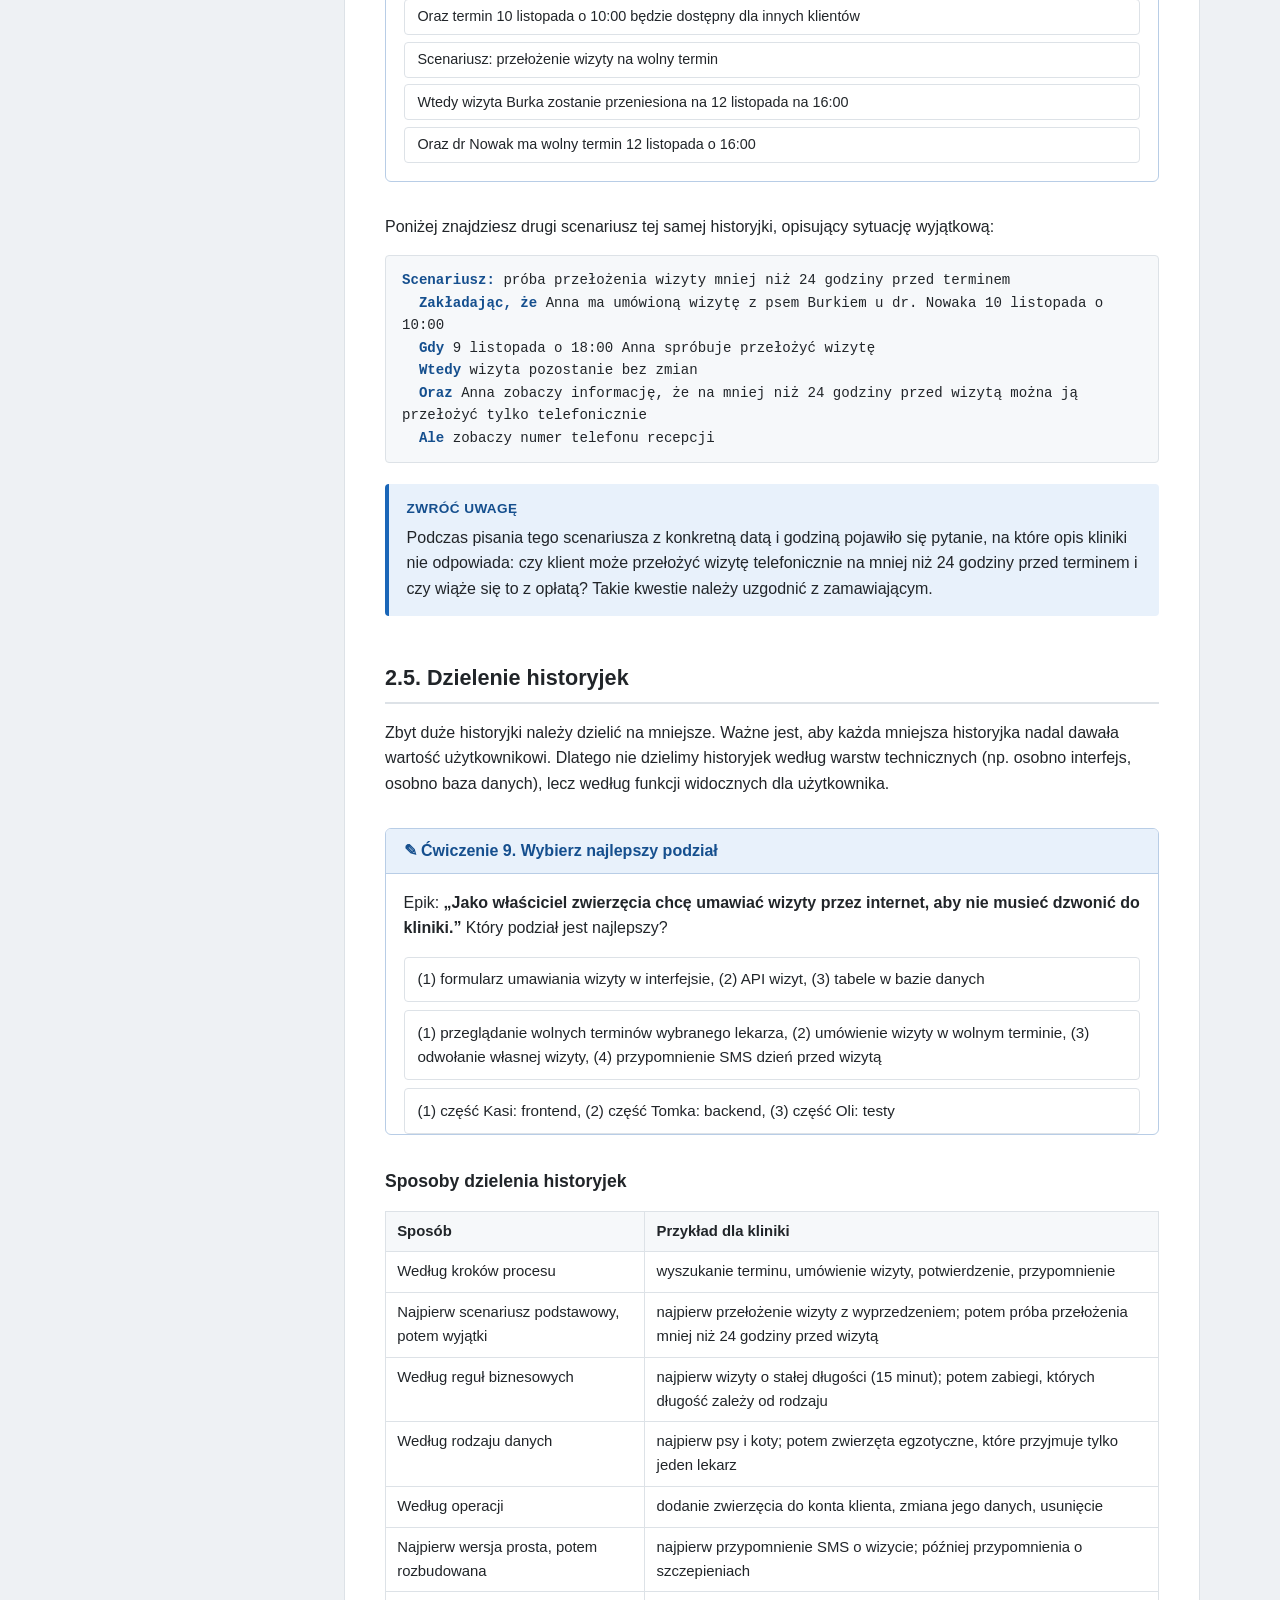
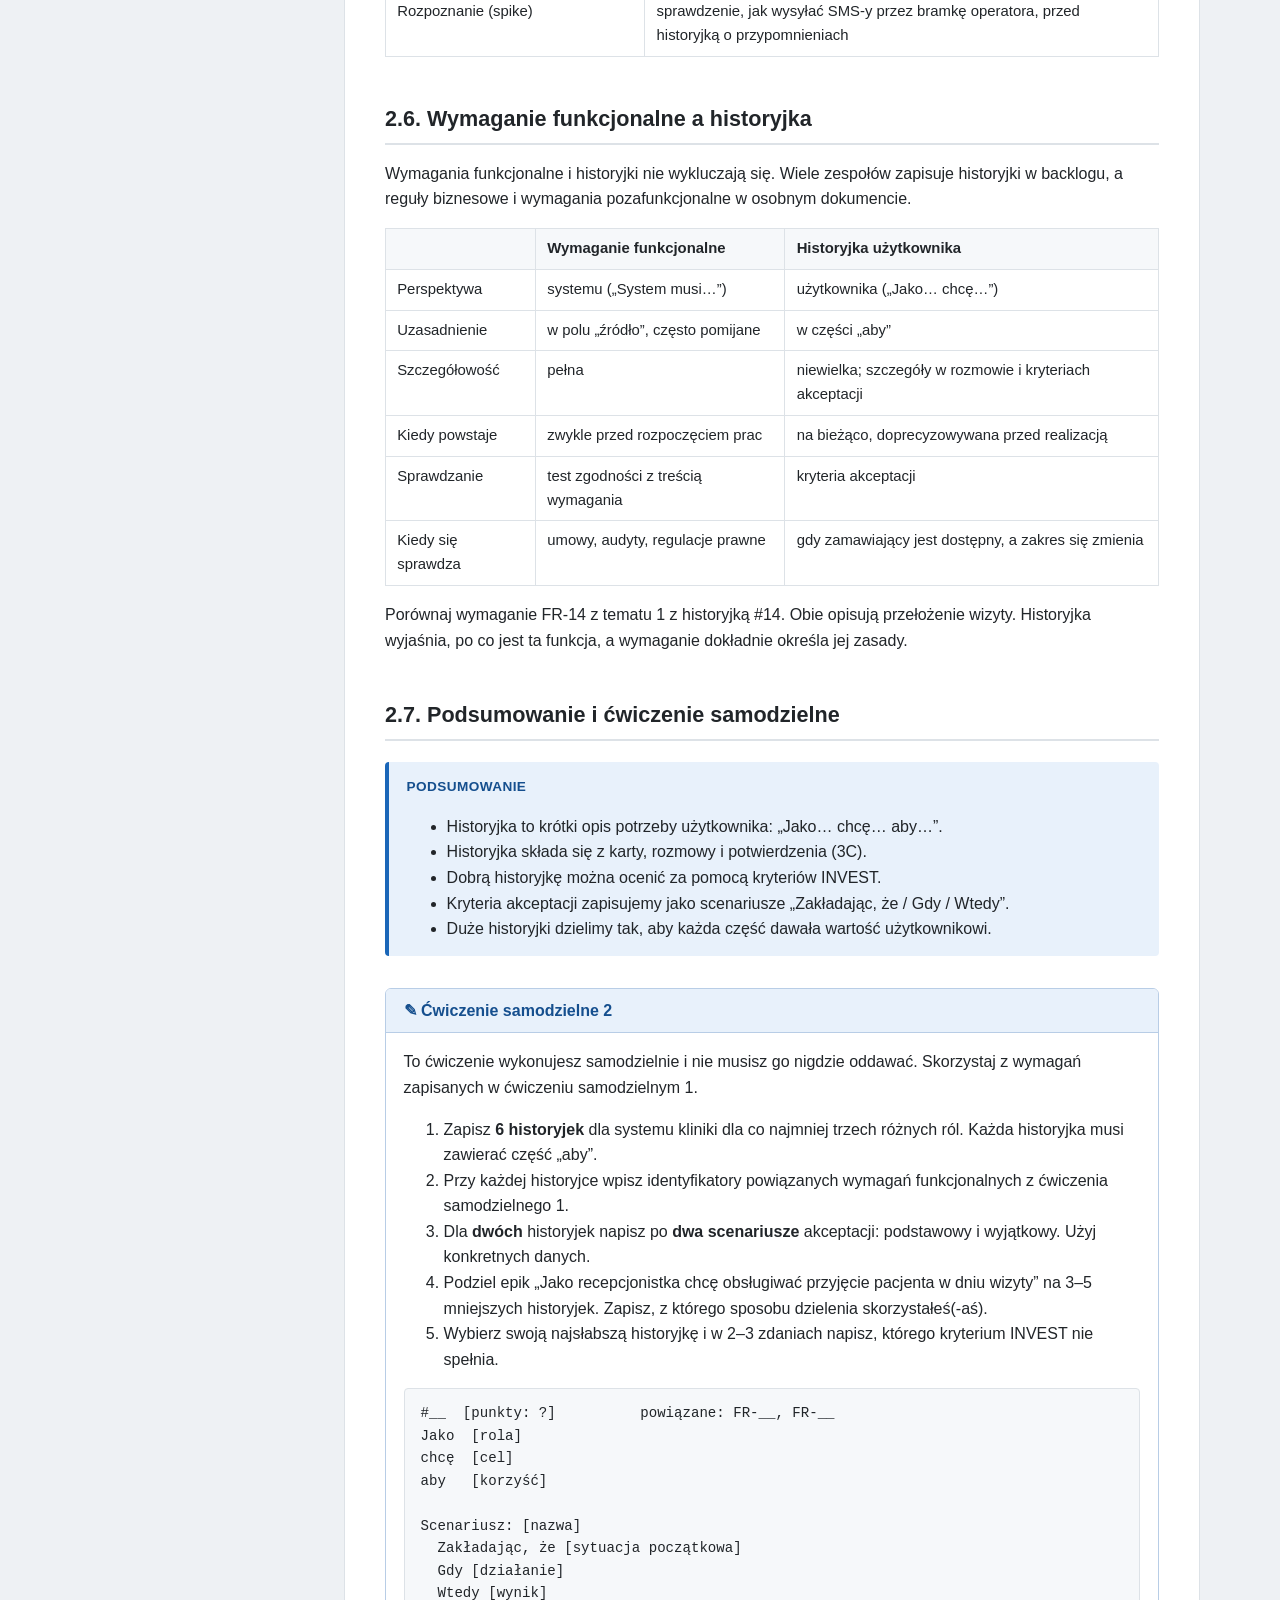
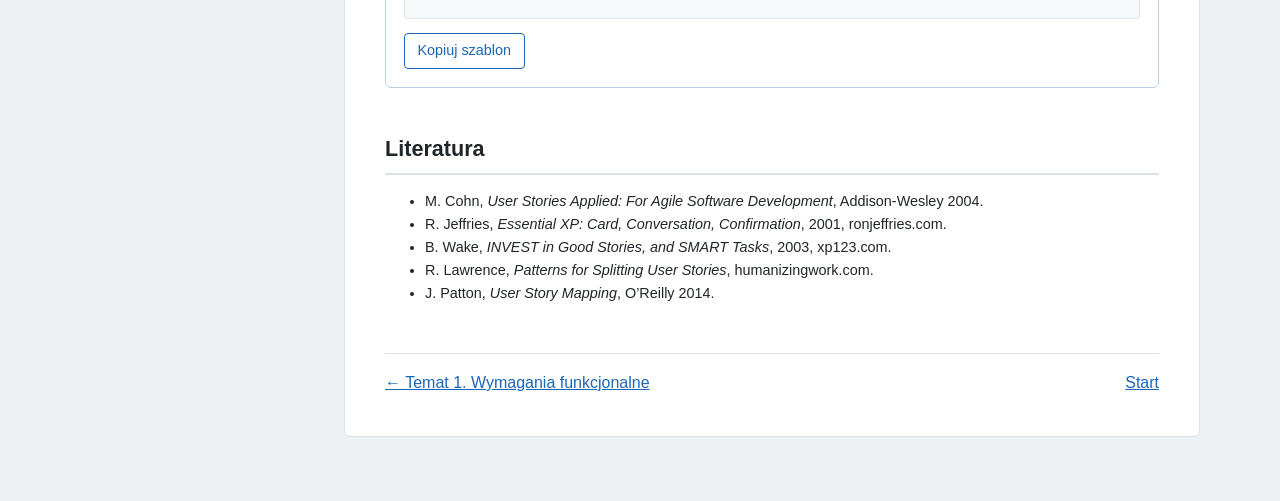
==== commit 475da0a8: "Przykład: system dla kliniki weterynaryjnej zamiast wypożyczalni Co-Authored-By: Claude Opus 5.5 <no" ====
--- a/historyjki.html
+++ b/historyjki.html
@@ -50,15 +50,15 @@
     <span class="label">Szablon</span>
     <b>Jako</b> &lt;rola&gt; <b>chcę</b> &lt;cel&gt;, <b>aby</b> &lt;korzyść&gt;.
   </div>
-  <p>Oto dwa przykłady dla systemu wypożyczalni:</p>
+  <p>Oto dwa przykłady dla systemu kliniki weterynaryjnej:</p>
   <div class="cards">
     <div class="card">
       <div class="cardhead"><span>#07</span><span>3 pkt</span></div>
-      <p><em>Jako</em> student<br><em>chcę</em> widzieć, które laptopy są wolne w wybranym dniu,<br><em>aby</em> nie przychodzić do wypożyczalni na próżno.</p>
+      <p><em>Jako</em> właściciel psa<br><em>chcę</em> widzieć wolne terminy u wybranego lekarza,<br><em>aby</em> umówić wizytę bez dzwonienia do kliniki.</p>
     </div>
     <div class="card">
       <div class="cardhead"><span>#12</span><span>5 pkt</span></div>
-      <p><em>Jako</em> prowadząca zajęcia terenowe<br><em>chcę</em> zarezerwować kilka dyktafonów naraz na ten sam termin,<br><em>aby</em> cała grupa mogła jednocześnie nagrywać wywiady.</p>
+      <p><em>Jako</em> lekarz weterynarii<br><em>chcę</em> przed wizytą zobaczyć historię leczenia zwierzęcia,<br><em>aby</em> nie tracić czasu wizyty na wypytywanie właściciela.</p>
     </div>
   </div>
   <p>Każda część szablonu odpowiada na inne pytanie:</p>
@@ -72,13 +72,13 @@
 
   <div class="ex composer">
     <span class="tag">Ćwiczenie 6. Napisz historyjkę</span>
-    <p>Napisz historyjkę dla systemu wypożyczalni. Karta poniżej będzie się uzupełniać w trakcie pisania, a pod nią pojawią się wskazówki.</p>
+    <p>Napisz historyjkę dla systemu kliniki weterynaryjnej. Karta poniżej będzie się uzupełniać w trakcie pisania, a pod nią pojawią się wskazówki.</p>
     <label for="c-role">Jako</label>
-    <input type="text" id="c-role" placeholder="np. pracownik wypożyczalni" autocomplete="off">
+    <input type="text" id="c-role" placeholder="np. recepcjonistka" autocomplete="off">
     <label for="c-want">chcę</label>
-    <input type="text" id="c-want" placeholder="np. widzieć, kto ostatni wypożyczał dany egzemplarz" autocomplete="off">
+    <input type="text" id="c-want" placeholder="np. widzieć, którzy klienci nie potwierdzili jutrzejszych wizyt" autocomplete="off">
     <label for="c-why">aby</label>
-    <input type="text" id="c-why" placeholder="np. wiedzieć, kogo zapytać o uszkodzenie" autocomplete="off">
+    <input type="text" id="c-why" placeholder="np. zadzwonić do nich i w razie potrzeby zwolnić termin dla innych" autocomplete="off">
     <div class="card">
       <div class="cardhead"><span>Twoja historyjka</span></div>
       <p></p>
@@ -104,12 +104,12 @@
     <span class="tag">Ćwiczenie 7. Które kryterium nie jest spełnione?</span>
     <p>Każda z poniższych historyjek nie spełnia przede wszystkim jednego kryterium INVEST. Wskaż, którego.</p>
     <ol class="sort" data-opts="I|N|V|E|S|T">
-      <li data-a="T" data-why="Słowo „wygodny” jest subiektywne i nie da się sprawdzić, czy historyjka została zrealizowana.">Jako student chcę, aby system był wygodny, aby chętniej z niego korzystać.</li>
-      <li data-a="V" data-why="To zadanie techniczne, a nie historyjka. Użytkownik nie odczuje bezpośrednio, że tabela została utworzona.">Jako programista chcę utworzyć tabelę <code>reservations</code> w bazie danych, aby zapisywać rezerwacje.</li>
-      <li data-a="S" data-why="To epik, który obejmuje prawie cały system. Należy go podzielić na mniejsze historyjki.">Jako pracownik wypożyczalni chcę obsługiwać wypożyczenia, zwroty, naprawy, inwentaryzację i raporty, aby mieć porządek w sprzęcie.</li>
-      <li data-a="I" data-why="Historyjkę można zrealizować tylko razem z dwiema innymi. Można np. połączyć ją z historyjką #08.">Jako student chcę widzieć na potwierdzeniu rezerwacji termin zwrotu, aby go nie przegapić. <small>(Do realizacji tylko razem z historyjkami #08 „formularz rezerwacji” i #09 „kalendarz dostępności”.)</small></li>
-      <li data-a="E" data-why="Cel jest zrozumiały, ale zespół nie wie, skąd wziąć dane ani jak to zrobić. Najpierw potrzebne jest rozpoznanie (spike).">Jako kierowniczka wypożyczalni chcę, aby system przewidywał awarie sprzętu, aby wymieniać go z wyprzedzeniem.</li>
-      <li data-a="N" data-why="Historyjka narzuca szczegóły rozwiązania (kolor, położenie przycisku, adres API) i nie ma części „aby”. Nie zostawia miejsca na rozmowę.">Jako student chcę kliknąć niebieski przycisk „Rezerwuj” w prawym górnym rogu, który wysyła żądanie POST na <code>/api/v2/reservations</code>.</li>
+      <li data-a="T" data-why="Słowo „wygodny” jest subiektywne i nie da się sprawdzić, czy historyjka została zrealizowana.">Jako klient chcę, aby umawianie wizyt było wygodne, aby chętniej korzystać z systemu.</li>
+      <li data-a="V" data-why="To zadanie techniczne, a nie historyjka. Użytkownik nie odczuje bezpośrednio, że tabela została utworzona.">Jako programista chcę utworzyć tabelę <code>appointments</code> w bazie danych, aby zapisywać wizyty.</li>
+      <li data-a="S" data-why="To epik, który obejmuje prawie cały system. Należy go podzielić na mniejsze historyjki.">Jako recepcjonistka chcę obsługiwać wizyty, karty pacjentów, płatności, magazyn leków i raporty, aby mieć porządek w klinice.</li>
+      <li data-a="I" data-why="Historyjkę można zrealizować tylko razem z dwiema innymi. Można np. połączyć ją z historyjką #08.">Jako klient chcę widzieć na potwierdzeniu wizyty numer gabinetu, aby po przyjściu do kliniki wiedzieć, dokąd iść. <small>(Do realizacji tylko razem z historyjkami #08 „formularz umawiania wizyty” i #09 „kalendarz lekarzy”.)</small></li>
+      <li data-a="E" data-why="Cel jest zrozumiały, ale zespół nie wie, na podstawie jakich danych można to przewidzieć ani czy w ogóle jest to możliwe. Najpierw potrzebne jest rozpoznanie (spike).">Jako kierowniczka kliniki chcę, aby system przewidywał, którzy klienci nie przyjdą na wizytę, aby wcześniej zwalniać ich terminy.</li>
+      <li data-a="N" data-why="Historyjka narzuca szczegóły rozwiązania (kolor, położenie przycisku, adres API) i nie ma części „aby”. Nie zostawia miejsca na rozmowę.">Jako klient chcę kliknąć zielony przycisk „Umów wizytę” w prawym górnym rogu, który wysyła żądanie POST na <code>/api/v2/appointments</code>.</li>
     </ol>
   </div>
 
@@ -122,11 +122,11 @@
     <tr><td><b>Wtedy</b></td><td>Then</td><td>oczekiwany wynik</td></tr>
     <tr><td><b>Oraz</b> / <b>Ale</b></td><td>And / But</td><td>dodatkowy element w tej samej części</td></tr>
   </table>
-  <p>Jedna historyjka ma zwykle kilka scenariuszy: scenariusz podstawowy oraz scenariusze dla sytuacji wyjątkowych. W scenariuszach warto używać konkretnych danych, np. „Anna”, „aparat A-17”, „10 listopada”. Dzięki temu łatwiej zauważyć braki.</p>
+  <p>Jedna historyjka ma zwykle kilka scenariuszy: scenariusz podstawowy oraz scenariusze dla sytuacji wyjątkowych. W scenariuszach warto używać konkretnych danych, np. „Anna”, „pies Burek”, „10 listopada, 10:00”. Dzięki temu łatwiej zauważyć braki.</p>
 
   <div class="card">
     <div class="cardhead"><span>#14</span><span>3 pkt</span></div>
-    <p><em>Jako</em> student<br><em>chcę</em> przedłużyć wypożyczenie bez przychodzenia do wypożyczalni,<br><em>aby</em> dokończyć projekt bez ryzyka kary za spóźnienie.</p>
+    <p><em>Jako</em> właściciel zwierzęcia<br><em>chcę</em> przełożyć wizytę przez internet,<br><em>aby</em> nie musieć dzwonić do kliniki w godzinach jej pracy.</p>
   </div>
 
   <div class="ex order">
@@ -134,27 +134,26 @@
     <p>Klikaj linie w odpowiedniej kolejności, aby ułożyć scenariusz podstawowy dla historyjki #14.</p>
     <ul class="done"></ul>
     <ul class="pool">
-      <li data-n="4">Gdy Anna wybierze przedłużenie o 7 dni</li>
-      <li data-n="2">Zakładając, że Anna ma wypożyczony aparat A-17 z terminem zwrotu 10 listopada</li>
-      <li data-n="6">Oraz Anna otrzyma e-mail z nowym terminem zwrotu</li>
-      <li data-n="1">Scenariusz: przedłużenie, gdy aparat jest wolny</li>
-      <li data-n="5">Wtedy termin zwrotu zmieni się na 17 listopada</li>
-      <li data-n="3">Oraz nikt nie zarezerwował aparatu A-17 na okres 11–17 listopada</li>
+      <li data-n="4">Gdy 8 listopada Anna przełoży wizytę na 12 listopada na 16:00</li>
+      <li data-n="2">Zakładając, że Anna ma umówioną wizytę z psem Burkiem u dr. Nowaka 10 listopada o 10:00</li>
+      <li data-n="6">Oraz termin 10 listopada o 10:00 będzie dostępny dla innych klientów</li>
+      <li data-n="1">Scenariusz: przełożenie wizyty na wolny termin</li>
+      <li data-n="5">Wtedy wizyta Burka zostanie przeniesiona na 12 listopada na 16:00</li>
+      <li data-n="3">Oraz dr Nowak ma wolny termin 12 listopada o 16:00</li>
     </ul>
     <p class="score"></p>
   </div>
 
   <p>Poniżej znajdziesz drugi scenariusz tej samej historyjki, opisujący sytuację wyjątkową:</p>
-  <pre class="gherkin"><b>Scenariusz:</b> przedłużenie, gdy aparat jest zarezerwowany
-  <b>Zakładając, że</b> Anna ma wypożyczony aparat A-17 z terminem zwrotu 10 listopada
-  <b>Oraz</b> Bartek zarezerwował aparat A-17 od 12 listopada
-  <b>Gdy</b> Anna wybierze przedłużenie o 7 dni
-  <b>Wtedy</b> termin zwrotu pozostanie bez zmian
-  <b>Oraz</b> Anna zobaczy informację, że aparat jest zarezerwowany od 12 listopada
-  <b>Ale</b> będzie mogła przedłużyć wypożyczenie do 11 listopada</pre>
+  <pre class="gherkin"><b>Scenariusz:</b> próba przełożenia wizyty mniej niż 24 godziny przed terminem
+  <b>Zakładając, że</b> Anna ma umówioną wizytę z psem Burkiem u dr. Nowaka 10 listopada o 10:00
+  <b>Gdy</b> 9 listopada o 18:00 Anna spróbuje przełożyć wizytę
+  <b>Wtedy</b> wizyta pozostanie bez zmian
+  <b>Oraz</b> Anna zobaczy informację, że na mniej niż 24 godziny przed wizytą można ją przełożyć tylko telefonicznie
+  <b>Ale</b> zobaczy numer telefonu recepcji</pre>
   <div class="box">
     <span class="label">Zwróć uwagę</span>
-    Ostatnia linia scenariusza (przedłużenie do 11 listopada) nie wynikała z opisu zamawiającego. Pojawiła się dopiero podczas pisania scenariusza z konkretnymi datami. Takie kwestie należy uzgodnić z zamawiającym.
+    Podczas pisania tego scenariusza z konkretną datą i godziną pojawiło się pytanie, na które opis kliniki nie odpowiada: czy klient może przełożyć wizytę telefonicznie na mniej niż 24 godziny przed terminem i czy wiąże się to z opłatą? Takie kwestie należy uzgodnić z zamawiającym.
   </div>
 
   <h2>2.5. Dzielenie historyjek</h2>
@@ -162,24 +161,24 @@
 
   <div class="ex mc">
     <span class="tag">Ćwiczenie 9. Wybierz najlepszy podział</span>
-    <p>Epik: <b>„Jako student chcę wypożyczać sprzęt przez internet, aby nie tracić czasu na chodzenie do wypożyczalni.”</b> Który podział jest najlepszy?</p>
+    <p>Epik: <b>„Jako właściciel zwierzęcia chcę umawiać wizyty przez internet, aby nie musieć dzwonić do kliniki.”</b> Który podział jest najlepszy?</p>
     <div class="choices">
-      <button data-why="To podział na warstwy techniczne. Żadna z tych części sama w sobie nie daje wartości studentowi.">(1) formularz rezerwacji w interfejsie, (2) API rezerwacji, (3) tabele w bazie danych</button>
-      <button data-ok data-why="To podział według kroków procesu. Każda historyjka daje studentowi wartość. Już samo przeglądanie katalogu z dostępnością rozwiązuje część problemu.">(1) przeglądanie katalogu z dostępnością w wybranym dniu, (2) rezerwacja egzemplarza na termin, (3) anulowanie własnej rezerwacji, (4) powiadomienie, że sprzęt czeka na odbiór</button>
+      <button data-why="To podział na warstwy techniczne. Żadna z tych części sama w sobie nie daje wartości klientowi.">(1) formularz umawiania wizyty w interfejsie, (2) API wizyt, (3) tabele w bazie danych</button>
+      <button data-ok data-why="To podział według kroków procesu. Każda historyjka daje klientowi wartość. Już samo sprawdzanie wolnych terminów przez internet rozwiązuje część problemu.">(1) przeglądanie wolnych terminów wybranego lekarza, (2) umówienie wizyty w wolnym terminie, (3) odwołanie własnej wizyty, (4) przypomnienie SMS dzień przed wizytą</button>
       <button data-why="To podział pracy w zespole, a nie podział historyjki. W praktyce prowadzi do podziału na warstwy techniczne.">(1) część Kasi: frontend, (2) część Tomka: backend, (3) część Oli: testy</button>
     </div>
   </div>
 
   <h3>Sposoby dzielenia historyjek</h3>
   <table>
-    <tr><th>Sposób</th><th>Przykład dla wypożyczalni</th></tr>
-    <tr><td>Według kroków procesu</td><td>przeglądanie, rezerwacja, odbiór, zwrot</td></tr>
-    <tr><td>Najpierw scenariusz podstawowy, potem wyjątki</td><td>najpierw przedłużenie, gdy sprzęt jest wolny; potem przedłużenie, gdy sprzęt jest zarezerwowany</td></tr>
-    <tr><td>Według reguł biznesowych</td><td>najpierw rezerwacja jednego egzemplarza; potem rezerwacja grupowa dla prowadzących</td></tr>
-    <tr><td>Według rodzaju danych</td><td>najpierw laptopy; potem sprzęt z akcesoriami (aparat z obiektywami)</td></tr>
-    <tr><td>Według operacji</td><td>dodanie egzemplarza, zmiana opisu, wycofanie z użytku</td></tr>
-    <tr><td>Najpierw wersja prosta, potem rozbudowana</td><td>najpierw raport w pliku CSV; później wykresy w systemie</td></tr>
-    <tr><td>Rozpoznanie (spike)</td><td>sprawdzenie, czy można logować się przez USOS, przed historyjką o logowaniu</td></tr>
+    <tr><th>Sposób</th><th>Przykład dla kliniki</th></tr>
+    <tr><td>Według kroków procesu</td><td>wyszukanie terminu, umówienie wizyty, potwierdzenie, przypomnienie</td></tr>
+    <tr><td>Najpierw scenariusz podstawowy, potem wyjątki</td><td>najpierw przełożenie wizyty z wyprzedzeniem; potem próba przełożenia mniej niż 24 godziny przed wizytą</td></tr>
+    <tr><td>Według reguł biznesowych</td><td>najpierw wizyty o stałej długości (15 minut); potem zabiegi, których długość zależy od rodzaju</td></tr>
+    <tr><td>Według rodzaju danych</td><td>najpierw psy i koty; potem zwierzęta egzotyczne, które przyjmuje tylko jeden lekarz</td></tr>
+    <tr><td>Według operacji</td><td>dodanie zwierzęcia do konta klienta, zmiana jego danych, usunięcie</td></tr>
+    <tr><td>Najpierw wersja prosta, potem rozbudowana</td><td>najpierw przypomnienie SMS o wizycie; później przypomnienia o szczepieniach</td></tr>
+    <tr><td>Rozpoznanie (spike)</td><td>sprawdzenie, jak wysyłać SMS-y przez bramkę operatora, przed historyjką o przypomnieniach</td></tr>
   </table>
 
   <h2>2.6. Wymaganie funkcjonalne a historyjka</h2>
@@ -193,7 +192,7 @@
     <tr><td>Sprawdzanie</td><td>test zgodności z treścią wymagania</td><td>kryteria akceptacji</td></tr>
     <tr><td>Kiedy się sprawdza</td><td>umowy, audyty, regulacje prawne</td><td>gdy zamawiający jest dostępny, a zakres się zmienia</td></tr>
   </table>
-  <p>Porównaj wymaganie FR-14 z tematu 1 z historyjką #14. Obie opisują przedłużenie wypożyczenia. Historyjka wyjaśnia, po co jest ta funkcja, a wymaganie dokładnie określa jej zasady.</p>
+  <p>Porównaj wymaganie FR-14 z tematu 1 z historyjką #14. Obie opisują przełożenie wizyty. Historyjka wyjaśnia, po co jest ta funkcja, a wymaganie dokładnie określa jej zasady.</p>
 
   <h2>2.7. Podsumowanie i ćwiczenie samodzielne</h2>
   <div class="box">
@@ -211,10 +210,10 @@
     <span class="tag">Ćwiczenie samodzielne 2</span>
     <p>To ćwiczenie wykonujesz samodzielnie i nie musisz go nigdzie oddawać. Skorzystaj z wymagań zapisanych w ćwiczeniu samodzielnym 1.</p>
     <ol>
-      <li>Zapisz <b>6 historyjek</b> dla systemu wypożyczalni dla co najmniej trzech różnych ról. Każda historyjka musi zawierać część „aby”.</li>
+      <li>Zapisz <b>6 historyjek</b> dla systemu kliniki dla co najmniej trzech różnych ról. Każda historyjka musi zawierać część „aby”.</li>
       <li>Przy każdej historyjce wpisz identyfikatory powiązanych wymagań funkcjonalnych z ćwiczenia samodzielnego 1.</li>
       <li>Dla <b>dwóch</b> historyjek napisz po <b>dwa scenariusze</b> akceptacji: podstawowy i wyjątkowy. Użyj konkretnych danych.</li>
-      <li>Podziel epik „Jako pracownik wypożyczalni chcę obsługiwać zwroty sprzętu” na 3–5 mniejszych historyjek. Zapisz, z którego sposobu dzielenia skorzystałeś(-aś).</li>
+      <li>Podziel epik „Jako recepcjonistka chcę obsługiwać przyjęcie pacjenta w dniu wizyty” na 3–5 mniejszych historyjek. Zapisz, z którego sposobu dzielenia skorzystałeś(-aś).</li>
       <li>Wybierz swoją najsłabszą historyjkę i w 2–3 zdaniach napisz, którego kryterium INVEST nie spełnia.</li>
     </ol>
     <pre id="tpl-us">#__  [punkty: ?]          powiązane: FR-__, FR-__
